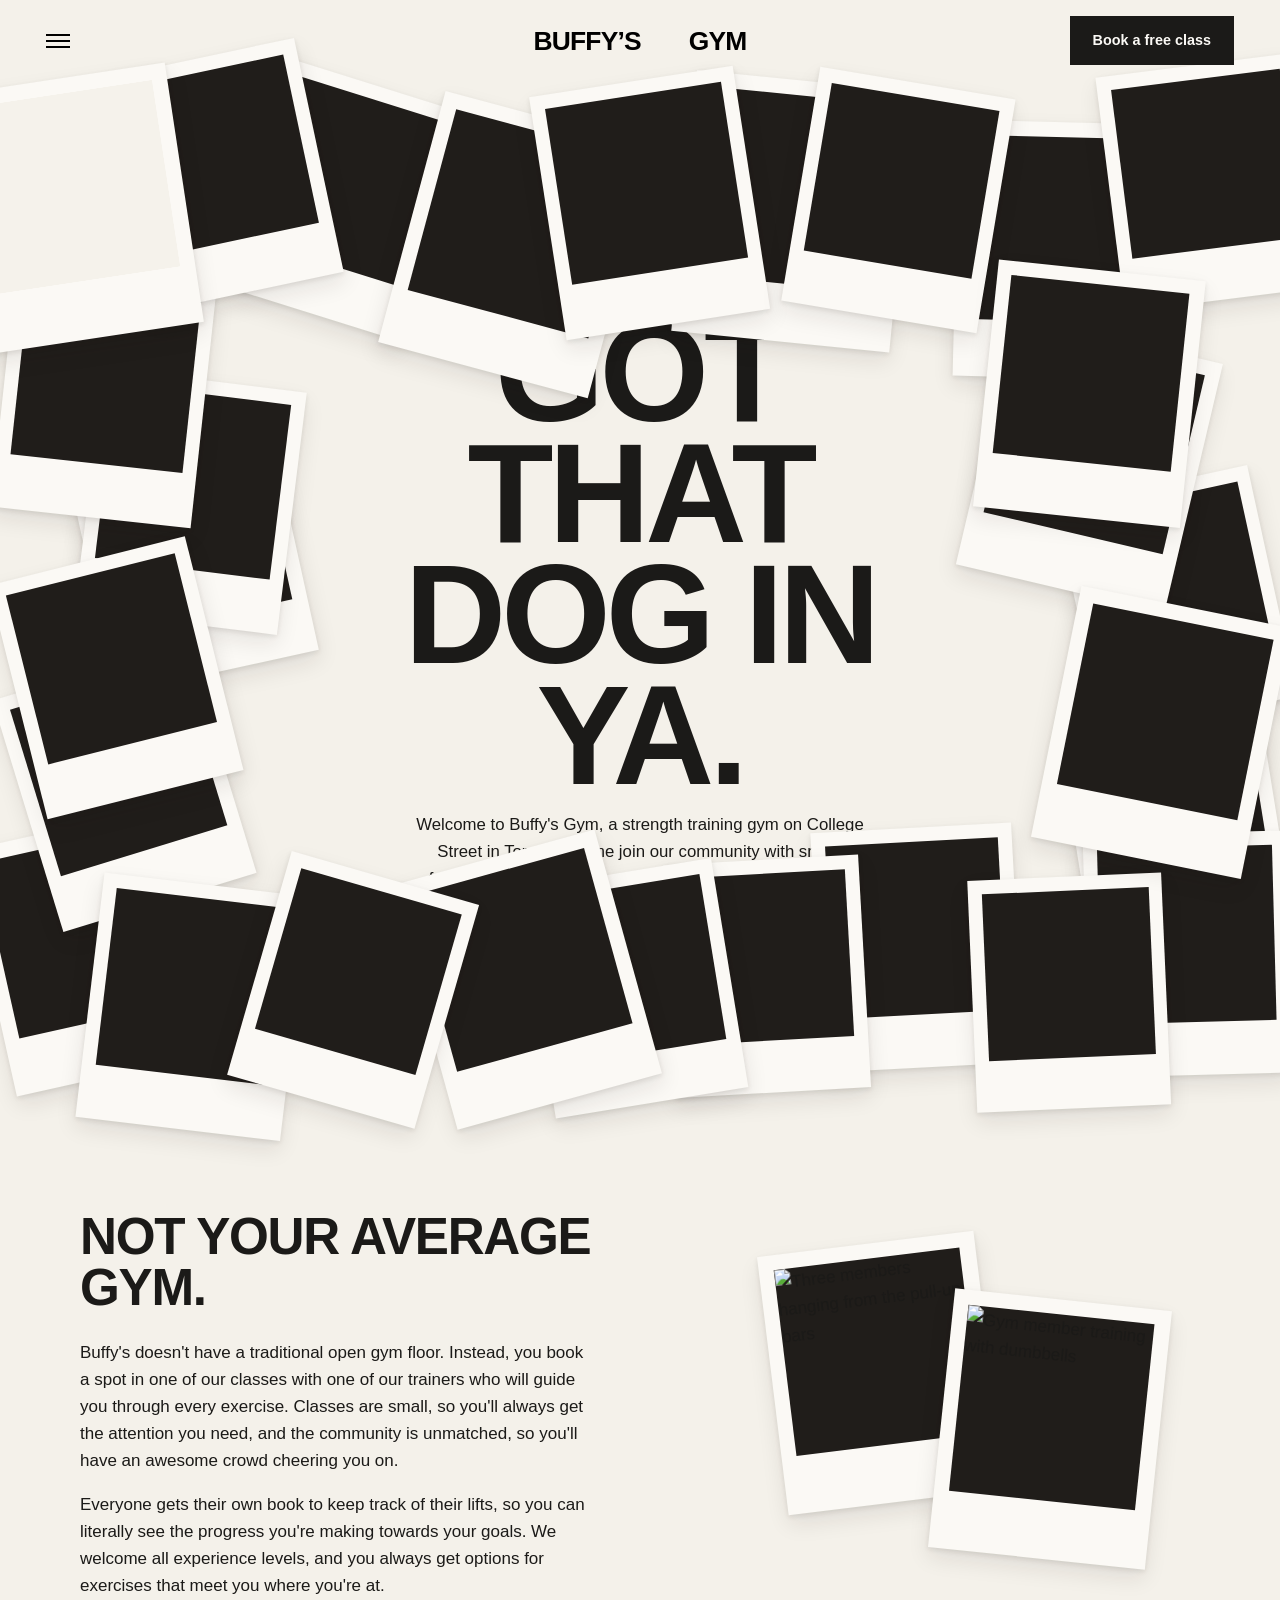
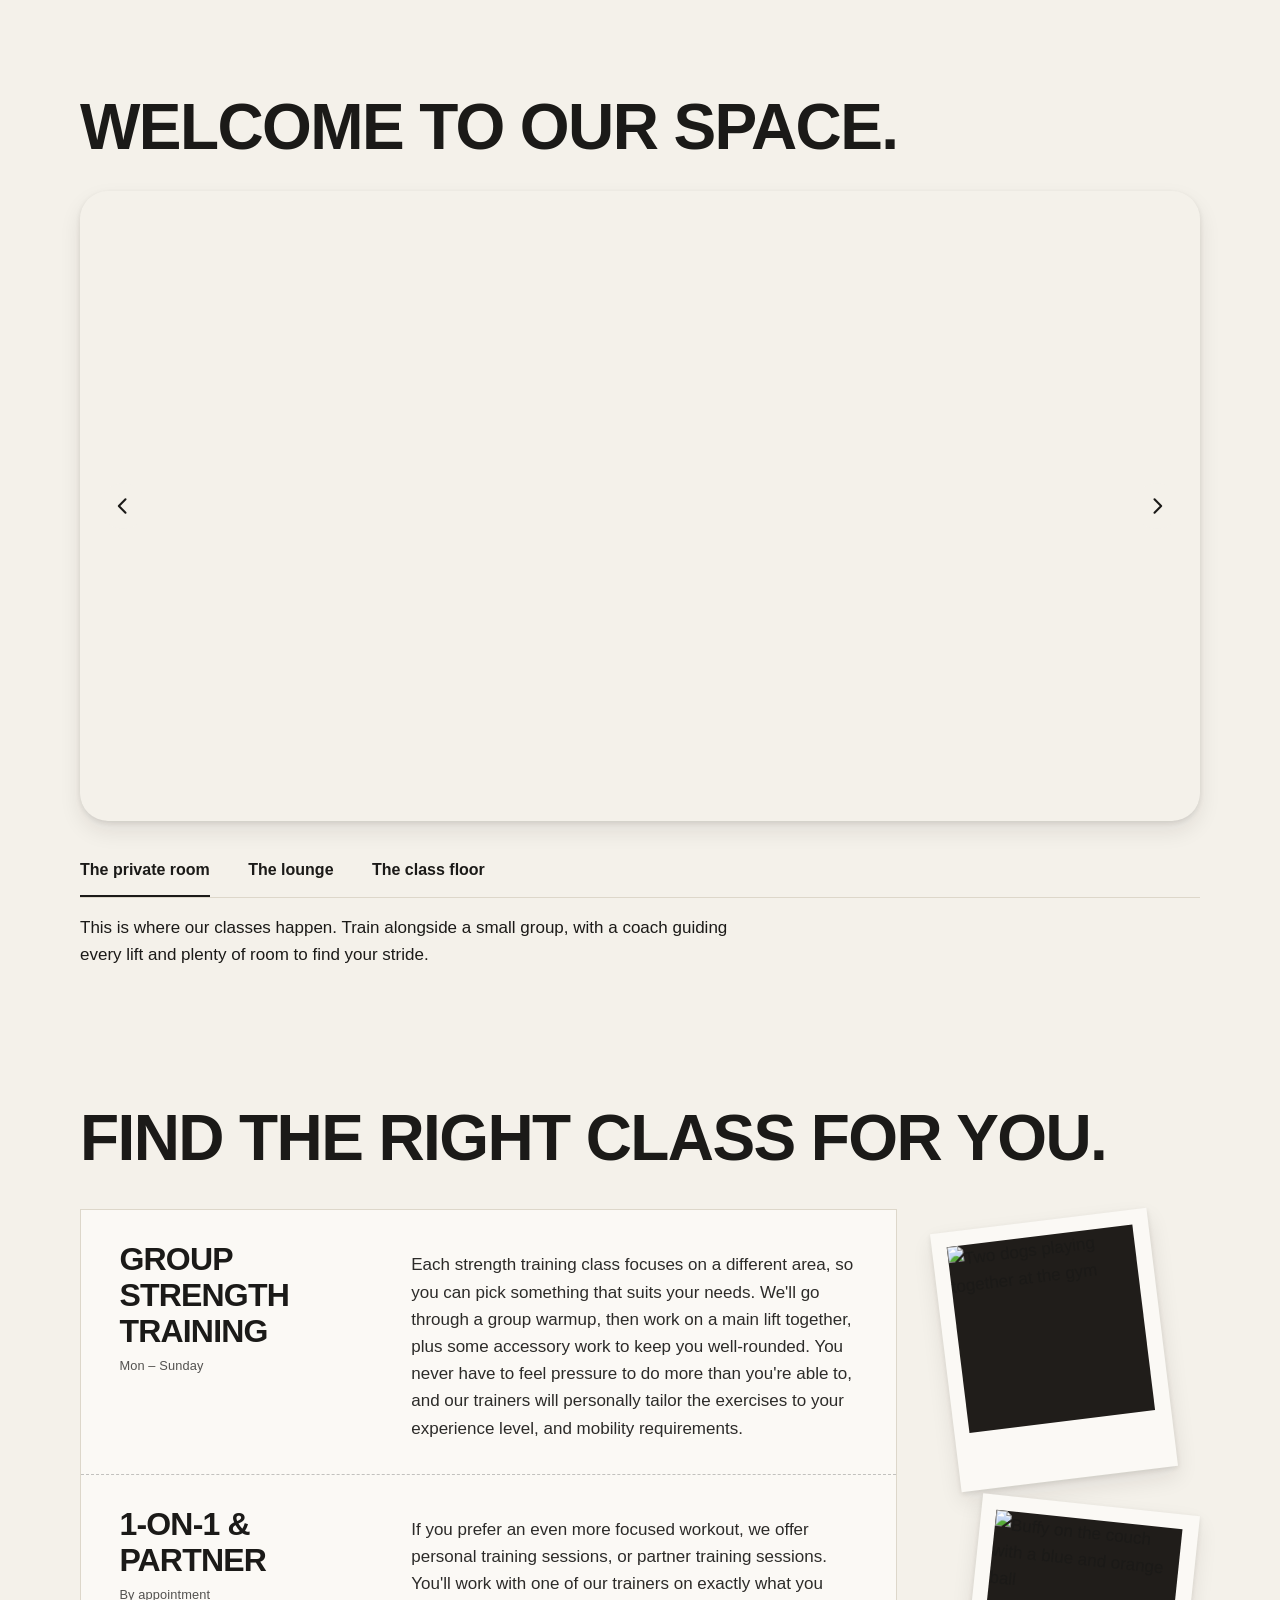
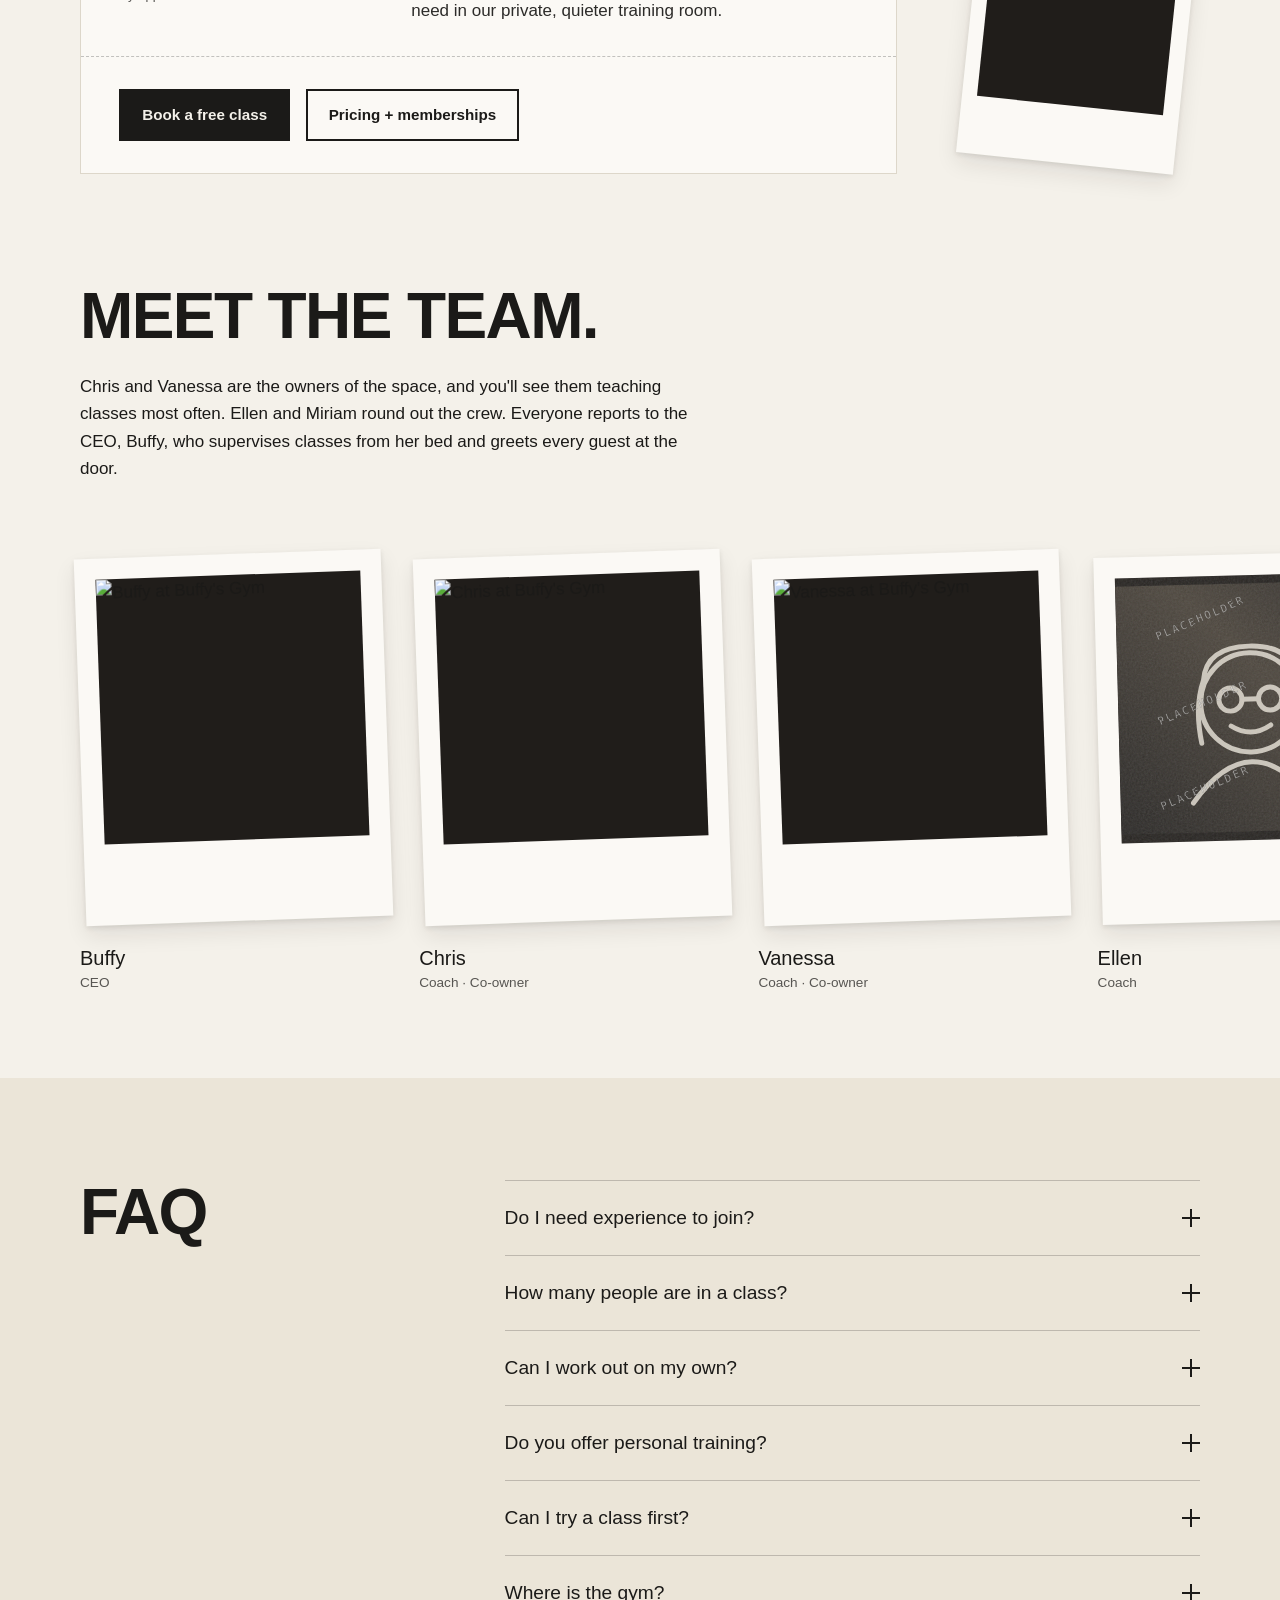
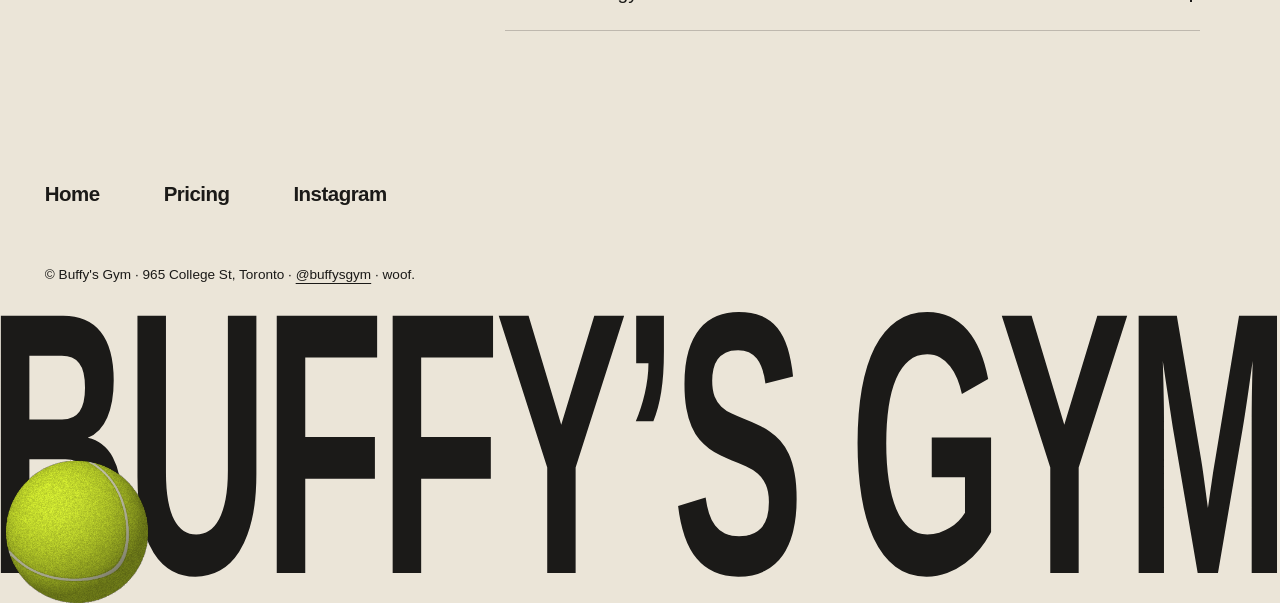
==== index.html @ 073a09a7 "Add mobile plan summary and publish gym refinements" ====
<!DOCTYPE html>
<html lang="en">
<head>
  <meta charset="UTF-8" />
  <meta name="viewport" content="width=device-width, initial-scale=1.0" />
  <title>Buffy's Gym — Small-class strength training on College St, Toronto</title>
  <meta name="description" content="Buffy's Gym is a small-class strength gym in Toronto. Coached classes, zero ego, one very good dog. You got that dog in ya." />
  <meta property="og:type" content="website" />
  <meta property="og:title" content="Buffy's Gym — small-class strength training, Toronto" />
  <meta property="og:description" content="Coached classes, zero ego, one very good dog. 965 College St. You got that dog in ya." />
  <meta property="og:url" content="https://www.buffysgym.com" />

  <meta name="twitter:card" content="summary" />
  <link rel="icon" href="data:image/svg+xml,<svg xmlns='http://www.w3.org/2000/svg' viewBox='0 0 100 100'><text y='.9em' font-size='90'>🐾</text></svg>" />
  <link rel="stylesheet" href="fonts-inline.css" />
  <link rel="stylesheet" href="styles.css?v=433bf83a95" />
  <script>document.documentElement.classList.add("js");</script>

<script>
!function(f,b,e,v,n,t,s)
{if(f.fbq)return;n=f.fbq=function(){n.callMethod?
n.callMethod.apply(n,arguments):n.queue.push(arguments)};
if(!f._fbq)f._fbq=n;n.push=n;n.loaded=!0;n.version='2.0';
n.queue=[];t=b.createElement(e);t.async=!0;
t.src=v;s=b.getElementsByTagName(e)[0];
s.parentNode.insertBefore(t,s)}(window, document,'script',
'https://connect.facebook.net/en_US/fbevents.js');
fbq('init', '29647713458168837');
fbq('track', 'PageView');
</script>

<meta name="robots" content="noindex, nofollow"></head>
<body id="top"><noscript><img height="1" width="1" style="display:none" src="https://www.facebook.com/tr?id=29647713458168837&amp;ev=PageView&amp;noscript=1" alt=""></noscript>

  <svg class="defs" aria-hidden="true" focusable="false">
    <defs>
      <filter id="grain">
        <feTurbulence type="fractalNoise" baseFrequency="0.9" numOctaves="2" stitchTiles="stitch" />
        <feColorMatrix type="matrix" values="0 0 0 0 0.5  0 0 0 0 0.5  0 0 0 0 0.5  0 0 0 0.55 0" />
      </filter>
      <linearGradient id="ph-a" x1="0" y1="0" x2="1" y2="1">
        <stop offset="0" stop-color="#3a3733" />
        <stop offset="0.55" stop-color="#211f1c" />
        <stop offset="1" stop-color="#4a453f" />
      </linearGradient>
      <linearGradient id="ph-b" x1="1" y1="0" x2="0" y2="1">
        <stop offset="0" stop-color="#57514a" />
        <stop offset="0.5" stop-color="#2b2825" />
        <stop offset="1" stop-color="#191715" />
      </linearGradient>
      <linearGradient id="ph-c" x1="0" y1="1" x2="1" y2="0">
        <stop offset="0" stop-color="#242220" />
        <stop offset="0.6" stop-color="#484138" />
        <stop offset="1" stop-color="#2c2926" />
      </linearGradient>

      <g id="portrait-chris" fill="none" stroke-linecap="round" stroke-linejoin="round">
        <circle cx="80" cy="72" r="30" />
        <path d="M52 60 Q56 40 80 40 Q104 40 108 60" />
        <path d="M58 44 L62 36 M70 40 L72 30 M84 40 L84 30 M96 42 L100 34" />
        <circle cx="69" cy="70" r="3" fill="currentColor" stroke="none" />
        <circle cx="91" cy="70" r="3" fill="currentColor" stroke="none" />
        <path d="M68 84 Q80 92 92 84" />
        <path d="M64 92 Q80 102 96 92 M66 96 L64 90 M96 90 L94 96" opacity="0.5" />
        <path d="M42 132 Q60 106 80 106 Q100 106 118 132" />
      </g>
      <g id="portrait-vanessa" fill="none" stroke-linecap="round" stroke-linejoin="round">
        <circle cx="80" cy="72" r="30" />
        <path d="M50 62 Q50 36 80 38 Q110 36 110 62" />
        <path d="M50 60 Q44 88 48 108 M110 60 Q116 88 112 108" />
        <circle cx="69" cy="70" r="3" fill="currentColor" stroke="none" />
        <circle cx="91" cy="70" r="3" fill="currentColor" stroke="none" />
        <path d="M68 84 Q80 93 92 84" />
        <path d="M44 132 Q62 108 80 108 Q98 108 116 132" />
      </g>
      <g id="portrait-ellen" fill="none" stroke-linecap="round" stroke-linejoin="round">
        <circle cx="80" cy="72" r="30" />
        <path d="M52 58 Q54 38 80 38 Q106 38 108 58 Q114 74 110 96 M52 58 Q46 74 50 96" />
        <circle cx="68" cy="70" r="7" />
        <circle cx="92" cy="70" r="7" />
        <path d="M75 70 L85 70" />
        <path d="M68 86 Q80 94 92 86" />
        <path d="M44 132 Q62 108 80 108 Q98 108 116 132" />
      </g>
      <g id="portrait-miriam" fill="none" stroke-linecap="round" stroke-linejoin="round">
        <circle cx="80" cy="74" r="29" />
        <circle cx="80" cy="38" r="11" />
        <path d="M53 62 Q58 46 72 44 M107 62 Q102 46 88 44" />
        <circle cx="69" cy="72" r="3" fill="currentColor" stroke="none" />
        <circle cx="91" cy="72" r="3" fill="currentColor" stroke="none" />
        <path d="M68 86 Q80 95 92 86" />
        <path d="M44 132 Q62 110 80 110 Q98 110 116 132" />
      </g>
    </defs>
  </svg>

  <a class="skip-link" href="#main">Skip to content</a>

    <header class="nav overlay-nav">
    <a class="nav-word" href="index.html" aria-label="Buffy’s Gym"><span data-copy="brand-name-01">Buffy’s</span><span class="nav-mascot" aria-hidden="true"><img src="brand/buffy-original.png" alt="" width="1500" height="1500" /></span><span data-copy="brand-name-02">Gym</span></a>

    <nav class="nav-links" aria-label="Main"><a href="index.html">Home</a><a href="pricing.html">Pricing</a></nav>

    <a class="btn btn-solid nav-book" href="https://momence.com/Buffy's-Gym/membership/Free-Class/404834" target="_blank" rel="noopener" data-copy="nav-07">Book a free class</a>
    <button class="menu-btn" type="button" aria-expanded="false" aria-controls="site-menu" aria-label="Open menu">
      <span class="menu-btn-label">Menu</span>
      <span class="menu-btn-bars" aria-hidden="true"><span></span><span></span><span></span></span>
    </button>
  </header>

  <nav class="menu" id="site-menu" aria-label="Site menu" hidden>
    <ul class="menu-list"><li><a href="index.html">Home</a></li><li><a href="pricing.html">Pricing</a></li></ul>

  </nav>



  <main id="main">

    <section class="hero">
      <div id="polaroid-fan" class="polaroids" role="group" aria-label="Photos from the gym wall"></div>
      <div class="hero-copy">
      <h1 class="hero-title" data-reveal>
        <span class="line" data-copy="hero-01">You got that</span>
        <span class="line" data-copy="hero-02">dog in ya.</span>
      </h1>
      <p class="hero-sub" data-reveal data-copy="hero-03">Welcome to Buffy&#x27;s Gym, a strength training gym on College Street in Toronto. Come join our community with small, focused classes, or pair up with an experienced personal trainer to reach your goals. Your first class is on us.</p>
      <div class="hero-cta" data-reveal>
        <a class="btn btn-solid" href="https://momence.com/Buffy's-Gym/membership/Free-Class/404834" target="_blank" rel="noopener" data-copy="hero-04">Book a free class</a>

        <a class="btn btn-ghost" href="https://www.buffysgym.com" target="_blank" rel="noopener" data-copy="hero-05">Book a tour of the space</a>
      </div>

      </div>

    </section>


    <section class="vibe paper" id="vibe">
      <div class="wrap">
        <div class="vibe-intro">
          <div class="vibe-copy">
        <h2 data-reveal data-copy="vibe-01">Not your average gym.</h2>
        <div class="vibe-cols" data-reveal>
          <p data-copy="vibe-02">Buffy&#x27;s doesn&#x27;t have a traditional open gym floor. Instead, you book a spot in one of our classes with one of our trainers who will guide you through every exercise. Classes are small, so you&#x27;ll always get the attention you need, and the community is unmatched, so you&#x27;ll have an awesome crowd cheering you on.</p>
          <p data-copy="vibe-03">Everyone gets their own book to keep track of their lifts, so you can literally see the progress you&#x27;re making towards your goals. We welcome all experience levels, and you always get options for exercises that meet you where you&#x27;re at.</p>
        </div>
        </div>
          <div class="photo-pair vibe-photos">
            <figure class="polaroid square-print scattered-print" data-wall-photo="34" data-drag style="--rot: -7deg"><div class="photo actual-photo"></div></figure>
            <figure class="polaroid square-print scattered-print" data-wall-photo="44" data-drag style="--rot: 6deg"><div class="photo actual-photo"></div></figure>
          </div>
        </div>

      </div>
    </section>


    <section class="vitrine" id="room">
      <div class="wrap">
        <h2 data-reveal data-copy="room-01">Welcome to our space.</h2>
        <div class="room" data-reveal>


          <div class="room-stage">
            <div class="room-slide is-active" id="room-private" role="tabpanel" aria-labelledby="tab-private" data-room="The private room">
              <video class="room-scene" autoplay muted loop playsinline preload="auto" aria-label="A tour of the private training room" disablepictureinpicture disableremoteplayback>
                <source src="assets/client/private-room.mp4" type="video/mp4" />
              </video>
            </div>
            <div class="room-slide" id="room-lounge" role="tabpanel" aria-labelledby="tab-lounge" data-room="The lounge" hidden>
              <img class="room-scene" src="assets/client/lounge-november.jpg" alt="The lounge with Buffy's Gym mural, leather sofa, plants and glass coffee table" />
            </div>
            <div class="room-slide" id="room-floor" role="tabpanel" aria-labelledby="tab-floor" data-room="The class floor" hidden>
              <video class="room-scene" muted loop playsinline preload="metadata" poster="assets/client/class-floor-poster.jpg?v=63d1c5b78e" aria-label="A tour of the class floor with racks, barbells and dumbbells" disablepictureinpicture disableremoteplayback>
                <source src="assets/client/class-floor.mp4?v=f4dd937473" type="video/mp4" />
              </video>
            </div>
          </div>

          <button class="room-arrow room-prev" type="button" aria-label="Previous room">
            <svg viewBox="0 0 24 24" aria-hidden="true"><path d="M15 4 L7 12 L15 20" /></svg>
          </button>
          <button class="room-arrow room-next" type="button" aria-label="Next room">
            <svg viewBox="0 0 24 24" aria-hidden="true"><path d="M9 4 L17 12 L9 20" /></svg>
          </button>
        </div>

        <div class="room-tabs" role="tablist" aria-label="Rooms" data-reveal>
          <button role="tab" id="tab-private" aria-controls="room-private" aria-selected="true" type="button" data-copy="room-04">The private room</button>
          <button role="tab" id="tab-lounge" aria-controls="room-lounge" aria-selected="false" tabindex="-1" type="button" data-copy="room-02">The lounge</button>
          <button role="tab" id="tab-floor" aria-controls="room-floor" aria-selected="false" tabindex="-1" type="button" data-copy="room-03">The class floor</button>
        </div>
        <div class="room-description" aria-live="polite"><p data-room-description="0" data-copy="room-07">This is where our classes happen. Train alongside a small group, with a coach guiding every lift and plenty of room to find your stride.</p><p data-room-description="1" hidden data-copy="room-05">Our spacious entrance area is a great place to relax before or after your class. Grab a drink from the fridge and cool down, or just chill out while you make your next move.</p><p data-room-description="2" hidden data-copy="room-06">Our coached small-group strength classes happen here, with racks, barbells and dumbbells for your workout.</p></div>
      </div>
    </section>


    <section class="classes" id="classes">
      <div class="wrap">
        <h2 data-reveal data-copy="classes-01">Find the right class for you.</h2>
        <div class="classes-layout">
        <div class="board" data-reveal>
          <div class="board-row">
            <div class="board-name">
              <h3 data-copy="classes-02">Group Strength Training</h3>
              <p class="mono" data-copy="classes-03">Mon – Sunday</p>
            </div>
            <p class="board-desc" data-copy="classes-04">Each strength training class focuses on a different area, so you can pick something that suits your needs. We&#x27;ll go through a group warmup, then work on a main lift together, plus some accessory work to keep you well-rounded. You never have to feel pressure to do more than you&#x27;re able to, and our trainers will personally tailor the exercises to your experience level, and mobility requirements. </p>
          </div>
          <div class="board-row">
            <div class="board-name">
              <h3 data-copy="classes-08">1-on-1 &amp; Partner</h3>
              <p class="mono" data-copy="classes-09">By appointment</p>
            </div>
            <p class="board-desc" data-copy="classes-10">If you prefer an even more focused workout, we offer personal training sessions, or partner training sessions. You&#x27;ll work with one of our trainers on exactly what you need in our private, quieter training room.</p>
          </div>
          <div class="board-cta">
            <a class="btn btn-solid" href="https://momence.com/Buffy's-Gym/membership/Free-Class/404834" target="_blank" rel="noopener" data-copy="classes-11">Book a free class</a>

            <a class="btn btn-ghost" href="pricing.html" data-copy="classes-12">Pricing + memberships</a>
          </div>
        </div>
          <div class="photo-pair class-photos">
            <figure class="polaroid square-print scattered-print" data-wall-photo="21" data-drag style="--rot: -7deg"><div class="photo actual-photo"></div></figure>
            <figure class="polaroid square-print scattered-print" data-wall-photo="17" data-drag style="--rot: 6deg"><div class="photo actual-photo"></div></figure>
          </div>
        </div>
      </div>
    </section>





    <section class="team" id="team">
      <div class="wrap">
        <h2 data-reveal data-copy="team-01">Meet the team.</h2>
        <p class="team-intro" data-reveal data-copy="team-02">Chris and Vanessa are the owners of the space, and you&#x27;ll see them teaching classes most often. Ellen and Miriam round out the crew. Everyone reports to the CEO, Buffy, who supervises classes from her bed and greets every guest at the door.</p>
      </div>
      <div class="team-grid" data-scroll-rail role="region" aria-label="Meet the team — scroll horizontally" tabindex="0">
          <figure class="team-card" data-reveal>
            <div class="polaroid team-print square-print" id="team-buffy" style="--rot: -2deg"><div class="photo actual-photo"><img src="assets/Actual/Selected/scan-8-photo-06.jpg" alt="Buffy at Buffy's Gym" width="800" height="800" loading="lazy" /></div></div>
            <figcaption><span class="team-name" data-copy="team-12">Buffy</span> <span class="mono" data-copy="team-13">CEO</span></figcaption>
          </figure>
          <figure class="team-card" data-reveal>
            <div class="polaroid team-print square-print" id="team-chris" style="--rot: -2deg"><div class="photo actual-photo"><img src="assets/Actual/Selected/scan-5-photo-01.jpg" alt="Chris at Buffy's Gym" width="800" height="800" loading="lazy" /></div></div>
            <figcaption><span class="team-name" data-copy="team-03">Chris</span> <span class="mono" data-copy="team-04">Coach · Co-owner</span></figcaption>
          </figure>
          <figure class="team-card" data-reveal>
            <div class="polaroid team-print square-print" id="team-vanessa" style="--rot: -2deg"><div class="photo actual-photo"><img src="assets/Actual/Selected/scan-17-photo-06.jpg" alt="Vanessa at Buffy's Gym" width="800" height="800" loading="lazy" /></div></div>
            <figcaption><span class="team-name" data-copy="team-05">Vanessa</span> <span class="mono" data-copy="team-06">Coach · Co-owner</span></figcaption>
          </figure>
          <figure class="team-card" data-reveal>
            <div class="polaroid team-print" style="--rot: -1.5deg"><div class="photo">
              <svg viewBox="0 0 160 150" role="img" aria-label="Sketch portrait of Ellen">
                <rect width="160" height="150" fill="url(#ph-c)" />
                <use href="#portrait-ellen" class="chalk" />
                <rect width="160" height="150" filter="url(#grain)" opacity="0.35" />
              </svg>
            </div></div>
            <figcaption><span class="team-name" data-copy="team-07">Ellen</span> <span class="mono" data-copy="team-08">Coach</span></figcaption>
          </figure>
          <figure class="team-card" data-reveal>
            <div class="polaroid team-print square-print" id="team-miriam" style="--rot: -2deg"><div class="photo actual-photo"><img src="assets/Actual/Selected/scan-14-photo-06.jpg" alt="Miriam at Buffy's Gym" width="800" height="800" loading="lazy" /></div></div>
            <figcaption><span class="team-name" data-copy="team-09">Miriam</span> <span class="mono" data-copy="team-10">Coach</span></figcaption>
          </figure>
        </div>
      <div class="wrap">

      </div>
    </section>






    <section class="faq" id="faq" aria-labelledby="faq-heading">
      <div class="wrap faq-layout">
        <h2 id="faq-heading" data-copy="faq-heading">FAQ</h2>
        <div class="faq-list">
          <details class="faq-item">
            <summary><span data-copy="faq-q01">Do I need experience to join?</span><span class="faq-toggle" aria-hidden="true"></span></summary>
            <div class="faq-answer"><p data-copy="faq-a01">No. We welcome all experience levels. Your coach will guide you through the exercises and adapt them to your experience and mobility.</p></div>
          </details>
          <details class="faq-item">
            <summary><span data-copy="faq-q02">How many people are in a class?</span><span class="faq-toggle" aria-hidden="true"></span></summary>
            <div class="faq-answer"><p data-copy="faq-a02">Classes have a maximum of 10 people, so your coach can give you individual attention.</p></div>
          </details>
          <details class="faq-item">
            <summary><span data-copy="faq-q03">Can I work out on my own?</span><span class="faq-toggle" aria-hidden="true"></span></summary>
            <div class="faq-answer"><p data-copy="faq-a03">We don’t have a traditional open gym floor. Training is coached, through group classes, personal training or partner sessions.</p></div>
          </details>
          <details class="faq-item">
            <summary><span data-copy="faq-q04">Do you offer personal training?</span><span class="faq-toggle" aria-hidden="true"></span></summary>
            <div class="faq-answer"><p data-copy="faq-a04">Yes. We offer one-on-one and partner training in our private training room, with sessions tailored to your goals.</p></div>
          </details>
          <details class="faq-item">
            <summary><span data-copy="faq-q05">Can I try a class first?</span><span class="faq-toggle" aria-hidden="true"></span></summary>
            <div class="faq-answer"><p data-copy="faq-a05">Yes — your first class is on us. Use the ‘Book a free class’ link to get started.</p></div>
          </details>
          <details class="faq-item">
            <summary><span data-copy="faq-q06">Where is the gym?</span><span class="faq-toggle" aria-hidden="true"></span></summary>
            <div class="faq-answer"><p data-copy="faq-a06">You’ll find us at 965 College Street in Toronto.</p></div>
          </details>
        </div>
      </div>
    </section>
  </main>

  <nav class="site-map" aria-label="Sitemap"><div class="sitemap-links"><a href="index.html">Home</a><a href="pricing.html">Pricing</a><a href="https://www.instagram.com/buffysgym/">Instagram</a></div></nav><footer class="footer footer-masthead" id="footer">
    <div class="footer-meta">
      <p><span class="footer-copy" data-copy="nav-17">© Buffy's Gym · 965 College St, Toronto · </span><a href="https://www.instagram.com/buffysgym/" target="_blank" rel="noopener" data-copy="nav-18">@buffysgym</a><span class="footer-copy" data-copy="nav-19"> · woof.</span></p>
    </div>
    <div class="footer-playground">
    <p class="footer-wordmark" data-copy="footer-brand">BUFFY’S GYM</p>

  <div class="ball-layer">
    <img class="fetcher" src="assets/stickers/buffy-ball.webp" width="1254" height="1254" loading="lazy" alt="" aria-hidden="true" />
    <button class="ball" type="button" aria-label="Tennis ball. Drag and release to throw, or press an arrow key to roll." title="Drag and throw Buffy's ball"><canvas width="256" height="256" aria-hidden="true"></canvas></button>
    <div class="ball-controls">
      <button class="ball-tilt" type="button" hidden aria-pressed="false">Tilt to roll</button>
    </div>
    <span class="ball-status sr-only" role="status"></span>
  </div>
    </div>
  </footer>


  <script src="review.js?v=ab5bd669b5"></script>
  <script src="app.js?v=39c5132b08"></script>
  <script src="copy-editor.js"></script>
<script src="scan-treatment.js"></script>
<script src="navigation.js"></script></body>
</html>
---- styles.css ----
/* ==========================================================================
   Buffy's Gym — film-scrapbook varsity
   ink & paper, grain everywhere, polaroids taped to the wall
   ========================================================================== */

:root {
  --ink: #1b1a18;        /* warm near-black — type, and the dark panels */
  --ink-soft: #2b2825;
  --ground: #f4f1ea;     /* warm bone — the page itself */
  --band: #ebe5d8;       /* soft grey-sand — the alternating sections */
  /* No accent hue at all. The page is bone, the type is ink, and the only
     colour anywhere comes out of the photographs. Emphasis is weight and
     contrast, never hue. */
  --paper: #f4f1ea;      /* the light colour, for type sitting on dark panels */
  --paper-warm: #fbf9f5; /* the lightest surface: print frames, inputs, cards */
  --paper-shadow: #ddd7ca; /* hairlines */
  --ink-hover: #33302b;    /* solid-button hover */
  --tape: rgba(199, 188, 166, 0.75);
  --chalk: #e8e2d6;   /* the portraits are chalk on a dark photo box */

  --display: "Big Shoulders Display", "Arial Narrow", sans-serif;
  --hand: "Caveat", cursive;
  --mono: "Spline Sans Mono", ui-monospace, monospace;
  --body: "Spline Sans", "Helvetica Neue", sans-serif;

  --grain: url("data:image/svg+xml,%3Csvg xmlns='http://www.w3.org/2000/svg' width='240' height='240'%3E%3Cfilter id='n'%3E%3CfeTurbulence type='fractalNoise' baseFrequency='0.85' numOctaves='2' stitchTiles='stitch'/%3E%3C/filter%3E%3Crect width='240' height='240' filter='url(%23n)' opacity='0.5'/%3E%3C/svg%3E");
}

* { box-sizing: border-box; }

html { scroll-behavior: smooth; }

body {
  margin: 0;
  background: var(--ground);
  color: var(--ink);
  font-family: var(--body);
  font-size: 1.0625rem;
  line-height: 1.6;
  /* the fan and the marquee both bleed past the edges by design; clip is the
     stricter of the two — it also stops a flung print from being scrolled to */
  overflow-x: hidden;
  overflow-x: clip;
  -webkit-font-smoothing: antialiased;
}

/* full-page film grain */
body::after {
  content: "";
  position: fixed;
  inset: -50%;
  background: var(--grain);
  opacity: 0.05;
  pointer-events: none;
  z-index: 2000;
  animation: grain-shift 0.9s steps(4) infinite;
}

@keyframes grain-shift {
  0% { transform: translate(0, 0); }
  25% { transform: translate(-2%, 1.5%); }
  50% { transform: translate(1.5%, -1%); }
  75% { transform: translate(-1%, -2%); }
  100% { transform: translate(2%, 1%); }
}

.defs {
  position: absolute;
  width: 0;
  height: 0;
  overflow: hidden;
}

img, svg { display: block; max-width: 100%; }

a { color: inherit; }

.wrap {
  max-width: 68rem;
  margin: 0 auto;
  padding: 0 clamp(1.25rem, 4vw, 3rem);
}

.mono {
  font-family: var(--mono);
  font-size: 0.8125rem;
  letter-spacing: 0.06em;
  text-transform: uppercase;
}

/* ---------------- type ---------------- */

h1, h2, h3 {
  font-family: var(--display);
  text-transform: uppercase;
  line-height: 0.92;
  margin: 0;
  letter-spacing: 0.01em;
}

h2 {
  font-size: clamp(2.75rem, 6.5vw, 5rem);
  font-weight: 800;
  margin-bottom: 1.5rem;
}

/* Dogpound-style hollow display type */
.outline {
  color: transparent;
  -webkit-text-stroke: 2px var(--ink);
}

.paper .outline {
  -webkit-text-stroke-color: var(--ink);
}

/* this one sits on the photo's dark scrim, so it keeps the light stroke */
.room-title.outline {
  -webkit-text-stroke-color: var(--paper);
}

@supports not (-webkit-text-stroke: 1px black) {
  .outline { color: var(--ink); }
  .paper .outline { color: var(--ink); }
  .room-title.outline { color: var(--paper); }
}

/* ---------------- buttons ---------------- */

.btn {
  display: inline-block;
  font-family: var(--display);
  font-weight: 700;
  font-size: 1.125rem;
  letter-spacing: 0.08em;
  text-transform: uppercase;
  text-decoration: none;
  padding: 0.7rem 1.5rem 0.8rem;
  border: 2px solid var(--ink);
  cursor: pointer;
  /* hovers change colour only — buttons stay put */
  transition: background 0.15s ease, color 0.15s ease, border-color 0.15s ease;
}

.btn-solid {
  background: var(--ink);
  border-color: var(--ink);
  color: var(--ground);
}
.btn-solid:hover {
  background: var(--ink-hover);
  border-color: var(--ink-hover);
}

.btn-ghost {
  background: transparent;
  color: var(--ink);
}
.btn-ghost:hover { background: rgba(27, 26, 24, 0.08); }

.paper .btn-ghost {
  border-color: var(--ink);
  color: var(--ink);
}
.paper .btn-ghost:hover { background: rgba(27, 26, 24, 0.08); }

.skip-link {
  position: absolute;
  top: -100vh;
  left: 1rem;
  z-index: 300;
  background: var(--paper-warm);
  color: var(--ink);
  padding: 0.6rem 1.1rem;
  font-family: var(--mono);
  font-size: 0.8125rem;
  letter-spacing: 0.08em;
  text-transform: uppercase;
  text-decoration: none;
}

.skip-link:focus {
  top: 0.5rem;
}

/* ---------------- nav ---------------- */

.nav {
  position: sticky;
  top: 0;
  z-index: 1000;
  display: flex;
  align-items: center;
  gap: 2rem;
  padding: 0.85rem clamp(1.25rem, 4vw, 3rem);
  background: color-mix(in srgb, var(--ground) 88%, transparent);
  backdrop-filter: blur(8px);
  border-bottom: 1px solid rgba(27, 26, 24, 0.12);
}

.nav-word {
  font-family: var(--display);
  font-weight: 900;
  font-size: 1.4rem;
  letter-spacing: 0.05em;
  text-transform: uppercase;
  text-decoration: none;
}

.nav-links {
  display: flex;
  gap: 1.5rem;
  margin-left: auto;
}

.nav-links a {
  font-family: var(--mono);
  font-size: 0.8125rem;
  letter-spacing: 0.08em;
  text-transform: uppercase;
  text-decoration: none;
  opacity: 0.85;
  transition: opacity 0.15s, color 0.15s;
}

.nav-links a:hover {
  opacity: 1;
  color: var(--ink);
}

.nav-book {
  font-size: 0.95rem;
  padding: 0.45rem 1.1rem 0.55rem;
}

/* ---------------- mobile menu ---------------- */

.menu-btn {
  display: none;
  align-items: center;
  gap: 0.55rem;
  background: none;
  border: 2px solid var(--ink);
  color: var(--ink);
  font-family: var(--mono);
  font-size: 0.7rem;
  letter-spacing: 0.08em;
  text-transform: uppercase;
  padding: 0.5rem 0.7rem;
  cursor: pointer;
}

.menu-btn-bars {
  display: inline-flex;
  flex-direction: column;
  gap: 4px;
  width: 18px;
}

.menu-btn-bars span {
  height: 2px;
  background: var(--ink);
  transition: transform 0.2s ease, opacity 0.2s ease;
}

.menu-btn[aria-expanded="true"] .menu-btn-bars span:nth-child(1) { transform: translateY(6px) rotate(45deg); }
.menu-btn[aria-expanded="true"] .menu-btn-bars span:nth-child(2) { opacity: 0; }
.menu-btn[aria-expanded="true"] .menu-btn-bars span:nth-child(3) { transform: translateY(-6px) rotate(-45deg); }

/* full-screen overlay; sits under the sticky nav so the toggle stays reachable */
.menu {
  position: fixed;
  inset: 0;
  z-index: 900;
  background: color-mix(in srgb, var(--ink) 96%, transparent);
  backdrop-filter: blur(6px);
  display: flex;
  flex-direction: column;
  padding: 6.5rem clamp(1.5rem, 6vw, 3rem) 2.25rem;
  overflow-y: auto;
}

.menu[hidden] { display: none; }

.menu-list {
  list-style: none;
  margin: 0;
  padding: 0;
  display: flex;
  flex-direction: column;
  gap: 0.5rem;
}

.menu-list a {
  display: inline-block;
  font-family: var(--display);
  font-weight: 800;
  font-size: clamp(2.4rem, 10.5vw, 4rem);
  line-height: 1.02;
  text-transform: uppercase;
  text-decoration: none;
  color: var(--paper);
}

.menu-list a:hover,
.menu-list a:active { color: var(--paper-warm); }

.menu-footer {
  margin-top: auto;
  display: flex;
  flex-direction: column;
  align-items: flex-start;
  gap: 1.25rem;
  padding-top: 2.5rem;
}

.menu-footer .mono { margin: 0; opacity: 0.7; }
.menu-footer .mono a { color: var(--paper); }

/* the overlay is the one dark surface left on the page, so everything
   sitting on it inverts: light type, light buttons */
.menu,
.menu .mono {
  color: var(--paper);
}

.menu .btn-solid {
  background: var(--paper-warm);
  border-color: var(--paper-warm);
  color: var(--ink);
}
.menu .btn-solid:hover {
  background: var(--paper);
  border-color: var(--paper);
}

html.menu-open,
html.menu-open body { overflow: hidden; }

@media (prefers-reduced-motion: no-preference) {
  .menu:not([hidden]) { animation: menu-fade 0.25s ease; }
  .menu:not([hidden]) .menu-list li { animation: menu-item 0.4s ease backwards; }
  .menu:not([hidden]) .menu-list li:nth-child(2) { animation-delay: 0.05s; }
  .menu:not([hidden]) .menu-list li:nth-child(3) { animation-delay: 0.1s; }
  .menu:not([hidden]) .menu-list li:nth-child(4) { animation-delay: 0.15s; }
  .menu:not([hidden]) .menu-list li:nth-child(5) { animation-delay: 0.2s; }
  .menu:not([hidden]) .menu-list li:nth-child(6) { animation-delay: 0.25s; }
  .menu:not([hidden]) .menu-list li:nth-child(7) { animation-delay: 0.3s; }
}

@keyframes menu-fade { from { opacity: 0; } }
@keyframes menu-item { from { opacity: 0; transform: translateY(14px); } }

/* ---------------- hero ---------------- */

.hero {
  position: relative;
  min-height: calc(100vh - 4rem);
  min-height: calc(100svh - 4rem);
  display: flex;
  flex-direction: column;
  align-items: center;
  justify-content: center;
  text-align: center;
  padding: 2.6rem clamp(1.25rem, 4vw, 3rem) 2.6rem;
}

/* hero copy floats above the resting heap; the outlined title's hollow
   letters still let the prints show through — collage without burial */
.hero-title,
.hero-sub,
.hero-cta {
  position: relative;
  z-index: 25;
}

.hero-title {
  font-size: clamp(2.85rem, 6.9vw, 5.75rem);
  font-weight: 900;
  max-width: 12ch;
}

.hero-title .line { display: block; }

.hero-title .dog {
  font-style: normal;
  color: var(--ink);
  -webkit-text-stroke: 0;
  position: relative;
}

.hero-sub {
  max-width: 34rem;
  margin: 1.75rem auto 1.6rem;
  font-size: clamp(1rem, 1.6vw, 1.15rem);
  opacity: 0.9;
}

.hero-cta {
  display: flex;
  gap: 1rem;
  flex-wrap: wrap;
  justify-content: center;
}

.drag-hint {
  margin-top: 1.75rem;
  opacity: 0.55;
  font-size: 0.75rem;
  position: relative;
  z-index: 25; /* above the resting heap; freshly dragged prints still cover it */
}

/* rotating stamp */
.stamp {
  position: absolute;
  right: clamp(1rem, 5vw, 4rem);
  bottom: 2.5rem;
  width: clamp(90px, 10vw, 130px);
  opacity: 0.9;
  pointer-events: none;
}

.stamp svg {
  animation: spin 24s linear infinite;
  overflow: visible;
}

.stamp text {
  font-family: var(--mono);
  font-size: 10.5px;
  letter-spacing: 0.18em;
  fill: var(--ink);
}

.stamp-paw { fill: var(--ink); }

@keyframes spin { to { transform: rotate(360deg); } }

/* ---------------- polaroids ---------------- */

/* fanned row of prints, after raindrop.ai/careers: a single overlapping arc
   sitting between the headline and the copy */
.polaroids {
  --card-w: clamp(180px, 18vw, 260px);
  --arc: 15px; /* how far the outer prints dip below the middle one */
  position: relative;
  width: 100%;
  max-width: 72rem;
  height: calc(var(--card-w) * 1.1944 + var(--arc)); /* square-image print: 86 / 72 */
  margin: 1.9rem auto 0.5rem;
  pointer-events: none;
}

.polaroid {
  --tx: 0px;
  --ty: 0px;
  margin: 0;
  width: clamp(140px, 15vw, 195px);
  background: var(--paper-warm);
  /* Instax mini geometry: 54 × 86 mm card, 46 × 62 mm image, thick bottom
     strip. Percentage padding is all relative to width, so it stays exact. */
  padding: 9.26% 7.41% 0;
  box-shadow: 0 2px 5px rgba(22, 19, 15, 0.10), 0 7px 15px rgba(22, 19, 15, 0.07);
  transform: translate(var(--tx), var(--ty)) rotate(var(--rot, 0deg));
  color: var(--ink);
}

.polaroids .polaroid {
  position: absolute;
  left: 50%;
  top: 0;
  width: var(--card-w);
  margin-left: calc(var(--card-w) / -2);
  /* fan offsets (--ox/--oy) and drag offsets (--tx/--ty) stack in one transform */
  transform:
    translate(calc(var(--ox, 0px) + var(--tx, 0px)), calc(var(--oy, 0px) + var(--ty, 0px)))
    rotate(var(--rot, 0deg))
    scale(var(--sc, 1));
  pointer-events: auto;
  cursor: grab;
  /* none, not pan-y: pan-y let the browser claim every up/down gesture, so on
     a phone a print could only be flung sideways — dragging it up or down
     scrolled the page and cancelled the drag. We own the gesture on the print
     itself; the fan is a ~20% band, so the rest of the hero still scrolls. */
  touch-action: none;
  user-select: none;
  -webkit-user-select: none;
  -webkit-touch-callout: none;
  transition: box-shadow 0.2s ease;
  /* Short, light contact shadows stay quiet when twenty prints overlap. */
  box-shadow:
    0 1px 2px rgba(22, 19, 15, 0.13),
    0 4px 8px rgba(22, 19, 15, 0.07);
}

/* the whole print is a drag handle — the photo must never start a native
   image drag or swallow the pointer */
.polaroids .photo img {
  pointer-events: none;
  -webkit-user-drag: none;
}

/* bare print: no tape, no caption — just the classic thick bottom border */
/* the hero fan sizes off --card-w, so its frame must too: percentage padding
   would resolve against the wide container instead of the print itself */
.polaroids .polaroid {
  padding: calc(var(--card-w) * 0.0926) calc(var(--card-w) * 0.0741) 0;
}

.polaroid.bare {
  padding-bottom: calc(var(--card-w) * 0.3519); /* the wide Instax chin */
}

/* the page-load deal: prints start in one stack and spread into the fan.
   Removed once it finishes so dragging stays instant. */
.polaroids.dealing .polaroid {
  transition: transform 0.9s cubic-bezier(0.22, 1, 0.36, 1);
}

.polaroids .polaroid.dragging {
  cursor: grabbing;
  box-shadow:
    0 2px 4px rgba(22, 19, 15, 0.12),
    0 10px 20px rgba(22, 19, 15, 0.13);
}

/* Tape stays on the merchandise prints. */
.merch-row .polaroid::before {
  content: "";
  position: absolute;
  top: -10px;
  left: 50%;
  width: 58px;
  height: 22px;
  transform: translateX(-50%) rotate(calc(var(--rot, 0deg) * -1.2));
  background: var(--tape);
  box-shadow: 0 1px 3px rgba(0, 0, 0, 0.18);
  opacity: 0.9;
}

.photo {
  position: relative;
  aspect-ratio: 46 / 62; /* Instax mini image area — portrait */
  overflow: hidden;
  background: #201d1a;
}

.photo svg { width: 100%; height: 100%; }

/* real prints stay in colour — the film feel comes from grain, not B&W */
.photo img {
  width: 100%;
  height: 100%;
  object-fit: cover;
  filter: contrast(1.05) saturate(1.03);
}

.photo::after {
  content: "";
  position: absolute;
  inset: 0;
  background: var(--grain);
  opacity: 0.14;
  pointer-events: none;
}

.chalk {
  stroke: var(--chalk);
  color: var(--chalk);
  stroke-width: 3;
  opacity: 0.85;
}

.polaroid figcaption {
  font-family: var(--hand);
  font-size: clamp(1rem, 1.4vw, 1.25rem);
  font-weight: 600;
  text-align: center;
  padding: 0.35rem 0.2rem 0.25rem;
  line-height: 1.15;
}

/* ---------------- marquee ---------------- */

.marquee {
  overflow: hidden;
  border-top: 2px solid var(--ink);
  border-bottom: 2px solid var(--ink);
  background: var(--ink); /* an ink strip across the bone */
  color: var(--ground);
  padding: 0.55rem 0;
}

.marquee-track {
  display: flex;
  white-space: nowrap;
  width: max-content;
  animation: marquee 28s linear infinite;
  font-family: var(--display);
  font-weight: 700;
  font-size: 1.15rem;
  letter-spacing: 0.12em;
  text-transform: uppercase;
}

@keyframes marquee {
  to { transform: translateX(-50%); }
}

/* ---------------- paper sections ---------------- */

.paper {
  background: var(--band);
  color: var(--ink);
}



/* ---------------- vibe ---------------- */

.vibe { padding: 6.5rem 0 7rem; }

.vibe-cols {
  display: grid;
  grid-template-columns: 1fr 1fr;
  gap: 2.5rem;
  max-width: 58rem;
}

.vibe-cols p { margin: 0; }

.vibe-cards {
  list-style: none;
  display: grid;
  grid-template-columns: repeat(3, 1fr);
  gap: 1.75rem;
  padding: 0;
  margin: 3.5rem 0 0;
}

.index-card {
  background: var(--paper-warm);
  border: 1px solid var(--paper-shadow);
  box-shadow: 0 6px 16px rgba(22, 19, 15, 0.12);
  padding: 1.5rem 1.5rem 1.6rem;
  transform: rotate(var(--rot, 0deg));
  position: relative;
}

.index-card::before {
  content: "";
  position: absolute;
  top: -9px;
  left: 50%;
  width: 52px;
  height: 18px;
  transform: translateX(-50%) rotate(calc(var(--rot, 0deg) * -1.5));
  background: var(--tape);
  box-shadow: 0 1px 3px rgba(0, 0, 0, 0.15);
}

.index-card h3 {
  font-size: 1.6rem;
  font-weight: 800;
  margin-bottom: 0.5rem;
  color: var(--ink);
}

.index-card p { margin: 0; font-size: 0.98rem; }

/* ---------------- vitrine ---------------- */

.vitrine { padding: 6.5rem 0 3.5rem; }

.room {
  position: relative;
  background: #1c1916;
  border: 2px solid rgba(242, 236, 223, 0.22);
  box-shadow: 10px 10px 0 rgba(27, 26, 24, 0.16);
}

.room-stage {
  position: relative;
  display: grid;                 /* slides share one cell so height is stable */
}

/* scrim so the overlay title stays readable over any room */
.room-stage::before {
  content: "";
  position: absolute;
  inset: 0 0 auto;
  height: 42%;
  z-index: 2;
  pointer-events: none;
  background: linear-gradient(to bottom, rgba(27, 26, 24, 0.72), rgba(27, 26, 24, 0));
}

.room-slide {
  grid-area: 1 / 1;
  position: relative;
  opacity: 0;
  transition: opacity 0.45s ease;
}

.room-slide.is-active { opacity: 1; }
.room-slide[hidden] { display: none; }

/* every room fills the same frame whether it's a landscape still,
   a portrait phone shot, or a walkthrough clip */
.room-scene {
  display: block;
  width: 100%;
  aspect-ratio: 16 / 10;
  object-fit: cover;
  filter: contrast(1.04); /* colour room, light film touch */
}

.room-arrow {
  position: absolute;
  top: 50%;
  transform: translateY(-50%);
  z-index: 5;
  width: 46px;
  height: 46px;
  display: grid;
  place-items: center;
  padding: 0;
  border: 2px solid var(--paper-warm);
  border-radius: 50%;
  background: color-mix(in srgb, var(--ink) 72%, transparent);
  backdrop-filter: blur(4px);
  color: var(--paper-warm);
  cursor: pointer;
  transition: background 0.15s ease, color 0.15s ease;
}

.room-arrow:hover { background: var(--paper-warm); color: var(--ink); }
.room-prev { left: clamp(0.5rem, 2vw, 1.25rem); }
.room-next { right: clamp(0.5rem, 2vw, 1.25rem); }

.room-arrow svg {
  width: 20px;
  height: 20px;
  fill: none;
  stroke: currentColor;
  stroke-width: 2.5;
  stroke-linecap: round;
  stroke-linejoin: round;
}

.room-slide::after {
  content: attr(data-room);
  position: absolute;
  left: 0;
  bottom: 0;
  z-index: 3;
  font-family: var(--mono);
  font-size: 0.7rem;
  letter-spacing: 0.1em;
  text-transform: uppercase;
  padding: 0.5rem 0.9rem;
  background: var(--ink);
  color: var(--paper);
}

.room-tabs {
  display: flex;
  flex-wrap: wrap;
  gap: 0.6rem;
  margin-top: 1.25rem;
}

.room-tabs button {
  font-family: var(--mono);
  font-size: 0.75rem;
  letter-spacing: 0.08em;
  text-transform: uppercase;
  padding: 0.55rem 1rem;
  border: 2px solid rgba(27, 26, 24, 0.28);
  background: none;
  color: var(--ink);
  cursor: pointer;
  transition: background 0.15s ease, color 0.15s ease, border-color 0.15s ease;
}

.room-tabs button:hover { border-color: var(--ink); color: var(--ink); }

.room-tabs button[aria-selected="true"] {
  background: var(--ink);
  border-color: var(--ink);
  color: var(--ground);
}

/* grain over the photo so it sits in the same world as the prints */
.room::after {
  content: "";
  position: absolute;
  inset: 0;
  background: var(--grain);
  opacity: 0.16;
  pointer-events: none;
  z-index: 1;
}

.room-title {
  position: absolute;
  inset: 0;
  display: flex;
  align-items: flex-start;
  justify-content: center;
  padding-top: 4%;
  margin: 0;
  font-size: clamp(2.2rem, 6vw, 4.6rem);
  letter-spacing: 0.03em;
  pointer-events: none;
  z-index: 3;
}

.hotspot {
  position: absolute;
  left: var(--hx);
  top: var(--hy);
  transform: translate(-50%, -50%);
  width: 24px;
  height: 24px;
  border-radius: 50%;
  background: var(--paper-warm);
  border: 2px solid var(--ink);
  cursor: pointer;
  z-index: 3;
  padding: 0;
}

.hotspot::after {
  content: "";
  position: absolute;
  inset: -9px;
  border-radius: 50%;
  border: 2px solid var(--paper-warm);
  animation: hotspot-pulse 2.2s ease-out infinite;
}

@keyframes hotspot-pulse {
  0% { transform: scale(0.55); opacity: 0.8; }
  70% { transform: scale(1.2); opacity: 0; }
  100% { opacity: 0; }
}

.hotspot:hover,
.hotspot[aria-expanded="true"] {
  background: var(--ink);
  border-color: var(--paper-warm);
}

.room-pop {
  z-index: 6;
  /* the base .polaroid frame is percentage padding, which on an abspos child
     resolves against .room — give the pops a self-sized frame instead */
  padding: 23px 18px 0;
  position: absolute;
  left: 50%;
  top: 50%;
  transform: translate(-50%, -50%) rotate(var(--rot, -2deg));
  width: min(250px, 62%);
  z-index: 4;
  box-shadow: 0 12px 28px rgba(22, 19, 15, 0.22), 0 3px 8px rgba(22, 19, 15, 0.12);
  cursor: pointer;
}

.room-note {
  margin-top: 2rem;
  max-width: 40rem;
}

.room-note .mono {
  display: block;
  margin-top: 0.35rem;
  opacity: 0.55;
  font-size: 0.75rem;
}

/* ---------------- the books ---------------- */

.books { padding: 7rem 0 7.5rem; }

.books-intro {
  max-width: 38rem;
  margin-bottom: 3rem;
}

/* the real scanned spreads, flippable */
.book {
  position: relative;
  max-width: 58rem;
}

.book-stage {
  position: relative;
  display: grid;                 /* every spread shares one cell */
  cursor: pointer;               /* click the left/right half to turn */
  box-shadow:
    0 2px 4px rgba(27, 26, 24, 0.18),
    0 26px 54px rgba(27, 26, 24, 0.32);
}

.book-page {
  grid-area: 1 / 1;
  width: 100%;
  height: auto;
  opacity: 0;
  transform: translateX(10px);
  transition: opacity 0.4s ease, transform 0.4s ease;
  /* the scans are pencil on cream — warm them to match the paper stock */
  filter: sepia(0.12) contrast(1.02);
}

.book-page.is-active {
  opacity: 1;
  transform: none;
}

/* turning back moves the other way */
.book-stage.is-back .book-page { transform: translateX(-10px); }
.book-stage.is-back .book-page.is-active { transform: none; }

/* the gutter, so the flat scan reads as an open book */
.book-stage::after {
  content: "";
  position: absolute;
  inset: 0;
  pointer-events: none;
  background: linear-gradient(to right,
    rgba(27, 26, 24, 0.14) 0%,
    rgba(27, 26, 24, 0) 6%,
    rgba(27, 26, 24, 0) 46%,
    rgba(27, 26, 24, 0.12) 50%,
    rgba(27, 26, 24, 0) 54%,
    rgba(27, 26, 24, 0) 94%,
    rgba(27, 26, 24, 0.14) 100%);
}

.book-arrow {
  position: absolute;
  top: 50%;
  transform: translateY(-50%);
  z-index: 3;
  width: 46px;
  height: 46px;
  display: grid;
  place-items: center;
  padding: 0;
  border: 2px solid var(--ink);
  border-radius: 50%;
  background: var(--paper-warm);
  color: var(--ink);
  cursor: pointer;
  transition: background 0.15s ease, color 0.15s ease;
}

.book-arrow:hover { background: var(--ink); color: var(--paper-warm); }
.book-prev { left: -23px; }
.book-next { right: -23px; }

.book-arrow svg {
  width: 20px;
  height: 20px;
  fill: none;
  stroke: currentColor;
  stroke-width: 2.5;
  stroke-linecap: round;
  stroke-linejoin: round;
}

.book-meta {
  display: flex;
  flex-wrap: wrap;
  gap: 0.5rem 1.25rem;
  align-items: baseline;
  max-width: 58rem;
  margin: 1.1rem 0 0;
}

.book-cap {
  font-family: var(--hand);
  font-size: 1.35rem;
  font-weight: 600;
}

.book-count {
  margin-left: auto;
  font-size: 0.7rem;
  opacity: 0.6;
  font-variant-numeric: tabular-nums;
}

.books-note { margin-top: 2.5rem; }

/* ---------------- classes ---------------- */

.classes { padding: 3.5rem 0 7.5rem; }

.board {
  border: 2px solid var(--ink);
  background: var(--paper-warm);
  box-shadow: 10px 10px 0 rgba(27, 26, 24, 0.16);
}

.board-row {
  display: grid;
  grid-template-columns: minmax(14rem, 18rem) 1fr;
  gap: 2rem;
  padding: 2rem clamp(1.5rem, 3vw, 2.75rem);
  border-bottom: 1px dashed rgba(27, 26, 24, 0.25);
  align-items: baseline;
}

.board-name h3 {
  font-size: clamp(1.9rem, 3.2vw, 2.6rem);
  font-weight: 800;
  color: var(--ink);
}

.board-name .mono {
  margin: 0.4rem 0 0;
  opacity: 0.75;
}

.board-desc {
  margin: 0;
  opacity: 0.92;
  max-width: 34rem;
}

.board-cta {
  display: flex;
  gap: 1rem;
  flex-wrap: wrap;
  padding: 2rem clamp(1.5rem, 3vw, 2.75rem);
}

/* ---------------- buffy ---------------- */

.buffy { padding: 7rem 0; }

.buffy-grid {
  display: grid;
  grid-template-columns: minmax(240px, 340px) 1fr;
  gap: clamp(2.5rem, 6vw, 5rem);
  align-items: center;
}

.polaroid-big {
  position: relative;
  width: 100%;
  padding-bottom: 0.6rem;
  box-shadow: 0 6px 16px rgba(22, 19, 15, 0.13);
}

.buffy-copy p { max-width: 32rem; }

.scribble {
  --rot: -1.5deg;
  font-family: var(--hand);
  font-size: 1.7rem;
  font-weight: 600;
  color: var(--ink);
  transform: rotate(var(--rot));
  margin-top: 2rem;
}

/* ---------------- team ---------------- */

.team { padding: 7rem 0 3.5rem; }

.team-intro {
  max-width: 38rem;
  opacity: 0.9;
  margin-bottom: 3rem;
}

.team-grid {
  display: grid;
  grid-auto-flow: column;
  grid-auto-columns: min(clamp(280px, 24vw, 340px), calc(100vw - 88px));
  grid-template-columns: none;
  gap: 2rem;
  overflow-x: auto;
  overscroll-behavior-x: contain;
  scroll-snap-type: x proximity;
  --team-inset: max(clamp(1.25rem, 4vw, 3rem), calc((100% - 76rem) / 2 + 3rem));
  scroll-padding-inline: var(--team-inset);
  padding: 24px var(--team-inset) 28px;
  width: 100%;
  margin: 0;
  scrollbar-width: none;
}

.team-grid::-webkit-scrollbar { display:none; width:0; height:0; }

.team-card {
  position: relative;
  width: 100%;
  box-shadow: 0 3px 10px rgba(22, 19, 15, 0.12);
}

.team-card::before {
  content: "";
  position: absolute;
  top: -10px;
  left: 50%;
  width: 58px;
  height: 22px;
  transform: translateX(-50%) rotate(calc(var(--rot, 0deg) * -1.2));
  background: var(--tape);
  box-shadow: 0 1px 3px rgba(0, 0, 0, 0.18);
  opacity: 0.9;
}

.team-card figcaption {
  display: flex;
  flex-direction: column;
  gap: 0.15rem;
  padding-bottom: 0.5rem;
}

.team-card figcaption .mono {
  font-size: 0.62rem;
  font-family: var(--mono);
  letter-spacing: 0.06em;
  opacity: 0.65;
}

.team-note {
  margin-top: 2.5rem;
  opacity: 0.55;
  font-size: 0.75rem;
}

/* ---------------- events ---------------- */

.events { padding: 3.5rem 0 3.5rem; }

.events-grid {
  display: grid;
  grid-template-columns: 1.05fr 1fr;
  gap: clamp(2.5rem, 6vw, 4.5rem);
  align-items: center;
}

.events-intro {
  max-width: 36rem;
  opacity: 0.9;
  margin-bottom: 2rem;
}

.events-cta { margin-top: 0.5rem; }

.board-photo {
  position: relative;
  margin: 0;
  transform: rotate(1.5deg);
}

.board-photo img {
  display: block;
  width: 100%;
  border: 10px solid var(--paper-warm);
  border-bottom-width: 12px;
  box-shadow: 0 16px 36px rgba(0, 0, 0, 0.45);
}

.board-photo figcaption {
  font-family: var(--hand);
  font-size: 1.35rem;
  font-weight: 600;
  margin-top: 0.8rem;
  text-align: center;
}


/* ---------------- playlist ---------------- */

.playlist { padding: 3.5rem 0 3.5rem; }

.playlist-grid {
  display: grid;
  grid-template-columns: 1fr minmax(280px, 420px);
  gap: clamp(2.5rem, 6vw, 5rem);
  align-items: center;
}

.playlist-copy p { max-width: 32rem; }

.playlist-cta {
  display: flex;
  gap: 1rem;
  flex-wrap: wrap;
  margin-top: 2rem;
}

.cassette {
  margin: 0;
  transform: rotate(-2deg);
}

.cassette svg {
  width: 100%;
  height: auto;
  filter: none;
}

.cass-brand {
  font-family: var(--mono);
  font-size: 12px;
  letter-spacing: 0.16em;
  fill: var(--paper-warm);
}

.cass-title {
  font-family: var(--hand);
  font-size: 34px;
  font-weight: 700;
  fill: var(--ink);
}

.cass-sub {
  font-family: var(--mono);
  font-size: 11px;
  letter-spacing: 0.18em;
  fill: var(--ink);
  opacity: 0.6;
}

.reel { animation: reel-spin 4s linear infinite; }
.reel-b { animation-duration: 6s; }

@keyframes reel-spin { to { transform: rotate(360deg); } }

.cassette figcaption {
  font-family: var(--hand);
  font-size: 1.4rem;
  font-weight: 600;
  text-align: center;
  margin-top: 0.9rem;
  transform: rotate(1.5deg);
}

/* the Spotify embed reveals itself only once it actually loads, so the
   section still reads complete anywhere the iframe is blocked */
.embed {
  margin-top: 3.5rem;
  border: 2px solid rgba(27, 26, 24, 0.18);
  display: none;
}

.embed.ready { display: block; }

.embed iframe {
  display: block;
  width: 100%;
  border: 0;
}


/* ---------------- merch ---------------- */

.merch { padding: 3.5rem 0 3.5rem; }

.merch-intro {
  max-width: 36rem;
  opacity: 0.9;
  margin-bottom: 3rem;
}

.merch-intro a {
  color: var(--ink);
  text-decoration-color: var(--paper-shadow);
  text-underline-offset: 3px;
}

.merch-intro a:hover { color: var(--ink); }

/* grid, not flex, so each print's width equals its containing block —
   which keeps the percentage Instax frame accurate */
.merch-row {
  display: grid;
  grid-template-columns: repeat(2, minmax(0, 250px));
  gap: 2.5rem;
}

.merch-row .polaroid {
  position: relative;
  width: 100%;
  box-shadow: 0 3px 10px rgba(22, 19, 15, 0.12);
  transition: transform 0.25s ease, box-shadow 0.25s ease;
}

.merch-row .polaroid:hover {
  transform: translateY(-6px) rotate(0deg);
  box-shadow: 0 8px 18px rgba(22, 19, 15, 0.16);
}

/* ---------------- visit ---------------- */

.visit { padding: 4rem 0 8rem; }

.visit-grid {
  display: grid;
  grid-template-columns: 1fr 1.2fr;
  gap: clamp(2.5rem, 6vw, 5rem);
  align-items: start;
  margin-top: 1rem;
}

.visit-addr {
  font-family: var(--display);
  font-weight: 800;
  font-size: clamp(1.8rem, 3vw, 2.4rem);
  text-transform: uppercase;
  line-height: 1.05;
  margin: 0 0 1.25rem;
  color: var(--ink);
}

.visit-info p { max-width: 26rem; }

.visit-links a {
  color: var(--ink);
  text-decoration-color: var(--paper-shadow);
  text-underline-offset: 3px;
}

.visit-links a:hover { color: var(--ink); }

.signup label {
  display: block;
  margin-bottom: 0.9rem;
  color: var(--ink);
  font-weight: 700;
}

.signup-row {
  display: flex;
  gap: 0.75rem;
  flex-wrap: wrap;
}

.signup input {
  flex: 1 1 16rem;
  font-family: var(--body);
  font-size: 1rem;
  padding: 0.75rem 1rem;
  background: var(--paper-warm);
  color: var(--ink);
  border: 2px solid var(--paper-shadow);
  outline: none;
}

.signup input:focus {
  border-color: var(--ink);
}

.signup .btn { font-size: 1rem; }

.signup-note {
  margin-top: 1rem;
  color: var(--ink);
}

/* ---------------- footer ---------------- */

.footer {
  border-top: 1px solid rgba(27, 26, 24, 0.12);
  padding: 2rem clamp(1.25rem, 4vw, 3rem);
  text-align: center;
  opacity: 0.7;
}

.footer a { color: var(--ink); }

/* draft-only pointer to the side experiment — remove with the markup */
.footer-lab {
  margin: 0.6rem 0 0;
  font-size: 0.68rem;
  opacity: 0.45;
  transition: opacity 0.15s ease;
}

.footer-lab:hover { opacity: 0.8; }

.footer-lab a {
  color: var(--ink);
  text-decoration-color: rgba(27, 26, 24, 0.3);
  text-underline-offset: 3px;
}

/* ---------------- journal ---------------- */

.journal { padding: 3.5rem 0 7rem; }

.journal-intro { max-width: 46ch; margin: 0 0 2.5rem; opacity: 0.8; }

.posts {
  display: grid;
  grid-template-columns: repeat(auto-fit, minmax(min(100%, 17rem), 1fr));
  gap: clamp(1.5rem, 3vw, 2.5rem);
}

.post a { display: block; text-decoration: none; color: inherit; }

/* deliberately snapshot-shaped — a phone photo, not a staged hero image */
.post-shot {
  position: relative;
  overflow: hidden;
  aspect-ratio: 4 / 3;
  background: #201d1a;
  border: 2px solid var(--ink);
  margin-bottom: 0.9rem;
}

.post-shot img { width: 100%; height: 100%; object-fit: cover; transition: transform 0.4s ease; }
.post a:hover .post-shot img { transform: scale(1.03); }

.post-meta { margin: 0 0 0.35rem; opacity: 0.65; }

.post h3 {
  font-size: clamp(1.35rem, 2.2vw, 1.7rem);
  font-weight: 800;
  margin: 0 0 0.5rem;
  line-height: 1.02;
}
.post a:hover h3 { text-decoration: underline; text-underline-offset: 3px; }
.post p { margin: 0; font-size: 0.9375rem; opacity: 0.78; }

/* ---------------- Buffy's ball ---------------- */

.ball-layer {
  position: fixed;
  inset: 0;
  z-index: 1500;
  pointer-events: none;
  overflow: hidden;
}

.ball {
  position: absolute;
  top: 0;
  left: 0;
  width: 34px;
  height: 34px;
  padding: 0;
  border: 0;
  border-radius: 50%;
  pointer-events: auto;
  cursor: grab;
  touch-action: none;
  /* her actual ball is red — the only colour on the page, and you only find
     it by playing with it */
  background: radial-gradient(circle at 34% 30%, #ff8d7a 0%, #e14b32 42%, #a32b18 100%);
  box-shadow:
    inset -3px -4px 7px rgba(0, 0, 0, 0.35),
    0 6px 14px rgba(0, 0, 0, 0.34);
  transition: opacity 0.18s ease;
}

.ball:active, .ball.is-held { cursor: grabbing; }
.ball.is-gone { opacity: 0; pointer-events: none; }

.fetcher {
  position: absolute;
  bottom: 0;
  width: clamp(92px, 13vw, 132px);
  margin-left: -3.2rem;
  transform: translateY(105%);
  transition: transform 0.42s cubic-bezier(0.34, 1.4, 0.5, 1);
  pointer-events: none;
  filter: none;
}

.fetcher.is-fetching { transform: translateY(6%); }


/* ==========================================================================
   PLACEHOLDER WATERMARK
   Every image on the page is a stand-in (Instagram grabs, phone snaps, my own
   book). This block marks them so nobody mistakes them for final assets.
   DELETE THIS WHOLE BLOCK when the real photography lands.
   ========================================================================== */

:root {
  --watermark: url("data:image/svg+xml,%3Csvg xmlns='http://www.w3.org/2000/svg' width='300' height='150'%3E%3Ctext x='150' y='80' text-anchor='middle' transform='rotate(-22 150 75)' font-family='ui-monospace,SFMono-Regular,monospace' font-size='19' letter-spacing='4' fill='rgba(255,255,255,0.52)' stroke='rgba(0,0,0,0.3)' stroke-width='0.7'%3EPLACEHOLDER%3C/text%3E%3C/svg%3E");
  --watermark-sm: url("data:image/svg+xml,%3Csvg xmlns='http://www.w3.org/2000/svg' width='200' height='104'%3E%3Ctext x='100' y='58' text-anchor='middle' transform='rotate(-22 100 52)' font-family='ui-monospace,SFMono-Regular,monospace' font-size='24' letter-spacing='3' fill='rgba(255,255,255,0.5)' stroke='rgba(0,0,0,0.3)' stroke-width='0.8'%3EDRAFT%3C/text%3E%3C/svg%3E");
}

.photo::before,
.room-slide::before,
.book-stage::before,
.post-shot::before,
.board-photo::before {
  content: "";
  position: absolute;
  inset: 0;
  z-index: 4;
  pointer-events: none;
  background-image: var(--watermark);
  background-repeat: repeat;
}

/* tile density per context, so the mark stays legible at every size */
.photo::before { background-size: 170px 85px; }

/* the fan prints overlap to ~80px of visible width, which chops a long word
   into fragments — a short mark fits inside the sliver */
.polaroids .photo::before {
  background-image: var(--watermark-sm);
  background-size: 104px 54px;
}
.room-slide::before { background-size: 300px 150px; z-index: 2; }
.post-shot::before { background-size: 200px 100px; z-index: 2; }
.book-stage::before { background-size: 280px 140px; z-index: 2; }
.board-photo::before { background-size: 230px 115px; }

/* Real square film scans: square image area, narrow top/sides, deep chin.
   Unscanned portraits and merchandise retain their existing frames. */
.square-print .photo { aspect-ratio: 1; }
.polaroids .square-print {
  padding: calc(var(--card-w) * 0.06944) calc(var(--card-w) * 0.06944) calc(var(--card-w) * 0.26389);
}
.polaroid-big.square-print { padding: 6.944% 6.944% 26.389%; }
.room-pop.square-print { padding: 17px 17px 0; }
.actual-photo img { display: block; filter: none; }
.actual-photo::before,
.actual-photo::after { content: none; }

/* ---------------- reveals ---------------- */

/* reveal styles only apply when JS is running (html.js set in <head>);
   rotate(var(--rot)) is carried through so tilted cards keep their tilt */
.js [data-reveal] {
  opacity: 0;
  transform: translateY(22px) rotate(var(--rot, 0deg));
  transition: opacity 0.7s ease, transform 0.7s ease;
}

.js [data-reveal].in {
  opacity: 1;
  transform: translateY(0) rotate(var(--rot, 0deg));
}

.js .polaroid[data-reveal] {
  transform: translateY(22px) rotate(var(--rot, 0deg));
}

.js .polaroid[data-reveal].in {
  transform: translate(var(--tx, 0), var(--ty, 0)) rotate(var(--rot, 0deg));
}


/* focus */
a:focus-visible, button:focus-visible, input:focus-visible {
  outline: 3px solid var(--ink);
  outline-offset: 3px;
}

/* coral is dim on powder — focusables inside light sections go navy */
.paper a:focus-visible, .paper button:focus-visible, .paper input:focus-visible {
  outline-color: var(--ink);
}

/* ---------------- responsive ---------------- */



@media (max-width: 860px) {
  /* nav: just the wordmark and the menu button — booking lives in the menu */
  .nav { gap: 1rem; }
  .nav-word { font-size: 1.25rem; }
  .nav-links { display: none; }
  .nav-book { display: none; }
  .menu-btn { display: inline-flex; margin-left: auto; }

  .hero {
    min-height: 0;
    padding-top: 4.5rem;
    padding-bottom: 3.5rem;
  }

  /* Fewer, larger prints keep the individual photos readable on mobile. */
  .polaroids {
    --card-w: clamp(140px, 43vw, 220px);
    --arc: 26px;
    margin-top: 2rem;
  }

  .stamp { display: none; }

  .vibe-cols { grid-template-columns: 1fr; gap: 1.25rem; }
  .vibe-cards { grid-template-columns: 1fr; gap: 2rem; max-width: 26rem; }

  .board-row { grid-template-columns: 1fr; gap: 0.75rem; }

  .buffy-grid { grid-template-columns: 1fr; }
  .polaroid-big { max-width: 300px; }


  .merch-row { gap: 1.25rem; grid-template-columns: repeat(2, minmax(0, 1fr)); }

  .playlist-grid { grid-template-columns: 1fr; }
  .cassette { max-width: 24rem; }

  /* arrows tuck inside the frame so they don't hang off a phone screen */
  .book-prev { left: 0.4rem; }
  .book-next { right: 0.4rem; }
  .book-arrow { width: 38px; height: 38px; }
  .book-count { margin-left: 0; }

  .hotspot { width: 28px; height: 28px; }
  .room-pop { width: min(230px, 78%); }


  .team-grid { gap: 1.5rem; }

  .visit-grid { grid-template-columns: 1fr; }
}

@media (max-width: 480px) {
  .hero-title { font-size: clamp(3rem, 16vw, 4.5rem); }
}

/* ---------------- print ---------------- */

@media print {
  .js [data-reveal] {
    opacity: 1 !important;
    transform: none !important;
  }
  body { background: #fff; color: var(--ink); }
  body::after, .marquee, .stamp { display: none; }
}

/* ---------------- reduced motion ---------------- */

@media (prefers-reduced-motion: reduce) {
  html { scroll-behavior: auto; }
  body::after { animation: none; }
  .marquee-track { animation: none; }
  .stamp svg { animation: none; }
  .hotspot::after { animation: none; opacity: 0.4; }
  .reel { animation: none; }
  .js [data-reveal] {
    opacity: 1;
    transform: rotate(var(--rot, 0deg));
    transition: none;
  }
  .js .polaroid[data-reveal],
  .js .polaroid[data-reveal].in {
    transform: translate(var(--tx, 0), var(--ty, 0)) rotate(var(--rot, 0deg));
  }
}

/* Browse every scan while keeping a small, readable fan. */
.photo-controls { position: relative; z-index: 25; margin-top: .5rem; }
.photo-controls .drag-hint { margin: 0; }
.more-photos { margin-top: .25rem; padding: .65rem .8rem; min-height: 44px; border: 0; background: transparent; color: var(--ink); font: inherit; font-family: var(--mono); font-size: .75rem; text-transform: uppercase; cursor: pointer; text-decoration: underline; text-underline-offset: 4px; }
.more-photos:hover { opacity: .65; }
.more-photos:focus-visible { outline: 2px solid var(--ink); outline-offset: 2px; }
.actual-photo img.portrait-scan { object-fit: contain; background: #f5f2eb; }

.sr-only { position: absolute; width: 1px; height: 1px; padding: 0; margin: -1px; overflow: hidden; clip-path: inset(50%); white-space: nowrap; border: 0; }

/* Loose prints beside the page content, using the same quiet film frames. */
.scattered-print {
  --card-w: clamp(185px, 17vw, 230px);
  flex: 0 0 auto;
  width: var(--card-w);
  position: relative;
  z-index: 15;
  padding: calc(var(--card-w) * .06944) calc(var(--card-w) * .06944) calc(var(--card-w) * .26389);
  box-shadow: 0 1px 2px rgb(22 19 15 / .13), 0 4px 8px rgb(22 19 15 / .07);
  cursor: grab;
  touch-action: none;
  user-select: none;
  -webkit-user-select: none;
  -webkit-touch-callout: none;
}
.scattered-print img { pointer-events: none; -webkit-user-drag: none; }
.scattered-print.dragging { cursor: grabbing; box-shadow: 0 2px 4px rgb(22 19 15 / .12), 0 10px 20px rgb(22 19 15 / .13); }
.photo-pair { display: flex; align-items: flex-start; justify-content: center; padding: 1.5rem 1rem 2rem; }
.photo-pair .scattered-print + .scattered-print { margin-left: -3rem; margin-top: 3.5rem; }
.vibe-intro { display: grid; grid-template-columns: minmax(0, 1.2fr) minmax(340px, 1fr); align-items: center; gap: 3rem; }
.vibe-intro .vibe-cols { display: block; max-width: 32rem; }
.vibe-intro .vibe-cols p + p { margin-top: 1rem; }
.classes-layout { display: grid; grid-template-columns: minmax(0, 1fr) 255px; gap: 3rem; align-items: center; }
.classes-layout .board-row { grid-template-columns: minmax(150px, .65fr) 1fr; gap: 1.5rem; }
.class-photos { flex-direction: column; padding: 1.5rem 0; }
.class-photos .scattered-print + .scattered-print { margin: 1.5rem 0 0 1.5rem; }
.visit-heading { display: grid; grid-template-columns: 1fr auto; align-items: center; gap: 2rem; margin-bottom: 2rem; }
.visit-heading h2 { max-width: 8em; margin: 0; }
.visit-photos .scattered-print { --card-w: clamp(180px, 16vw, 220px); }
@media (max-width: 1100px) {
  .classes-layout { display: block; }
  .class-photos { flex-direction: row; justify-content: flex-end; padding: 2.5rem 1.5rem 1rem; }
  .class-photos .scattered-print + .scattered-print { margin: 2rem 0 0 -1.5rem; }
}
@media (max-width: 860px) {
  .vibe-intro, .visit-heading { display: block; }
  .vibe-intro .vibe-cols { max-width: none; }
  .photo-pair { justify-content: center; padding: 2rem .25rem 1.25rem; }
  .scattered-print, .visit-photos .scattered-print { --card-w: clamp(155px, 44vw, 220px); }
  .photo-pair .scattered-print + .scattered-print { margin: 2rem 0 0 -2.5rem; }
  .classes-layout .board-row { grid-template-columns: 1fr; }
  .visit-heading { margin-bottom: 2rem; }
  .visit-heading h2 { max-width: none; }
}

/* September 2026: broad gym-magazine lettering, quieter supporting type. */
:root {
  --display: "Russo One", "Arial Black", sans-serif;
  --body: "Archivo", "Helvetica Neue", sans-serif;
  --mono: "Archivo", "Helvetica Neue", sans-serif;
}
body { font-size: 1.0625rem; line-height: 1.6; }
body::after { animation: none; opacity: .025; }
h1, h2, h3 { font-weight: 400; letter-spacing: -.025em; line-height: 1.08; }
h2 { font-size: clamp(2rem, 3.8vw, 3.35rem); margin-bottom: 1.6rem; }
.mono { text-transform: none; letter-spacing: .01em; font-weight: 500; }
.btn { font-family: var(--body); font-size: .95rem; font-weight: 700; text-transform: none; letter-spacing: 0; line-height: 1.35; padding: .85rem 1.3rem; }
.nav-word { font-family: var(--display); font-weight: 400; font-size: 1.3rem; letter-spacing: -.025em; }
.nav-links { font-family: var(--body); font-weight: 600; letter-spacing: 0; text-transform: none; font-size: .9rem; }
.menu-btn { font-family: var(--body); font-weight: 600; text-transform: none; letter-spacing: 0; }
.menu-list a { font-weight: 400; font-size: clamp(1.8rem, 7vw, 3rem); line-height: 1.1; }
.hero { padding-top: clamp(3rem, 6vw, 5rem); }
.hero-title { font-size: clamp(2.6rem, 7.25vw, 6.6rem); font-weight: 400; max-width: 14ch; line-height: .98; letter-spacing: -.035em; color: var(--ground); -webkit-text-stroke: 1.5px var(--ink); paint-order: stroke fill; text-shadow: 1px 1px 0 var(--ink), 2px 2px 0 var(--ink), 3px 3px 0 var(--ink), 4px 4px 0 var(--ink), 5px 5px 0 var(--ink), 6px 6px 0 var(--ink), 7px 7px 0 var(--ink); margin-bottom: .9rem; }
.hero-title .line + .line { margin-top: .07em; }
.hero-sub { max-width: 36rem; font-size: clamp(1.05rem, 1.4vw, 1.2rem); line-height: 1.55; opacity: 1; }
.drag-hint { opacity: .7; }
.marquee-track { font-family: var(--body); font-size: .9rem; font-weight: 700; letter-spacing: .015em; }
.index-card h3 { font-size: 1.25rem; font-weight: 400; letter-spacing: -.025em; line-height: 1.2; }
.vibe-intro { grid-template-columns: minmax(0, 1.3fr) minmax(340px, 1fr); gap: 2.5rem; }
.vibe-copy h2 { font-size: clamp(1.9rem, 3vw, 2.75rem); }
.board-name h3 { font-size: clamp(1.3rem, 2vw, 1.8rem); font-weight: 400; line-height: 1.12; overflow-wrap: anywhere; }
.classes-layout .board-row { grid-template-columns: minmax(140px, .6fr) 1fr; }
.board-name .mono { font-size: .8rem; }
.room-title { font-size: clamp(2rem, 5vw, 3.8rem); }
.room-title.outline { color: var(--paper); -webkit-text-stroke: 0; }
.post h3 { font-family: var(--body); font-size: 1.4rem; font-weight: 800; line-height: 1.15; text-transform: none; }
.visit-addr { font-family: var(--body); font-weight: 800; font-size: clamp(1.5rem, 2.8vw, 2rem); line-height: 1.14; text-transform: none; letter-spacing: -.035em; }
.signup label { font-family: var(--body); font-weight: 700; text-transform: none; letter-spacing: 0; }
.signup .btn { font-size: .9rem; }
@media (max-width: 860px) {
 .vibe-intro { display: block; }
 .classes-layout .board-row { grid-template-columns: 1fr; }
 .hero-title { font-size: clamp(2.05rem, 11vw, 4.6rem); max-width: 100%; text-shadow: 1px 1px 0 var(--ink), 2px 2px 0 var(--ink), 3px 3px 0 var(--ink), 4px 4px 0 var(--ink); -webkit-text-stroke-width: 1px; }
 .hero-sub { font-size: 1.05rem; }
 .visit-heading h2 { max-width: 12ch; }
 .nav-word { font-size: 1.1rem; }
}
/* The ball is a 58px sphere with a 64px touch target and a contact shadow. */
.ball { width:58px; height:58px; background:radial-gradient(circle at 30% 25%,#dfe971,#adbd30 60%,#63751a); box-shadow:none; isolation:isolate; }
.ball::before { content:""; position:absolute; inset:-5px; border-radius:50%; }
.ball::after { content:""; position:absolute; z-index:-1; width:78%; height:16%; left:16%; bottom:-1px; border-radius:50%; background:rgb(30 30 15 / .24); filter:blur(4px); }
.ball.has-3d { background:transparent; }
.ball canvas { width:100%; height:100%; pointer-events:none; }
.ball.is-paused { cursor:default; }
.ball:focus-visible { outline:2px solid var(--ink); outline-offset:5px; }
.ball-controls { position:absolute; right:12px; bottom:max(12px,env(safe-area-inset-bottom)); display:flex; gap:6px; pointer-events:auto; }
.ball-controls button { border:1px solid #d2cfc7; border-radius:20px; background:rgb(251 249 245 / .94); color:var(--ink); font:500 11px var(--body); padding:9px 12px; min-height:36px; cursor:pointer; }
.ball-controls button[hidden] { display:none; }
.ball-controls button:focus-visible { outline:2px solid var(--ink); outline-offset:2px; }
@media (prefers-reduced-motion:reduce) { .ball { transition:none; } }

/* October review: the photographs and typography carry the identity. */
:root { --display:'Barlow Condensed','Arial Narrow',sans-serif; --heading-weight:700; }
html[data-type='archivo'] { --display:'Archivo',sans-serif; --heading-weight:900; }
html[data-type='fraunces'] { --display:'Fraunces',Georgia,serif; --heading-weight:700; }
*,*::before,*::after { box-shadow:none !important; text-shadow:none !important; }
body::after { display:none; }
h1,h2,h3,.nav-word,.menu-list a { font-family:var(--display); font-weight:var(--heading-weight); }
h1,h2,h3 { letter-spacing:-.025em; }
h2 { font-size:clamp(2.7rem,5vw,4.5rem); line-height:1; }
.hero { padding-top:clamp(2.5rem,5vw,5rem); }
.hero-title { color:var(--ink); -webkit-text-stroke:0; font-size:clamp(5rem,11vw,10rem); line-height:.86; letter-spacing:-.035em; max-width:15ch; margin-bottom:1.5rem; }
.hero-title .line + .line { margin-top:0; }
html[data-type='archivo'] .hero-title { font-size:clamp(3.5rem,8vw,7rem); line-height:.96; }
html[data-type='fraunces'] .hero-title { font-size:clamp(3.5rem,8vw,7rem); text-transform:none; line-height:1; }
html[data-type='fraunces'] h2 { text-transform:none; }
.nav { backdrop-filter:none; background:var(--ground); }
.nav-word { font-size:1.65rem; letter-spacing:-.03em; }
.nav-links a { text-transform:none; }
.wrap { max-width:76rem; }
.vibe-copy h2 { font-size:clamp(2.6rem,4vw,3.8rem); }
.index-card { transform:none !important; background:transparent; border:0; border-top:1px solid var(--paper-shadow); padding:1.5rem 0 0; }
.index-card::before,.index-card::after { display:none; }
.index-card h3 { font-family:var(--body); font-weight:700; font-size:1.05rem; text-transform:none; }
.room { border:0; background:transparent; }
.room-stage::before,.room::after,.room-slide::after { display:none; }
.room-scene { filter:none; aspect-ratio:16/9; }
.room-arrow { border:0; background:var(--ground); color:var(--ink); backdrop-filter:none; }
.room-tabs { margin:1.5rem 0 0; gap:clamp(.5rem,3vw,2.5rem); border-bottom:1px solid var(--paper-shadow); flex-wrap:nowrap; }
.room-tabs button { padding:1rem 0; border:0; border-bottom:2px solid transparent; font:600 1rem var(--body); text-transform:none; letter-spacing:0; color:var(--ink); min-height:48px; }
.room-tabs button[aria-selected='true'] { background:transparent; color:var(--ink); border-bottom-color:var(--ink); }
.room-description { max-width:42rem; min-height:5rem; margin-top:1rem; }
.room-description p { margin:0; }
.board { border:1px solid var(--paper-shadow); }
.board-name h3 { font-size:2rem; font-weight:var(--heading-weight); }
.post h3 { font-family:var(--body); font-weight:700; }
.section-heading { display:flex; align-items:baseline; justify-content:space-between; gap:2rem; }
.text-link { font-size:.95rem; text-underline-offset:5px; }
.fetcher { margin-left:0; width:clamp(150px,17vw,225px); height:auto; filter:drop-shadow(0 3px 5px rgba(30,25,18,.12)); z-index:2; transform:translate(-50%,105%); transition:transform .65s cubic-bezier(.2,.8,.2,1); }
.fetcher.is-fetching { transform:translate(-50%,6%); }
.ball::after { display:none; }
.ball-layer .ball { z-index:3; }
.type-review { display:flex; flex-wrap:wrap; gap:.5rem; align-items:center; justify-content:center; padding:.75rem 1rem; background:var(--paper-warm); border-bottom:1px solid var(--paper-shadow); font:500 .8rem var(--body); }
.type-review[hidden] { display:none; }
.type-review button { min-height:36px; padding:.4rem .8rem; border:1px solid var(--paper-shadow); color:var(--ink); background:transparent; cursor:pointer; font:inherit; }
.type-review button[aria-pressed='true'] { background:var(--ink); color:var(--ground); border-color:var(--ink); }
.type-review .review-close { border:0; text-decoration:underline; }
:focus-visible { outline:2px solid currentColor; outline-offset:5px; }
[hidden] { display:none !important; }
@media(max-width:860px) {
 .hero-title { font-size:clamp(4rem,18vw,7rem); }
 html[data-type='archivo'] .hero-title,html[data-type='fraunces'] .hero-title { font-size:clamp(2.4rem,10.8vw,4.6rem); }
 .nav-word { font-size:1.4rem; }
 .room-tabs { gap:1rem; justify-content:space-between; }
 .room-tabs button { font-size:.85rem; }
 .board-name h3 { font-size:1.8rem; }
 .section-heading { align-items:center; }
}
@media(prefers-reduced-motion:reduce) { .fetcher { transition:none; } }

/* Keep the review choices visible beneath the navigation. */
.type-review { position:sticky; top:78px; z-index:100; }
#main { scroll-margin-top:80px; }
@media(max-width:860px){.type-review{top:61px;}#main{scroll-margin-top:61px;}}
/* Review the room and article photography without repeated placeholder stamps. */
.room-slide::before,.post-shot::before { display:none; }
.hero-title { font-weight:var(--heading-weight); }
/* Confine the deliberate photo bleed to the page without sideways scrolling. */
main { overflow:clip; }

/* A clear invitation, surrounded by the people who make the gym. */
.hero { position:relative; isolation:isolate; min-height:calc(100svh - var(--site-nav-height,78px)); padding:110px 1.5rem; overflow:hidden; }
.hero-copy { position:relative; z-index:45; width:min(100%,580px); margin:auto; text-align:center; pointer-events:none; }
.hero-copy a,.hero-copy button { pointer-events:auto; }
.hero-copy .hero-title { margin:0 auto; }
.hero-copy .hero-sub { max-width:29rem; margin:1rem auto 1.6rem; font-size:1.05rem; line-height:1.6; }
.hero-copy .hero-cta { gap:.65rem; }
.hero-copy .hero-cta .btn { padding:.9rem 1.1rem; font-size:.85rem; }
.hero-copy .drag-hint { margin:1.4rem 0 0; }
.hero-copy .photo-controls { margin:0; }
.hero .polaroids { --card-w:clamp(165px,16vw,235px); position:absolute; inset:0; width:100%; max-width:none; height:100%; margin:0; z-index:50; }

/* Restore quiet paper lift on photographs, without bringing back panel shadows. */
.polaroid,.polaroids .polaroid,.scattered-print,.polaroid-big,.room-stage,.post-shot,.article-cover,.blog-lead img,.blog-list img {
 box-shadow:0 2px 5px rgba(30,25,18,.10),0 10px 22px rgba(30,25,18,.09) !important;
}
.polaroids .polaroid.dragging,.scattered-print.dragging { box-shadow:0 4px 8px rgba(30,25,18,.11),0 18px 32px rgba(30,25,18,.14) !important; }
@media(min-width:1201px) and (max-height:850px) { .hero { padding-block:90px; } .hero .polaroids { --card-w:clamp(140px,12.5vw,190px); } }
@media(min-width:601px) and (max-width:1200px) {
 .hero { padding:150px 1.5rem; }
 .hero-copy { max-width:460px; }
 .hero .polaroids { --card-w:clamp(140px,20vw,190px); }
}
@media(max-width:600px) {
 .hero { padding:160px 1.25rem; }
 .hero-copy { width:100%; }
 .hero-copy .hero-sub { margin:1rem auto; font-size:1rem; line-height:1.55; }
 .hero-copy .hero-cta { flex-direction:column; align-items:center; }
 .hero-copy .hero-cta .btn { width:min(100%,280px); }
 .hero .polaroids { --card-w:clamp(145px,43vw,195px); }
 .hero .stamp { display:none; }
}

/* Let each portrait remain a print; names belong beneath it. */
.team-card[data-reveal] { transform:none; }
.team-card { margin:0; padding:0; background:transparent; transform:none; box-shadow:none !important; }
.team-card::before { display:none; }
.team-print { width:100%; padding:6.944% 6.944% 26.389%; transform:rotate(var(--rot,0deg)); }
.team-card figcaption { margin-top:1.5rem; padding:0; text-align:left; font:500 1.25rem/1.3 var(--body); }
.team-card figcaption .mono { font-family:var(--body); font-size:.85rem; letter-spacing:0; line-height:1.5; opacity:.72; }
#room > .wrap > h2 { margin:0 0 2rem; }
@media(max-width:600px) {
 .hero { padding-block:260px; }

}
@media(min-width:1201px) and (max-height:850px) { .hero .polaroids { --card-w:90px; } }
@media(min-width:601px) and (max-width:1200px) { .hero .polaroids { --card-w:clamp(115px,17vw,180px); } }



/* No entrance fades or upward movement as sections enter the viewport. */
.js [data-reveal], .js [data-reveal].in { opacity:1; transform:rotate(var(--rot,0deg)); transition:none; }
.js .polaroid[data-reveal], .js .polaroid[data-reveal].in { opacity:1; transform:translate(var(--tx,0px),var(--ty,0px)) rotate(var(--rot,0deg)); transition:none; }
.copy-editing [data-copy] { pointer-events:auto; outline:1px dashed #938c7c; outline-offset:5px; cursor:text; min-width:.5em; }
.copy-editing [data-copy]:focus { outline:2px solid #4a6042; background:#e5eadb; color:#1c1b18; }
.copy-editing .ball-layer { display:none; }
.copy-tools { position:fixed; z-index:500; bottom:16px; left:50%; transform:translateX(-50%); display:flex; align-items:center; gap:12px; padding:12px 16px; border:1px solid #c5c0b3; background:#fbfaf5; color:#1c1b18; font:400 13px/1.4 var(--body); width:max-content; max-width:calc(100% - 24px); }
.copy-tools strong { font-weight:700; }
.copy-tools button { font:600 13px var(--body); border:1px solid #c5c0b3; background:transparent; color:inherit; padding:8px 12px; cursor:pointer; white-space:nowrap; }
.copy-tools button:first-of-type { background:#1c1b18; color:#fff; border-color:#1c1b18; }
.copy-tools .copy-state { max-width:330px; }
.copy-tools [role='status'] { display:block; color:#526348; font-size:12px; }
.copy-tools [data-error='true'] { color:#a32920; }
.copy-editing { scroll-padding-bottom:110px; }
@media(max-width:600px) { .copy-tools { flex-wrap:wrap; gap:8px; width:calc(100% - 24px); } .copy-tools .copy-state { flex:1 1 100%; } }

/* Keep all five team portraits aligned with Buffy’s square film scan. */
.team-print .photo { aspect-ratio:1; }


.team-grid > .team-card { scroll-snap-align:start; }
.team-grid:focus-visible { outline:2px solid var(--ink); outline-offset:4px; }

/* Original Buffy illustration, framed from the existing brand artwork. */
.nav-word { display:inline-flex; align-items:center; gap:12px; flex-shrink:0; }
.nav-mascot { position:relative; display:block; width:64px; height:46px; flex:none; mix-blend-mode:multiply; }
.nav-mascot img { position:absolute; width:100px; height:100px; max-width:none; left:-17px; top:-31px; clip-path:polygon(18% 46%,25% 38%,29% 35%,34% 33%,38% 34%,43% 32%,48% 32%,53% 32%,58% 32%,63% 32%,68% 34%,73% 38%,81.5% 45%,81.5% 46%,75% 47%,70% 46%,69% 58%,67% 65%,63% 70%,58% 73%,53% 75%,50% 76%,46% 74%,41% 71%,36% 67%,33% 62%,31% 55%,30% 48%,28% 47%,23% 48%,18% 47%); }
@media(max-width:600px) { .nav-word { gap:8px; } .nav-mascot { width:51px; height:37px; } .nav-mascot img { width:80px; height:80px; left:-13.6px; top:-24.8px; } }


/* Transparent masthead and full-screen section index. */
.overlay-nav {
 position:fixed; inset:0 0 auto; z-index:5100;
 display:grid; grid-template-columns:1fr auto 1fr; gap:20px;
 min-height:80px; padding:16px clamp(20px,3.6vw,48px);
 background:transparent; border:0; backdrop-filter:none;
 color:#000; mix-blend-mode:normal;
}
.overlay-nav .nav-links { display:none; }
.overlay-nav .menu-btn {
 display:inline-flex; grid-column:1; grid-row:1; justify-self:start;
 align-items:center; justify-content:center; width:44px; height:44px;
 margin:0 0 0 -10px; padding:10px; border:0; color:inherit;
}
.overlay-nav .menu-btn-label { display:none; }
.overlay-nav .menu-btn-bars { width:24px; }
.overlay-nav .menu-btn-bars span { background:currentColor; }
.overlay-nav .nav-word { grid-column:2; grid-row:1; justify-self:center; color:inherit; }
.overlay-nav .nav-mascot { filter:none; mix-blend-mode:multiply; }
.overlay-nav .nav-book {
 grid-column:3; grid-row:1; justify-self:end; margin:0; padding:10px 0;
 color:inherit; background:none; border:0; font-size:.9rem;
}
.overlay-nav .nav-book:hover { text-decoration:underline; text-underline-offset:5px; }
.overlay-nav :focus-visible { outline:2px solid currentColor; outline-offset:5px; }
.menu {
 z-index:5000; background:var(--ink); backdrop-filter:none;
 padding:calc(var(--site-nav-height,80px) + 28px) 24px 28px;
 min-height:100svh; text-align:center;
}
.menu-list { margin:auto 0; gap:0; align-items:center; }
html .menu .menu-list a,html[data-type='mixed'] .menu .menu-list a {
 font-family:var(--display); font-weight:var(--heading-weight); text-transform:uppercase;
 font-size:clamp(40px,min(6vw,7.4dvh),88px); line-height:1.04; letter-spacing:-.025em;
}
.menu-list a:hover { opacity:.65; }
.menu-list a:focus-visible { outline:2px solid currentColor; outline-offset:5px; }
.menu-footer { margin:0; align-items:center; gap:18px; padding-top:28px; }
.menu-footer .mono { font-size:.8rem; }
.menu:not([hidden]), .menu:not([hidden]) .menu-list li { animation:none; }
html.menu-open .overlay-nav { mix-blend-mode:normal; }
.overlay-nav ~ main { padding-top:var(--site-nav-height,80px); }
.overlay-nav ~ main .hero { min-height:calc(100svh - var(--site-nav-height,80px)); }
@media(max-width:600px) {
 .overlay-nav { min-height:72px; padding:12px 20px; grid-template-columns:44px 1fr 44px; gap:0; }
 .overlay-nav .nav-book { display:none; }
 .menu { padding-top:calc(var(--site-nav-height,72px) + 16px); padding-bottom:24px; }
 .menu-footer { gap:16px; padding-top:24px; }
}

@media(max-width:600px) {
 html .menu .menu-list a,html[data-type='mixed'] .menu .menu-list a { font-size:clamp(36px,7.2dvh,64px); }
}

main section[id] { scroll-margin-top:calc(var(--site-nav-height,80px) + 16px); }

/* Miriam: keep her face and raised hands in a closer, reversible crop. */
#team-miriam .photo { overflow:hidden; }
#team-miriam .photo img { transform:scale(1.4); transform-origin:50% 74%; }

/* A light navigator keeps the masthead consistently black. */
.menu { background:var(--ground); }
.menu,.menu .mono,.menu-list a,.menu-footer .mono a { color:var(--ink); }
.menu-list a:hover,.menu-list a:active { color:var(--ink); }
.menu .btn-solid { background:var(--ink); border-color:var(--ink); color:var(--paper); }
.menu .btn-solid:hover { background:var(--ink-hover); border-color:var(--ink-hover); }

/* The closing section: practical answers, without another signup or sales pitch. */
.faq { padding:clamp(64px,8vw,112px) 0; background:var(--band); }
.faq-layout { display:grid; grid-template-columns:1fr 2fr; gap:clamp(32px,6vw,80px); align-items:start; }
html[data-type='mixed'] .faq h2 { font-family:'Buffy Suisse Preview',Arial,sans-serif; font-size:clamp(2.5rem,3.8vw,3.4rem); font-weight:500; text-transform:none; letter-spacing:-.035em; line-height:1.08; }
.faq h2 { margin:0; }
.faq-item { border-bottom:1px solid color-mix(in srgb,var(--ink) 22%,transparent); }
.faq-item:first-child { border-top:1px solid color-mix(in srgb,var(--ink) 22%,transparent); }
.faq-item summary { list-style:none; display:flex; align-items:center; justify-content:space-between; gap:24px; padding:24px 0; font:500 1.2rem/1.35 var(--body); cursor:pointer; }
html[data-type='mixed'] .faq-item summary { font-family:'Buffy Suisse Preview',Arial,sans-serif; }
.faq-item summary::-webkit-details-marker { display:none; }
.faq-item summary:focus-visible { outline:2px solid var(--ink); outline-offset:6px; }
.faq-toggle { position:relative; width:18px; height:18px; flex:none; }
.faq-toggle::before,.faq-toggle::after { content:''; position:absolute; background:currentColor; }
.faq-toggle::before { width:18px; height:2px; left:0; top:8px; }
.faq-toggle::after { width:2px; height:18px; left:8px; top:0; }
.faq-item[open] .faq-toggle::after { display:none; }
.faq-answer { padding:0 42px 24px 0; }
.faq-answer p { margin:0; max-width:60ch; }
@media(max-width:700px) {
 .faq-layout { grid-template-columns:1fr; gap:32px; }
 .faq-item summary { padding:22px 0; font-size:1.1rem; }
 .faq-answer { padding-right:24px; }
}

/* A full-width closing wordmark, using the same display face as the masthead. */
.footer-masthead {
  opacity:1; border:0; background:var(--band); color:var(--ink); overflow:clip;
  padding:clamp(32px,4vw,64px) 2.5vw 0; text-align:left;
}
.footer-meta {
  display:flex; align-items:baseline; justify-content:space-between;
  gap:20px 32px; padding:0 1vw; font:400 .85rem/1.6 var(--body);
}
.footer-meta p { margin:0; }
.footer-meta a { text-underline-offset:4px; }
.footer-wordmark {
  margin:clamp(40px,6vw,96px) 0 0; text-align:center; white-space:nowrap;
  font-family:var(--display); font-size:27.1vw; font-weight:var(--heading-weight);
  font-synthesis:none; line-height:.85; letter-spacing:-.025em;
  text-box-trim:trim-end; text-box-edge:cap alphabetic;
}
@media(max-width:600px) {
  .footer-masthead { padding-top:32px; }
  .footer-meta { flex-direction:column; gap:16px; padding:0 17px; font-size:.8rem; }
  .footer-wordmark { margin-top:40px; }
}

/* The ball belongs to the closing wordmark, not the viewport. */
.footer-playground { position:relative; margin-top:clamp(40px,6vw,96px); }
.footer-playground .footer-wordmark { margin:0; }
.footer-playground .ball-layer { position:absolute; inset:0; z-index:1; }
.footer-playground .ball { width:clamp(88px,12vw,176px); height:clamp(88px,12vw,176px); }
.footer-playground .fetcher { bottom:0; transform:translate(-50%,105%); }
.footer-playground .fetcher.is-fetching { transform:translate(-50%,6%); }
.footer-playground .ball-controls { bottom:0; right:1vw; }
@media(max-width:600px) {
 .footer-playground { margin-top:40px; }
 .footer-playground .ball { width:80px; height:80px; }
 .footer-playground .ball-layer { top:-24px; }
}

/* Quiet normal preview; the editor remains available through ?edit=copy. */
.copy-tools[hidden] { display:none; }
/* One continuous opening canvas, with complete prints across the seam. */
.hero,#vibe.paper { background:var(--ground); }
.hero { overflow:visible; z-index:1; }

/* Full-bleed editorial cards, with the same inset as the team photographs. */
.journal-rail {
  --rail-inset:max(clamp(1.25rem,4vw,3rem),calc((100% - 76rem)/2 + 3rem));
  display:grid; grid-auto-flow:column; grid-template-columns:none;
  grid-auto-columns:min(clamp(320px,36vw,520px),calc(100vw - 64px));
  gap:clamp(20px,2.5vw,36px); width:100%; margin:0;
  padding:8px var(--rail-inset) 24px; scroll-padding-inline:var(--rail-inset);
  overflow-x:auto; overscroll-behavior-x:contain; scrollbar-width:none;
  scroll-snap-type:x proximity;
}
.journal-rail::-webkit-scrollbar { display:none; }
.journal-rail .post { min-width:0; scroll-snap-align:start; }
.journal-rail .post > a { height:100%; display:flex; flex-direction:column; background:var(--paper-warm); border:1px solid var(--paper-shadow); border-radius:28px; overflow:hidden; }
.journal-rail .post-shot { border:0; margin:0; aspect-ratio:4/3; box-shadow:none !important; flex:none; }
.journal-rail .post-content { padding:clamp(22px,2.4vw,34px); display:flex; flex-direction:column; flex:1; }
.journal-rail .post-meta { margin:0 0 16px; }
.journal-rail .post h3 { font-size:clamp(1.5rem,2.2vw,2rem); line-height:1.12; margin:12px 0 16px; }
.journal-rail .post-read { display:flex; justify-content:space-between; gap:24px; padding-top:32px; margin-top:auto; font:600 .9rem/1.4 var(--body); }
.journal-rail .post-read span { font-size:1.25rem; }
.rail-controls { display:flex; justify-content:flex-end; gap:10px; margin-top:8px; }
.rail-controls button { width:48px; height:48px; border:1px solid var(--paper-shadow); border-radius:50%; background:transparent; color:var(--ink); font:400 24px/1 var(--body); cursor:pointer; }
.rail-controls button:hover:not(:disabled) { background:var(--paper-warm); }
.rail-controls button:disabled { opacity:.3; cursor:default; }
[data-scroll-rail] { scroll-behavior:smooth; cursor:grab; }
[data-scroll-rail].is-dragging { cursor:grabbing; user-select:none; }
[data-scroll-rail].is-gliding { scroll-snap-type:none; scroll-behavior:auto; }
[data-scroll-rail] img { -webkit-user-drag:none; user-select:none; }
[data-scroll-rail]:focus-visible,.rail-controls button:focus-visible { outline:2px solid var(--ink); outline-offset:-3px; }
@media(prefers-reduced-motion:reduce) { [data-scroll-rail] { scroll-behavior:auto; } }

/* November refinements. */
.nav-word { gap:0; }
.nav-word .nav-mascot { margin-inline:-5px; z-index:1; }
#vibe { padding-bottom:3rem; }
#room { padding-top:3rem; }
.classes { padding-bottom:3rem; }
.team { padding-top:3rem; }
.footer-playground { margin-top:20px; }
.ball-layer.is-roaming { position:fixed; inset:0; z-index:1500; }
.ball-layer.is-roaming .ball { width:clamp(88px,12vw,176px); height:clamp(88px,12vw,176px); }
@media(max-width:600px) { .nav-word .nav-mascot { margin-inline:-4px; } .footer-playground { margin-top:16px; } .ball-layer.is-roaming .ball { width:80px; height:80px; } }


/* The space gallery shares the soft corners of the blog cards. */
.room-stage { border-radius:28px; overflow:hidden; }

/* Keep Buffy opaque and in front of the tightly spaced wordmark. */
.nav-word { isolation:isolate; }
.nav-word > span:not(.nav-mascot) { position:relative; z-index:0; }
.nav-word .nav-mascot,.overlay-nav .nav-mascot { mix-blend-mode:normal; z-index:2; margin-inline:-8px; }
.footer-playground { margin-top:0; }
@media(max-width:600px) { .footer-playground { margin-top:0; } }
@media(max-width:600px) { .nav-word .nav-mascot { margin-inline:-6px; } }

/* Let the closing wordmark reach both viewport edges. */
.footer-playground { margin-left:-2.5vw; margin-right:-2.5vw; }
.footer-wordmark { font-size:29.2vw; white-space:nowrap !important; }
.footer-wordmark { width:max-content; text-align:left; transform-origin:left center; }

.site-map{padding:48px max(24px,3.5vw);background:var(--band);color:var(--ink)}.site-map p{font-weight:600;margin:0 0 20px}.site-map div{display:flex;flex-wrap:wrap;gap:16px 32px}.site-map a{color:inherit;text-decoration:none}.site-map a:hover{text-decoration:underline}.site-map a:focus-visible{outline:2px solid currentColor;outline-offset:5px}

/* A quiet editorial directory above the closing wordmark. */
.site-map{display:grid;grid-template-columns:1fr 1fr;gap:clamp(40px,8vw,140px);padding:64px max(24px,7.7vw) 72px;border-top:1px solid var(--paper-shadow)}
.site-map .sitemap-intro{display:block}.sitemap-eyebrow{font:500 .7rem/1.4 var(--body);letter-spacing:.12em}.site-map .sitemap-intro p{font:500 clamp(28px,3.5vw,52px)/1.08 var(--body);letter-spacing:-.045em;margin:24px 0 32px}.site-map .sitemap-social{font-size:.85rem;border-bottom:1px solid currentColor;padding-bottom:4px}.site-map .sitemap-links{display:flex;flex-direction:column;gap:0}.sitemap-links a{display:flex;align-items:center;justify-content:space-between;padding:17px 0;border-bottom:1px solid var(--paper-shadow);font:500 clamp(24px,2.5vw,36px)/1.1 var(--body);letter-spacing:-.035em}.sitemap-links a:first-child{border-top:1px solid var(--paper-shadow)}.sitemap-links a span:last-child{font-size:24px;transition:transform .2s}.sitemap-links a:hover{text-decoration:none}.sitemap-links a:hover span:last-child{transform:translate(3px,-3px)}
@media(max-width:600px){.site-map{grid-template-columns:1fr;padding:40px 24px;gap:32px}.site-map .sitemap-intro p{margin:16px 0 24px}.sitemap-links a{padding:16px 0}}

/* Simple horizontal footer directory, inspired by the supplied reference. */
.site-map{display:block;border:0;padding:48px 3.5vw 32px;background:var(--band)}
.site-map .sitemap-links{display:flex;flex-direction:row;flex-wrap:wrap;justify-content:flex-start;gap:28px clamp(28px,5vw,80px)}
.site-map .sitemap-links a,.site-map .sitemap-links a:first-child{border:0;padding:0;font:600 clamp(18px,1.6vw,26px)/1.3 var(--body);letter-spacing:-.025em}
.site-map .sitemap-links a:hover{text-decoration:underline;text-underline-offset:6px}
.footer-masthead{padding-top:24px}
.overlay-nav .nav-book{display:inline-flex;background:var(--ink);color:var(--paper-warm);padding:15px 22px;border:1px solid var(--ink);border-radius:4px;font-size:.9rem;line-height:1.2}
.overlay-nav .nav-book:hover{background:#333;color:var(--paper-warm);text-decoration:none}
@media(max-width:600px){.overlay-nav{grid-template-columns:32px 1fr auto;gap:8px;padding-inline:16px}.overlay-nav .nav-word{font-size:22px}.overlay-nav .nav-mascot{width:39px;transform:scale(.8);margin-inline:-9px}.overlay-nav .nav-book{font-size:11px;padding:11px 10px;max-width:100px;text-align:center}.site-map{padding:36px 24px 20px}.site-map .sitemap-links{gap:22px 28px}.footer-masthead{padding-top:20px}}

.overlay-nav .nav-book{border-radius:0}.footer-playground{width:100vw;max-width:none;flex:none}.menu{justify-content:center}
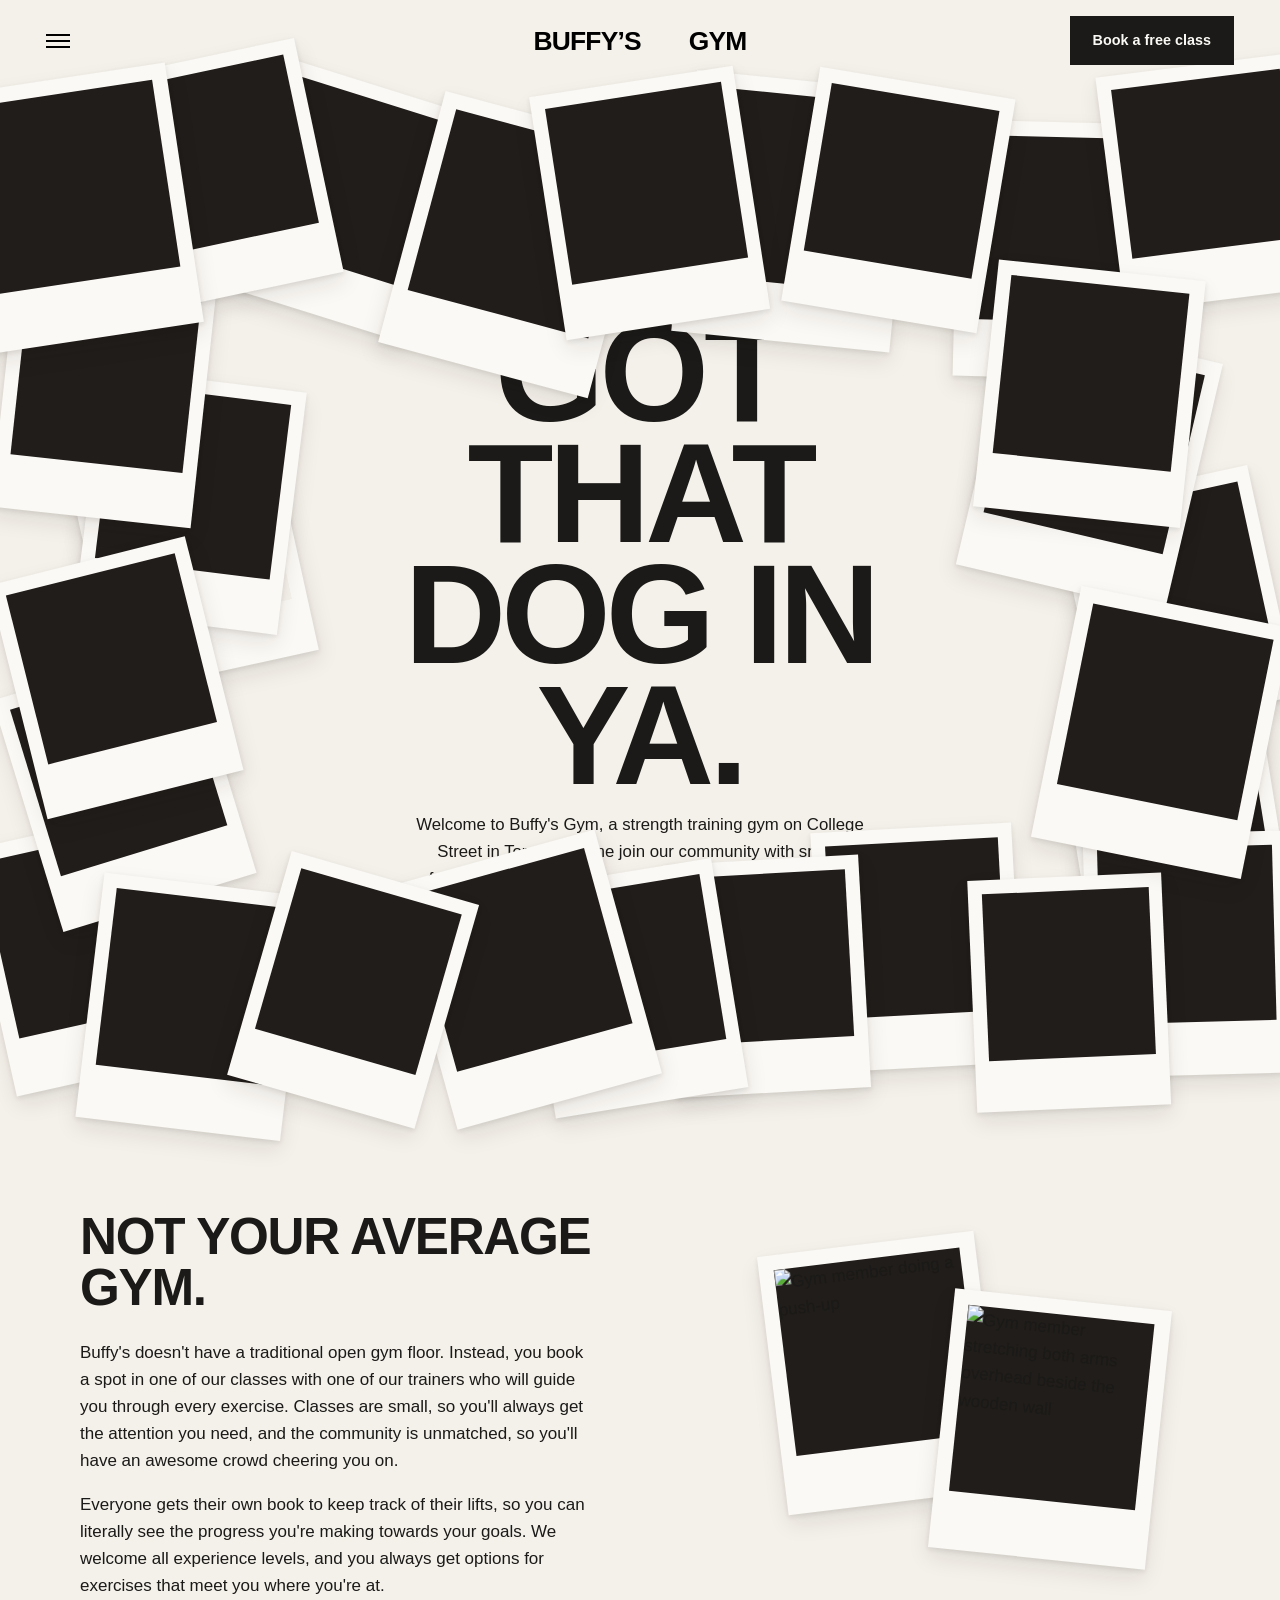
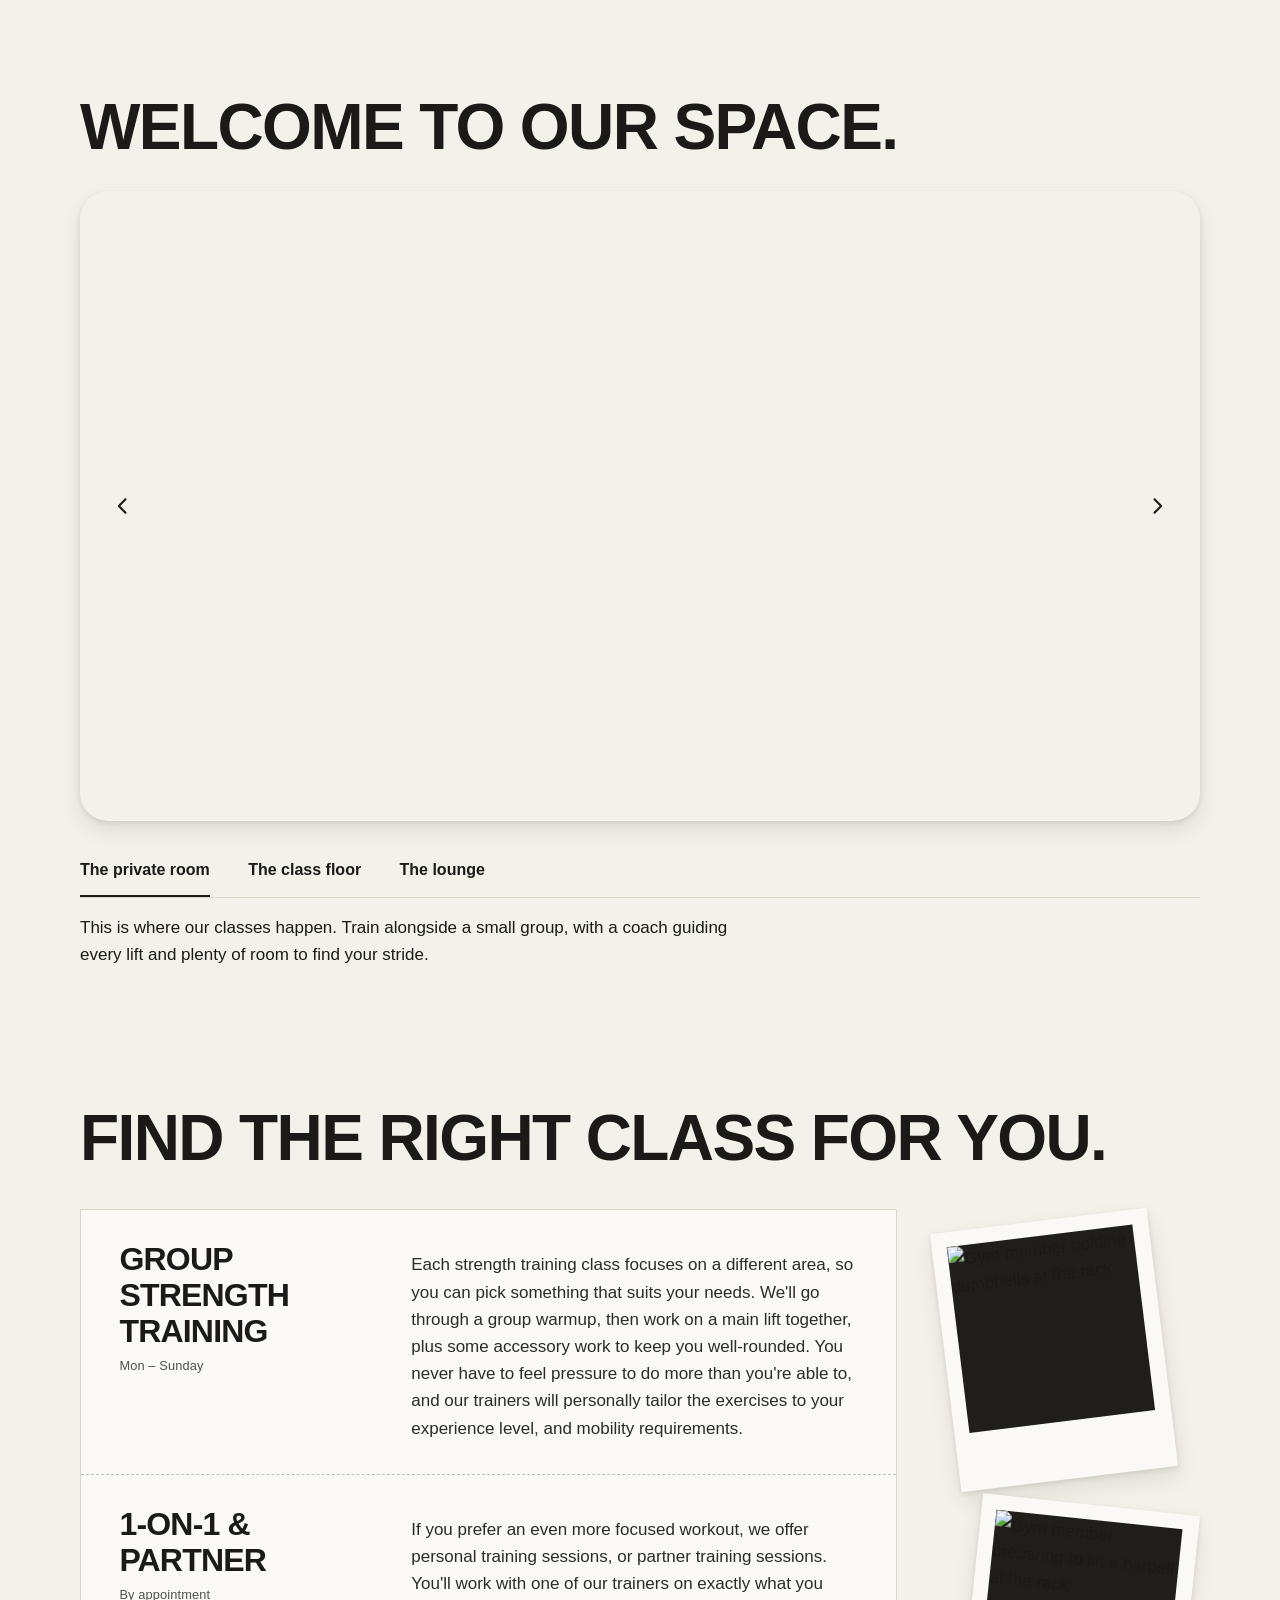
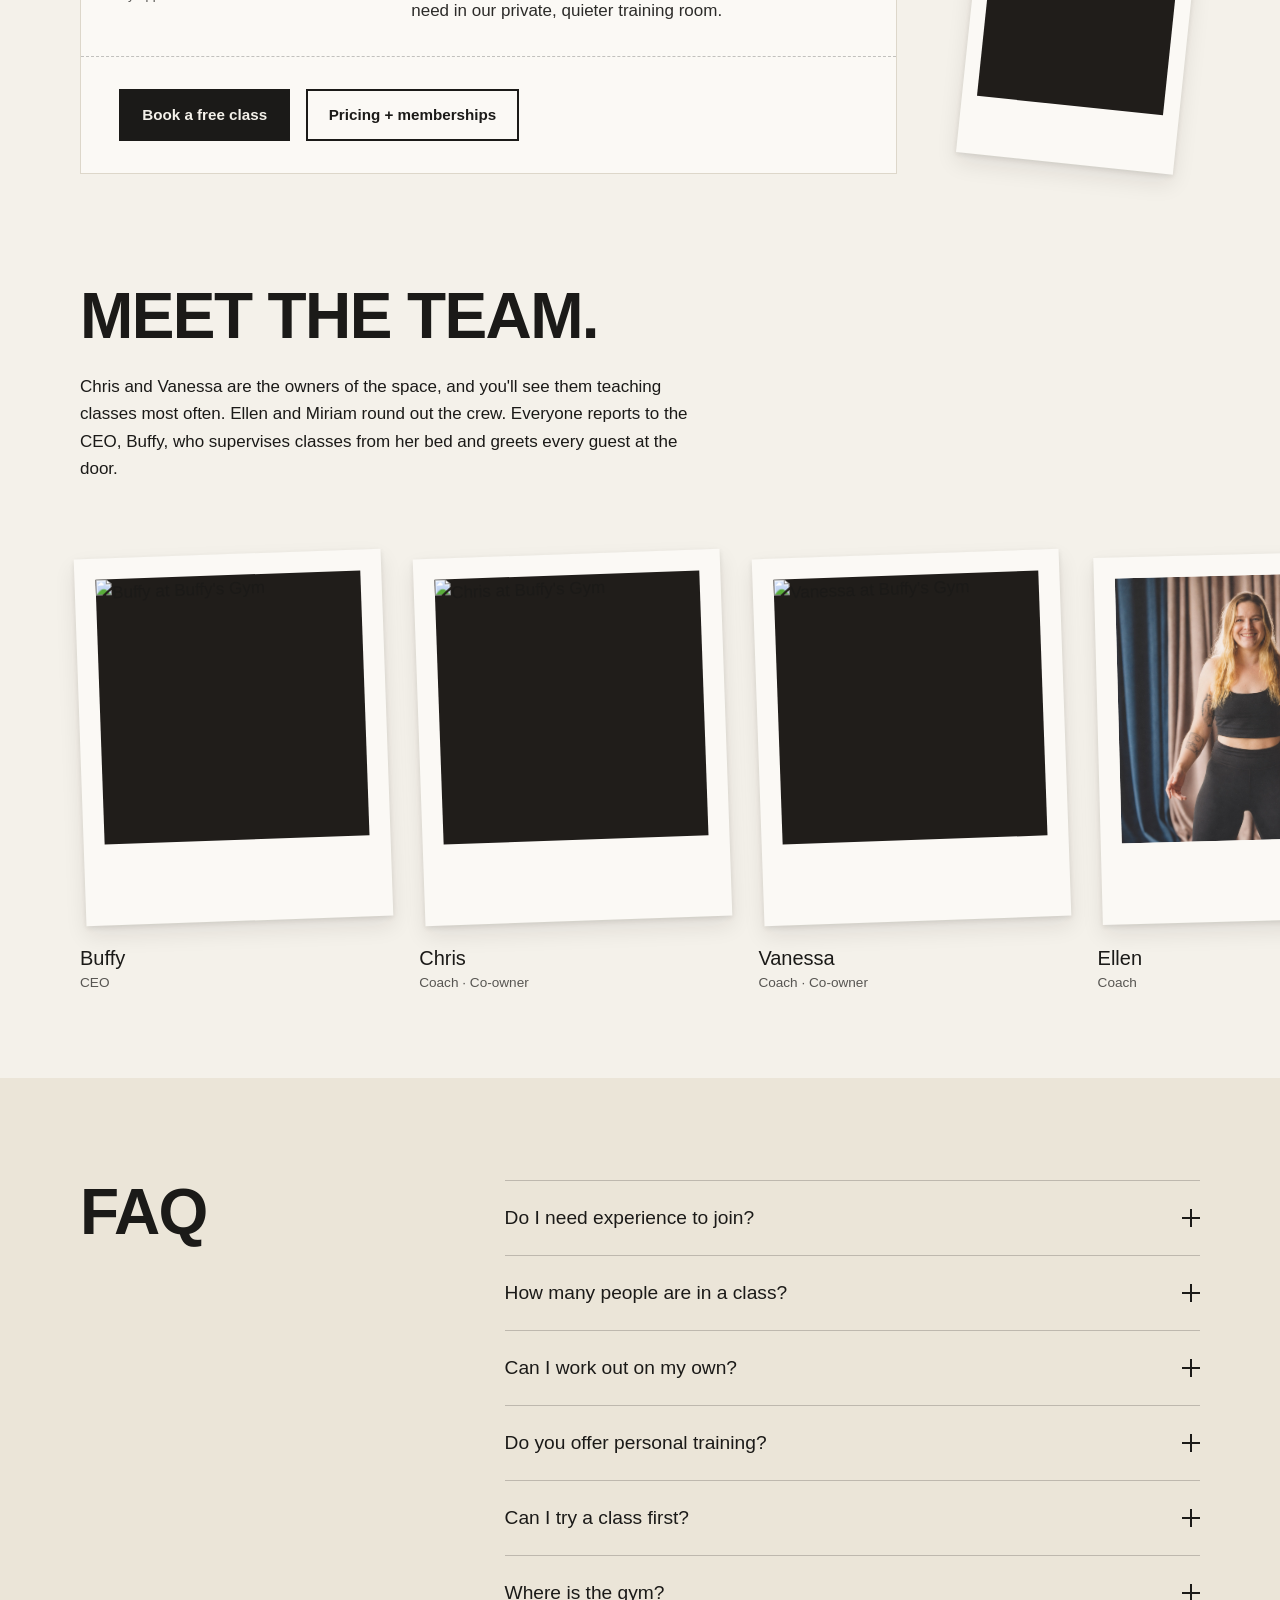
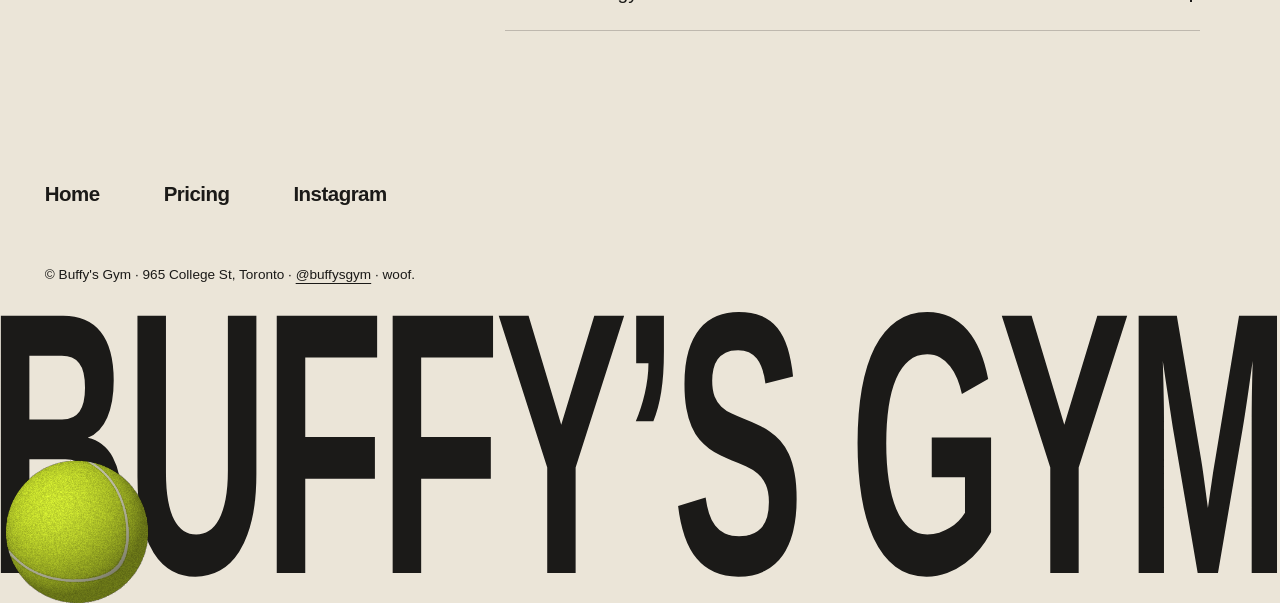
==== commit e50059b5: "Publish photo, navigation, favicon and tennis ball refinements" ====
--- a/index.html
+++ b/index.html
@@ -11,9 +11,9 @@
   <meta property="og:url" content="https://www.buffysgym.com" />
 
   <meta name="twitter:card" content="summary" />
-  <link rel="icon" href="data:image/svg+xml,<svg xmlns='http://www.w3.org/2000/svg' viewBox='0 0 100 100'><text y='.9em' font-size='90'>🐾</text></svg>" />
+
   <link rel="stylesheet" href="fonts-inline.css" />
-  <link rel="stylesheet" href="styles.css?v=433bf83a95" />
+  <link rel="stylesheet" href="styles.css?v=ac25299d23" />
   <script>document.documentElement.classList.add("js");</script>
 
 <script>
@@ -29,7 +29,7 @@
 fbq('track', 'PageView');
 </script>
 
-<meta name="robots" content="noindex, nofollow"></head>
+<meta name="robots" content="noindex, nofollow"><link rel="icon" type="image/svg+xml" href="brand/buffy-head.svg" /></head>
 <body id="top"><noscript><img height="1" width="1" style="display:none" src="https://www.facebook.com/tr?id=29647713458168837&amp;ev=PageView&amp;noscript=1" alt=""></noscript>
 
   <svg class="defs" aria-hidden="true" focusable="false">
@@ -110,6 +110,11 @@
 
   <nav class="menu" id="site-menu" aria-label="Site menu" hidden>
     <ul class="menu-list"><li><a href="index.html">Home</a></li><li><a href="pricing.html">Pricing</a></li></ul>
+    <div class="menu-footer menu-footer-links">
+      <a href="https://www.instagram.com/buffysgym/" target="_blank" rel="noopener" data-copy="nav-instagram">Instagram</a>
+      <a href="https://momence.com/u/buffy%27s-gym-cSF0dy" target="_blank" rel="noopener" data-copy="nav-class-schedule">Class schedule</a>
+      <a href="mailto:buffysgym@gmail.com" data-copy="nav-email">Email us</a>
+    </div>
 
   </nav>
 
@@ -127,8 +132,6 @@
       <p class="hero-sub" data-reveal data-copy="hero-03">Welcome to Buffy&#x27;s Gym, a strength training gym on College Street in Toronto. Come join our community with small, focused classes, or pair up with an experienced personal trainer to reach your goals. Your first class is on us.</p>
       <div class="hero-cta" data-reveal>
         <a class="btn btn-solid" href="https://momence.com/Buffy's-Gym/membership/Free-Class/404834" target="_blank" rel="noopener" data-copy="hero-04">Book a free class</a>
-
-        <a class="btn btn-ghost" href="https://www.buffysgym.com" target="_blank" rel="noopener" data-copy="hero-05">Book a tour of the space</a>
       </div>
 
       </div>
@@ -168,13 +171,13 @@
                 <source src="assets/client/private-room.mp4" type="video/mp4" />
               </video>
             </div>
-            <div class="room-slide" id="room-lounge" role="tabpanel" aria-labelledby="tab-lounge" data-room="The lounge" hidden>
-              <img class="room-scene" src="assets/client/lounge-november.jpg" alt="The lounge with Buffy's Gym mural, leather sofa, plants and glass coffee table" />
-            </div>
             <div class="room-slide" id="room-floor" role="tabpanel" aria-labelledby="tab-floor" data-room="The class floor" hidden>
               <video class="room-scene" muted loop playsinline preload="metadata" poster="assets/client/class-floor-poster.jpg?v=63d1c5b78e" aria-label="A tour of the class floor with racks, barbells and dumbbells" disablepictureinpicture disableremoteplayback>
                 <source src="assets/client/class-floor.mp4?v=f4dd937473" type="video/mp4" />
               </video>
+            </div>
+            <div class="room-slide" id="room-lounge" role="tabpanel" aria-labelledby="tab-lounge" data-room="The lounge" hidden>
+              <img class="room-scene" src="assets/client/lounge-full.jpg" alt="The lounge with Buffy's Gym mural, leather sofa, plants and glass coffee table" />
             </div>
           </div>
 
@@ -188,10 +191,10 @@
 
         <div class="room-tabs" role="tablist" aria-label="Rooms" data-reveal>
           <button role="tab" id="tab-private" aria-controls="room-private" aria-selected="true" type="button" data-copy="room-04">The private room</button>
+          <button role="tab" id="tab-floor" aria-controls="room-floor" aria-selected="false" tabindex="-1" type="button" data-copy="room-03">The class floor</button>
           <button role="tab" id="tab-lounge" aria-controls="room-lounge" aria-selected="false" tabindex="-1" type="button" data-copy="room-02">The lounge</button>
-          <button role="tab" id="tab-floor" aria-controls="room-floor" aria-selected="false" tabindex="-1" type="button" data-copy="room-03">The class floor</button>
-        </div>
-        <div class="room-description" aria-live="polite"><p data-room-description="0" data-copy="room-07">This is where our classes happen. Train alongside a small group, with a coach guiding every lift and plenty of room to find your stride.</p><p data-room-description="1" hidden data-copy="room-05">Our spacious entrance area is a great place to relax before or after your class. Grab a drink from the fridge and cool down, or just chill out while you make your next move.</p><p data-room-description="2" hidden data-copy="room-06">Our coached small-group strength classes happen here, with racks, barbells and dumbbells for your workout.</p></div>
+        </div>
+        <div class="room-description" aria-live="polite"><p data-room-description="0" data-copy="room-07">This is where our classes happen. Train alongside a small group, with a coach guiding every lift and plenty of room to find your stride.</p><p data-room-description="1" hidden data-copy="room-06">Our coached small-group strength classes happen here, with racks, barbells and dumbbells for your workout.</p><p data-room-description="2" hidden data-copy="room-05">Our spacious entrance area is a great place to relax before or after your class. Grab a drink from the fridge and cool down, or just chill out while you make your next move.</p></div>
       </div>
     </section>
 
@@ -252,13 +255,7 @@
             <figcaption><span class="team-name" data-copy="team-05">Vanessa</span> <span class="mono" data-copy="team-06">Coach · Co-owner</span></figcaption>
           </figure>
           <figure class="team-card" data-reveal>
-            <div class="polaroid team-print" style="--rot: -1.5deg"><div class="photo">
-              <svg viewBox="0 0 160 150" role="img" aria-label="Sketch portrait of Ellen">
-                <rect width="160" height="150" fill="url(#ph-c)" />
-                <use href="#portrait-ellen" class="chalk" />
-                <rect width="160" height="150" filter="url(#grain)" opacity="0.35" />
-              </svg>
-            </div></div>
+            <div class="polaroid team-print square-print" id="team-ellen" style="--rot: -1.5deg"><div class="photo actual-photo"><img src="assets/client/ellen-instax.jpg" alt="Ellen Fielding" width="1254" height="1254" loading="lazy" /></div></div>
             <figcaption><span class="team-name" data-copy="team-07">Ellen</span> <span class="mono" data-copy="team-08">Coach</span></figcaption>
           </figure>
           <figure class="team-card" data-reveal>
@@ -319,9 +316,6 @@
   <div class="ball-layer">
     <img class="fetcher" src="assets/stickers/buffy-ball.webp" width="1254" height="1254" loading="lazy" alt="" aria-hidden="true" />
     <button class="ball" type="button" aria-label="Tennis ball. Drag and release to throw, or press an arrow key to roll." title="Drag and throw Buffy's ball"><canvas width="256" height="256" aria-hidden="true"></canvas></button>
-    <div class="ball-controls">
-      <button class="ball-tilt" type="button" hidden aria-pressed="false">Tilt to roll</button>
-    </div>
     <span class="ball-status sr-only" role="status"></span>
   </div>
     </div>
@@ -329,7 +323,7 @@
 
 
   <script src="review.js?v=ab5bd669b5"></script>
-  <script src="app.js?v=39c5132b08"></script>
+  <script src="app.js?v=4129bd100f"></script>
   <script src="copy-editor.js"></script>
 <script src="scan-treatment.js"></script>
 <script src="navigation.js"></script></body>
--- a/styles.css
+++ b/styles.css
@@ -2130,3 +2130,10 @@
 @media(max-width:600px){.overlay-nav{grid-template-columns:32px 1fr auto;gap:8px;padding-inline:16px}.overlay-nav .nav-word{font-size:22px}.overlay-nav .nav-mascot{width:39px;transform:scale(.8);margin-inline:-9px}.overlay-nav .nav-book{font-size:11px;padding:11px 10px;max-width:100px;text-align:center}.site-map{padding:36px 24px 20px}.site-map .sitemap-links{gap:22px 28px}.footer-masthead{padding-top:20px}}
 
 .overlay-nav .nav-book{border-radius:0}.footer-playground{width:100vw;max-width:none;flex:none}.menu{justify-content:center}
+
+/* Secondary menu links use the existing footer entrance animation. */
+.menu-footer-links { flex-direction:row; flex-wrap:wrap; justify-content:center; gap:12px 28px; font:500 .9rem/1.4 var(--body); }
+.menu-footer-links a { display:inline-flex; align-items:center; min-height:44px; color:inherit; text-decoration:none; }
+.menu-footer-links a:hover { text-decoration:underline; text-underline-offset:5px; }
+.menu-footer-links a:focus-visible { outline:2px solid currentColor; outline-offset:5px; }
+@media(max-width:600px) { .menu-footer-links { flex-direction:column; gap:4px; } }
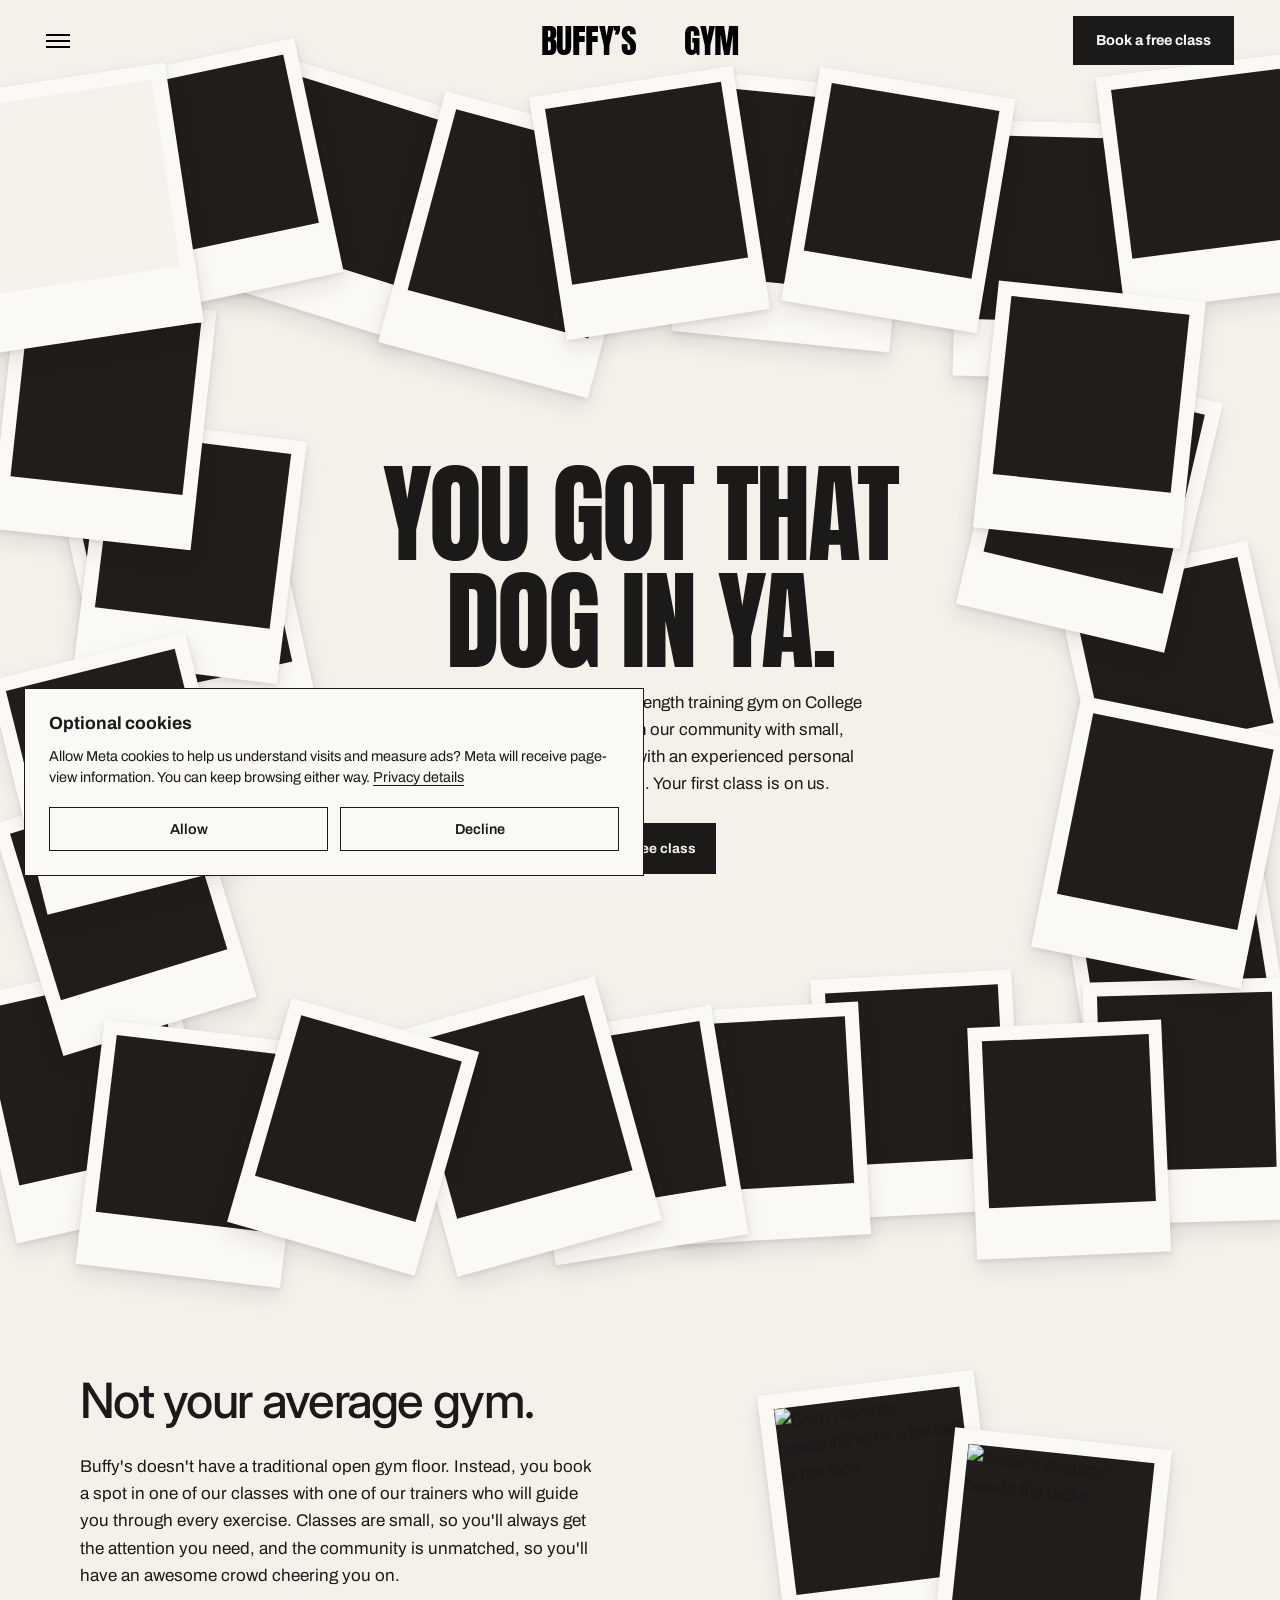
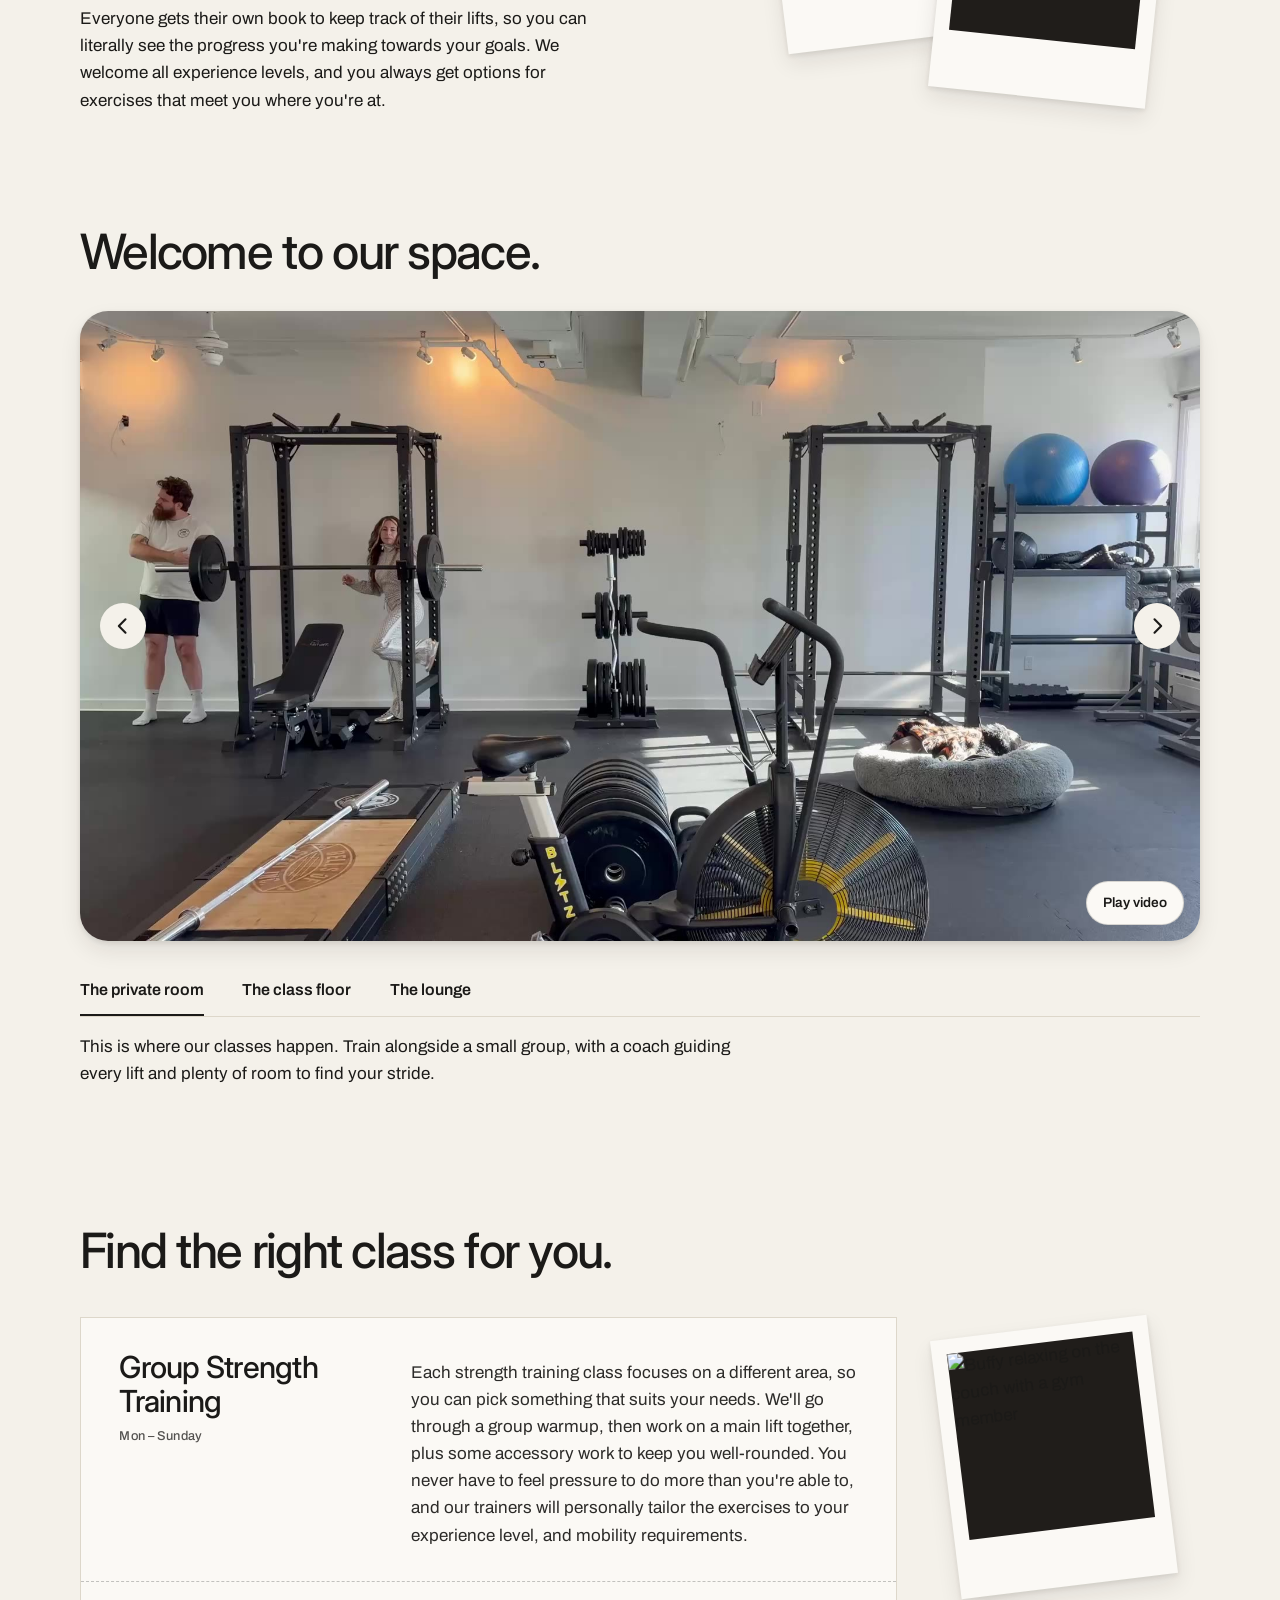
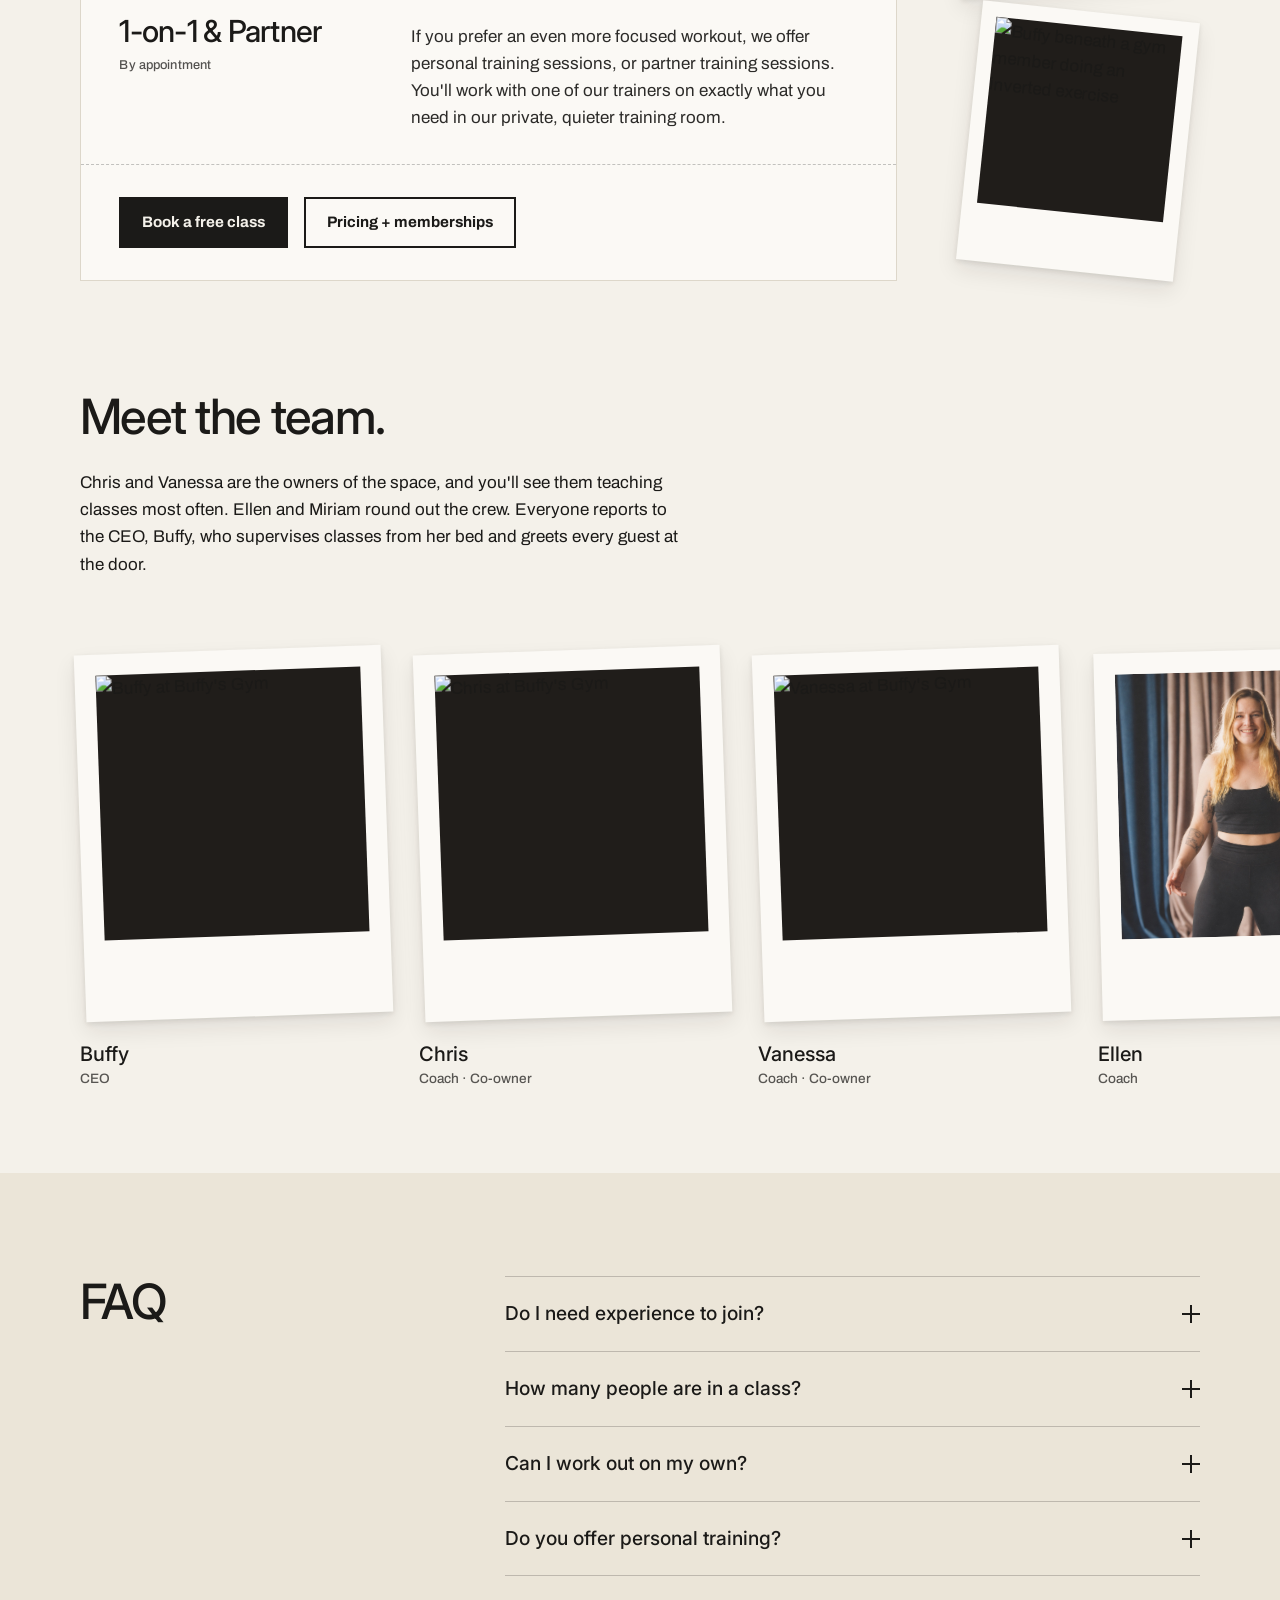
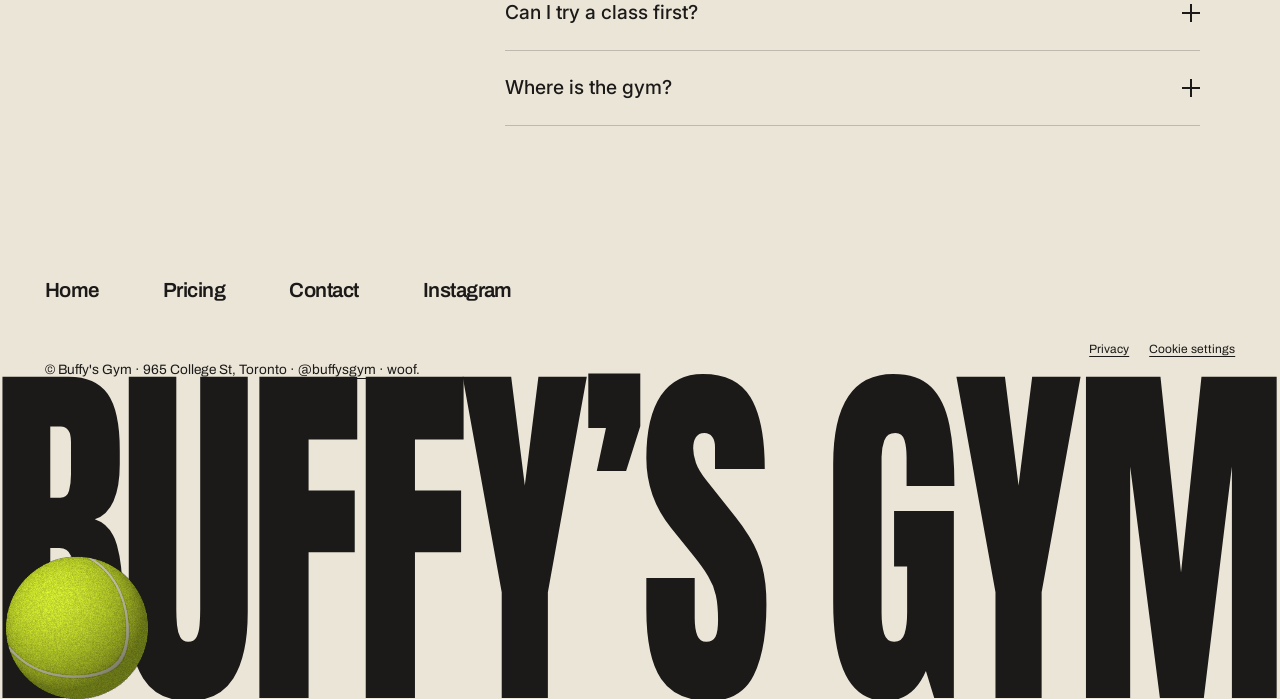
==== commit 6e986715: "Publish launch updates with free fonts and training enquiries" ====
--- a/index.html
+++ b/index.html
@@ -1,36 +1,39 @@
 <!DOCTYPE html>
-<html lang="en">
+<html data-type="mixed" lang="en">
 <head>
   <meta charset="UTF-8" />
   <meta name="viewport" content="width=device-width, initial-scale=1.0" />
-  <title>Buffy's Gym — Small-class strength training on College St, Toronto</title>
-  <meta name="description" content="Buffy's Gym is a small-class strength gym in Toronto. Coached classes, zero ego, one very good dog. You got that dog in ya." />
-  <meta property="og:type" content="website" />
-  <meta property="og:title" content="Buffy's Gym — small-class strength training, Toronto" />
-  <meta property="og:description" content="Coached classes, zero ego, one very good dog. 965 College St. You got that dog in ya." />
-  <meta property="og:url" content="https://www.buffysgym.com" />
-
-  <meta name="twitter:card" content="summary" />
-
-  <link rel="stylesheet" href="fonts-inline.css" />
-  <link rel="stylesheet" href="styles.css?v=ac25299d23" />
+  <title>Buffy’s Gym · Strength training in Toronto</title>
+
+
+
+
+
+
+
+
+  <link rel="stylesheet" href="fonts.css?v=cf89dbdeb0" />
+  <link rel="stylesheet" href="styles.css?v=779c58be20" />
+  <link rel="stylesheet" href="room-media.css?v=f9a0f60b71" />
   <script>document.documentElement.classList.add("js");</script>
 
-<script>
-!function(f,b,e,v,n,t,s)
-{if(f.fbq)return;n=f.fbq=function(){n.callMethod?
-n.callMethod.apply(n,arguments):n.queue.push(arguments)};
-if(!f._fbq)f._fbq=n;n.push=n;n.loaded=!0;n.version='2.0';
-n.queue=[];t=b.createElement(e);t.async=!0;
-t.src=v;s=b.getElementsByTagName(e)[0];
-s.parentNode.insertBefore(t,s)}(window, document,'script',
-'https://connect.facebook.net/en_US/fbevents.js');
-fbq('init', '29647713458168837');
-fbq('track', 'PageView');
-</script>
-
-<meta name="robots" content="noindex, nofollow"><link rel="icon" type="image/svg+xml" href="brand/buffy-head.svg" /></head>
-<body id="top"><noscript><img height="1" width="1" style="display:none" src="https://www.facebook.com/tr?id=29647713458168837&amp;ev=PageView&amp;noscript=1" alt=""></noscript>
+<link rel="stylesheet" href="privacy.css?v=bede6a8a8a" />
+<script src="privacy.js?v=72422aad32" defer></script>
+<link rel="stylesheet" href="launch.css?v=d0c59caf85"><link rel="stylesheet" href="reference-type.css?v=71f0f1f7ad"><meta name="description" content="Small group strength classes and personal training at 965 College Street, Toronto. Your first class is free.">
+<link rel="canonical" href="https://michaelmofina.github.io/buffys-gym-site/">
+<meta property="og:type" content="website">
+<meta property="og:site_name" content="Buffy’s Gym">
+<meta property="og:title" content="Buffy’s Gym · Strength training in Toronto">
+<meta property="og:description" content="Small group strength classes and personal training at 965 College Street, Toronto. Your first class is free.">
+<meta property="og:url" content="https://michaelmofina.github.io/buffys-gym-site/">
+<meta property="og:image" content="https://michaelmofina.github.io/buffys-gym-site/brand/share-preview.jpg">
+<meta property="og:image:width" content="1200">
+<meta property="og:image:height" content="630">
+<meta property="og:image:alt" content="Buffy’s Gym, small group strength training in Toronto, with photos from the gym.">
+<meta name="twitter:card" content="summary_large_image">
+<meta name="robots" content="noindex, follow">
+<script type="application/ld+json">{"@context": "https://schema.org", "@type": "ExerciseGym", "name": "Buffy’s Gym", "url": "https://michaelmofina.github.io/buffys-gym-site/", "image": "https://michaelmofina.github.io/buffys-gym-site/brand/share-preview.jpg", "email": "buffysgym@gmail.com", "address": {"@type": "PostalAddress", "streetAddress": "965 College Street", "addressLocality": "Toronto", "addressRegion": "ON", "addressCountry": "CA"}, "sameAs": ["https://www.instagram.com/buffysgym/"]}</script><link rel="icon" type="image/svg+xml" href="brand/buffy-head.svg" /></head>
+<body id="top">
 
   <svg class="defs" aria-hidden="true" focusable="false">
     <defs>
@@ -99,7 +102,7 @@
     <header class="nav overlay-nav">
     <a class="nav-word" href="index.html" aria-label="Buffy’s Gym"><span data-copy="brand-name-01">Buffy’s</span><span class="nav-mascot" aria-hidden="true"><img src="brand/buffy-original.png" alt="" width="1500" height="1500" /></span><span data-copy="brand-name-02">Gym</span></a>
 
-    <nav class="nav-links" aria-label="Main"><a href="index.html">Home</a><a href="pricing.html">Pricing</a></nav>
+    <nav class="nav-links" aria-label="Main"><a href="index.html">Home</a><a href="pricing.html">Pricing</a><a href="contact.html">Contact</a></nav>
 
     <a class="btn btn-solid nav-book" href="https://momence.com/Buffy's-Gym/membership/Free-Class/404834" target="_blank" rel="noopener" data-copy="nav-07">Book a free class</a>
     <button class="menu-btn" type="button" aria-expanded="false" aria-controls="site-menu" aria-label="Open menu">
@@ -109,7 +112,7 @@
   </header>
 
   <nav class="menu" id="site-menu" aria-label="Site menu" hidden>
-    <ul class="menu-list"><li><a href="index.html">Home</a></li><li><a href="pricing.html">Pricing</a></li></ul>
+    <ul class="menu-list"><li><a href="index.html">Home</a></li><li><a href="pricing.html">Pricing</a></li><li><a href="contact.html">Contact</a></li></ul>
     <div class="menu-footer menu-footer-links">
       <a href="https://www.instagram.com/buffysgym/" target="_blank" rel="noopener" data-copy="nav-instagram">Instagram</a>
       <a href="https://momence.com/u/buffy%27s-gym-cSF0dy" target="_blank" rel="noopener" data-copy="nav-class-schedule">Class schedule</a>
@@ -167,18 +170,19 @@
 
           <div class="room-stage">
             <div class="room-slide is-active" id="room-private" role="tabpanel" aria-labelledby="tab-private" data-room="The private room">
-              <video class="room-scene" autoplay muted loop playsinline preload="auto" aria-label="A tour of the private training room" disablepictureinpicture disableremoteplayback>
-                <source src="assets/client/private-room.mp4" type="video/mp4" />
+              <video class="room-scene" id="room-private-video" muted loop playsinline preload="none" poster="assets/client/private-room-poster.jpg" aria-label="A tour of the private training room" disablepictureinpicture disableremoteplayback>
+                <source data-src="assets/client/private-room-optimized.mp4" type="video/mp4" />
               </video>
             </div>
             <div class="room-slide" id="room-floor" role="tabpanel" aria-labelledby="tab-floor" data-room="The class floor" hidden>
-              <video class="room-scene" muted loop playsinline preload="metadata" poster="assets/client/class-floor-poster.jpg?v=63d1c5b78e" aria-label="A tour of the class floor with racks, barbells and dumbbells" disablepictureinpicture disableremoteplayback>
-                <source src="assets/client/class-floor.mp4?v=f4dd937473" type="video/mp4" />
+              <video class="room-scene" id="room-floor-video" muted loop playsinline preload="none" poster="assets/client/class-floor-poster.jpg?v=63d1c5b78e" aria-label="A tour of the class floor with racks, barbells and dumbbells" disablepictureinpicture disableremoteplayback>
+                <source data-src="assets/client/class-floor.mp4?v=f4dd937473" type="video/mp4" />
               </video>
             </div>
             <div class="room-slide" id="room-lounge" role="tabpanel" aria-labelledby="tab-lounge" data-room="The lounge" hidden>
               <img class="room-scene" src="assets/client/lounge-full.jpg" alt="The lounge with Buffy's Gym mural, leather sofa, plants and glass coffee table" />
             </div>
+            <button class="room-media-toggle" type="button" aria-controls="room-private-video" aria-label="Play the private room video" hidden>Play video</button>
           </div>
 
           <button class="room-arrow room-prev" type="button" aria-label="Previous room">
@@ -306,7 +310,7 @@
     </section>
   </main>
 
-  <nav class="site-map" aria-label="Sitemap"><div class="sitemap-links"><a href="index.html">Home</a><a href="pricing.html">Pricing</a><a href="https://www.instagram.com/buffysgym/">Instagram</a></div></nav><footer class="footer footer-masthead" id="footer">
+  <nav class="site-map" aria-label="Sitemap"><div class="sitemap-links"><a href="index.html">Home</a><a href="pricing.html">Pricing</a><a href="contact.html">Contact</a><a href="https://www.instagram.com/buffysgym/">Instagram</a></div></nav><footer class="footer footer-masthead" id="footer">
     <div class="footer-meta">
       <p><span class="footer-copy" data-copy="nav-17">© Buffy's Gym · 965 College St, Toronto · </span><a href="https://www.instagram.com/buffysgym/" target="_blank" rel="noopener" data-copy="nav-18">@buffysgym</a><span class="footer-copy" data-copy="nav-19"> · woof.</span></p>
     </div>
@@ -319,11 +323,11 @@
     <span class="ball-status sr-only" role="status"></span>
   </div>
     </div>
-  </footer>
-
-
-  <script src="review.js?v=ab5bd669b5"></script>
-  <script src="app.js?v=4129bd100f"></script>
+  <div class="footer-policy"><a href="privacy.html">Privacy</a><button type="button" data-cookie-settings>Cookie settings</button></div></footer>
+
+
+  <script src="review.js?v=f609a852a5"></script>
+  <script src="app.js?v=ca0273f2ea"></script>
   <script src="copy-editor.js"></script>
 <script src="scan-treatment.js"></script>
 <script src="navigation.js"></script></body>
--- a/fonts.css
+++ b/fonts.css
@@ -0,0 +1,61 @@
+/* Optimized Latin webfonts. Original typography specimens remain in fonts-inline.css. */
+@font-face {
+  font-family: 'Big Shoulders Display';
+  font-style: normal;
+  font-weight: 600 900;
+  font-display: swap;
+  src:url("brand/fonts/big-shoulders-display.woff2") format("woff2");
+  unicode-range: U+0000-00FF, U+0131, U+0152-0153, U+02BB-02BC, U+02C6, U+02DA, U+02DC, U+0304, U+0308, U+0329, U+2000-206F, U+20AC, U+2122, U+2191, U+2193, U+2212, U+2215, U+FEFF, U+FFFD;
+}
+@font-face {
+  font-family: 'Caveat';
+  font-style: normal;
+  font-weight: 500 700;
+  font-display: swap;
+  src:url("brand/fonts/caveat.woff2") format("woff2");
+  unicode-range: U+0000-00FF, U+0131, U+0152-0153, U+02BB-02BC, U+02C6, U+02DA, U+02DC, U+0304, U+0308, U+0329, U+2000-206F, U+20AC, U+2122, U+2191, U+2193, U+2212, U+2215, U+FEFF, U+FFFD;
+}
+@font-face {
+  font-family: 'Spline Sans';
+  font-style: normal;
+  font-weight: 400 600;
+  font-display: swap;
+  src:url("brand/fonts/spline-sans.woff2") format("woff2");
+  unicode-range: U+0000-00FF, U+0131, U+0152-0153, U+02BB-02BC, U+02C6, U+02DA, U+02DC, U+0304, U+0308, U+0329, U+2000-206F, U+20AC, U+2122, U+2191, U+2193, U+2212, U+2215, U+FEFF, U+FFFD;
+}
+@font-face {
+  font-family: 'Spline Sans Mono';
+  font-style: normal;
+  font-weight: 400 700;
+  font-display: swap;
+  src:url("brand/fonts/spline-sans-mono.woff2") format("woff2");
+  unicode-range: U+0000-00FF, U+0131, U+0152-0153, U+02BB-02BC, U+02C6, U+02DA, U+02DC, U+0304, U+0308, U+0329, U+2000-206F, U+20AC, U+2122, U+2191, U+2193, U+2212, U+2215, U+FEFF, U+FFFD;
+}
+@font-face {font-family: "Russo One"; font-style: normal; font-weight: 400; font-display: swap; src:url("brand/fonts/russo-one.woff2") format("woff2");}
+@font-face {font-family: "Archivo"; font-style: normal; font-weight: 100 900; font-display: swap; src:url("brand/fonts/archivo.woff2") format("woff2");}
+@font-face {
+  font-family: 'Barlow Condensed';
+  font-style: normal;
+  font-weight: 700;
+  font-display: swap;
+  src:url("brand/fonts/barlow-condensed.woff2") format("woff2");
+}
+@font-face {
+  font-family: 'Fraunces';
+  font-style: normal;
+  font-weight: 700;
+  font-display: swap;
+  src:url("brand/fonts/fraunces.woff2") format("woff2");
+}
+
+/* Anton and Inter from Google Fonts. SIL Open Font License notices in brand/fonts. */
+@font-face {
+ font-family:'Buffy Display'; font-style:normal; font-weight:400; font-display:swap;
+ src:url("brand/fonts/anton.woff2") format("woff2");
+ unicode-range:U+0000-024F,U+2000-206F,U+20A0-20CF,U+2190-21FF,U+FB00-FB06;
+}
+@font-face {
+ font-family:'Buffy Sans'; font-style:normal; font-weight:500; font-display:swap;
+ src:url("brand/fonts/inter.woff2") format("woff2");
+ unicode-range:U+0000-024F,U+2000-206F,U+20A0-20CF,U+2190-21FF,U+FB00-FB06;
+}
--- a/styles.css
+++ b/styles.css
@@ -1771,7 +1771,7 @@
 @media (prefers-reduced-motion:reduce) { .ball { transition:none; } }
 
 /* October review: the photographs and typography carry the identity. */
-:root { --display:'Barlow Condensed','Arial Narrow',sans-serif; --heading-weight:700; }
+:root { --display:'Buffy Display','Arial Narrow',sans-serif; --heading-weight:400; }
 html[data-type='archivo'] { --display:'Archivo',sans-serif; --heading-weight:900; }
 html[data-type='fraunces'] { --display:'Fraunces',Georgia,serif; --heading-weight:700; }
 *,*::before,*::after { box-shadow:none !important; text-shadow:none !important; }
@@ -1989,12 +1989,12 @@
 /* The closing section: practical answers, without another signup or sales pitch. */
 .faq { padding:clamp(64px,8vw,112px) 0; background:var(--band); }
 .faq-layout { display:grid; grid-template-columns:1fr 2fr; gap:clamp(32px,6vw,80px); align-items:start; }
-html[data-type='mixed'] .faq h2 { font-family:'Buffy Suisse Preview',Arial,sans-serif; font-size:clamp(2.5rem,3.8vw,3.4rem); font-weight:500; text-transform:none; letter-spacing:-.035em; line-height:1.08; }
+html[data-type='mixed'] .faq h2 { font-family:'Buffy Sans',Arial,sans-serif; font-size:clamp(2.5rem,3.8vw,3.4rem); font-weight:500; text-transform:none; letter-spacing:-.035em; line-height:1.08; }
 .faq h2 { margin:0; }
 .faq-item { border-bottom:1px solid color-mix(in srgb,var(--ink) 22%,transparent); }
 .faq-item:first-child { border-top:1px solid color-mix(in srgb,var(--ink) 22%,transparent); }
 .faq-item summary { list-style:none; display:flex; align-items:center; justify-content:space-between; gap:24px; padding:24px 0; font:500 1.2rem/1.35 var(--body); cursor:pointer; }
-html[data-type='mixed'] .faq-item summary { font-family:'Buffy Suisse Preview',Arial,sans-serif; }
+html[data-type='mixed'] .faq-item summary { font-family:'Buffy Sans',Arial,sans-serif; }
 .faq-item summary::-webkit-details-marker { display:none; }
 .faq-item summary:focus-visible { outline:2px solid var(--ink); outline-offset:6px; }
 .faq-toggle { position:relative; width:18px; height:18px; flex:none; }
--- a/room-media.css
+++ b/room-media.css
@@ -0,0 +1,11 @@
+/* A quiet playback control for the room tours. */
+.room-media-toggle {
+  position:absolute; right:16px; bottom:16px; z-index:4;
+  min-height:44px; padding:10px 16px; border:1px solid rgb(27 26 24 / .16);
+  border-radius:24px; background:var(--paper-warm,#fbf9f5); color:var(--ink,#1b1a18);
+  font:600 .85rem/1.3 var(--body,Arial,sans-serif); cursor:pointer;
+}
+.room-media-toggle[hidden] { display:none; }
+.room-media-toggle:hover { background:#fff; }
+.room-media-toggle:focus-visible { outline:3px solid var(--ink,#1b1a18); outline-offset:3px; }
+@media(max-width:600px) { .room-media-toggle { right:12px; bottom:12px; } }
--- a/privacy.css
+++ b/privacy.css
@@ -0,0 +1,34 @@
+/* Optional tracking remains a choice, without blocking the page. */
+.privacy-banner {
+  position:fixed; z-index:1600; left:24px; bottom:24px;
+  width:min(620px,calc(100vw - 48px)); max-height:calc(100dvh - 48px); overflow:auto;
+  display:grid; gap:18px; padding:24px; border:1px solid var(--ink,#1b1a18);
+  background:var(--paper-warm,#fbf9f5); color:var(--ink,#1b1a18);
+  box-shadow:0 8px 30px rgb(27 26 24 / .12);
+}
+.privacy-banner[hidden],.privacy-banner [hidden] { display:none; }
+.privacy-banner .privacy-banner-title { margin:0 30px 10px 0; font:700 1.1rem/1.3 var(--body,Arial,sans-serif); text-transform:none; letter-spacing:0; }
+.privacy-banner p { margin:0; font:400 .9rem/1.5 var(--body,Arial,sans-serif); }
+.privacy-banner a { color:inherit; text-underline-offset:3px; }
+.privacy-banner .privacy-current-choice { margin-top:10px; font-size:.8rem; }
+.privacy-banner-actions { display:flex; gap:12px; }
+.privacy-banner-actions button {
+  flex:1; min-height:44px; padding:10px 18px; border:1px solid currentColor;
+  background:transparent; color:inherit; font:600 .9rem/1.4 var(--body,Arial,sans-serif); cursor:pointer;
+}
+.privacy-banner-actions button:hover { background:var(--ink,#1b1a18); color:var(--paper-warm,#fbf9f5); }
+.privacy-banner-close { position:absolute; top:10px; right:10px; width:40px; height:40px; padding:0; border:0; background:transparent; color:inherit; font:400 24px/1 var(--body,Arial,sans-serif); cursor:pointer; }
+.privacy-banner :focus-visible { outline:2px solid var(--ink,#1b1a18); outline-offset:4px; }
+.privacy-page .privacy-content { max-width:46rem; }
+.privacy-page .page-intro { margin-bottom:3rem; }
+.privacy-page .privacy-section { margin:0 0 2.5rem; }
+.privacy-page .privacy-section h2 { margin:0 0 .8rem; font:700 1.35rem/1.3 var(--body,Arial,sans-serif); text-transform:none; letter-spacing:0; }
+.privacy-page .privacy-section p { margin:.8rem 0; line-height:1.7; }
+.privacy-page a { color:inherit; text-underline-offset:4px; }
+.privacy-page .privacy-settings { min-height:44px; padding:10px 16px; border:1px solid currentColor; color:inherit; background:transparent; font:600 .95rem/1.4 var(--body,Arial,sans-serif); cursor:pointer; }
+.privacy-page .privacy-settings:hover { background:var(--paper-warm,#fbf9f5); }
+.privacy-page .privacy-settings:focus-visible { outline:2px solid currentColor; outline-offset:4px; }
+@media(max-width:760px) {
+  .privacy-banner { left:12px; bottom:max(12px,env(safe-area-inset-bottom)); width:calc(100vw - 24px); padding:20px; max-height:calc(100dvh - 24px); gap:16px; }
+  .mobile-plan-active .privacy-banner { bottom:calc(var(--mobile-plan-height,112px) + 12px); max-height:calc(100dvh - var(--mobile-plan-height,112px) - 24px); }
+}
--- a/launch.css
+++ b/launch.css
@@ -0,0 +1,9 @@
+.footer-policy{display:flex;gap:20px;position:absolute;right:3.5vw;top:0;padding-top:5px;font:400 12px/1.5 var(--body)}
+.footer-policy a,.footer-policy button{font:inherit;color:inherit;background:none;border:0;padding:0;text-decoration:underline;text-underline-offset:3px;cursor:pointer}
+.footer-policy button:focus-visible{outline:2px solid currentColor;outline-offset:5px}
+.footer-masthead{position:relative}
+@media(max-width:760px){.footer-policy{position:static;padding:0 3.5vw 16px;order:-1}.footer-masthead{display:flex;flex-direction:column}.footer-meta{order:-2}}
+/* Reserve enough clear space for the larger display capitals between photo rows. */
+@media(min-width:1201px) and (min-height:851px){.hero{padding-block:380px}}
+@media(min-width:1201px) and (max-height:850px){.hero{padding-block:180px}}
+@media(min-width:601px) and (max-width:1200px){.hero{padding-block:300px}}
--- a/reference-type.css
+++ b/reference-type.css
@@ -0,0 +1,36 @@
+/* Selected production pairing: Anton display, Inter 500 headings, Archivo body. */
+html[data-type='mixed'] { --display:'Buffy Display','Arial Narrow',sans-serif; --heading-weight:400; }
+html[data-type='mixed'] h1,html[data-type='mixed'] h2 { font-family:var(--display); font-weight:400; text-transform:uppercase; font-synthesis:none; letter-spacing:-.01em; line-height:.98; }
+html[data-type='mixed'] h2 { font-size:clamp(3rem,5.2vw,4.8rem); }
+html[data-type='mixed'] .vibe-copy h2 { font-family:'Buffy Sans',Arial,sans-serif; font-weight:500; text-transform:none; font-size:clamp(2.5rem,3.8vw,3.4rem); letter-spacing:-.035em; line-height:1.08; }
+html[data-type='mixed'] h3,html[data-type='mixed'] .menu-list a { font-family:'Buffy Sans',Arial,sans-serif; font-weight:500; font-synthesis:none; text-transform:none; letter-spacing:-.025em; line-height:1.15; }
+html[data-type='mixed'] .board-name h3 { font-size:1.9rem; }
+html[data-type='mixed'] .hero-title { font-size:clamp(4rem,8.5vw,7rem); line-height:.98; letter-spacing:-.025em; max-width:100%; }
+html[data-type='mixed'] .hero-title .line { white-space:nowrap; }
+@media(min-width:601px) and (max-width:1200px) { html[data-type='mixed'] .hero-title { font-size:clamp(4rem,8.5vw,5.75rem); } }
+@media(max-width:600px) {
+ html[data-type='mixed'] .hero-title { font-size:clamp(3rem,16.5vw,6.2rem); }
+ html[data-type='mixed'] h2 { font-size:3rem; }
+}
+
+/* Smaller titles keep the quieter Inter treatment. */
+html[data-type='mixed'] .blog-list h2,html[data-type='mixed'] .goal-card h2,html[data-type='mixed'] .goals-empty h2,html[data-type='mixed'] dialog h2 { font-family:'Buffy Sans',Arial,sans-serif; font-weight:500; text-transform:none; letter-spacing:-.025em; line-height:1.15; }
+html[data-type='mixed'] .blog-list h2 { font-size:2.2rem; }
+html[data-type='mixed'] .goal-card h2 { font-size:1.5rem; }
+html[data-type='mixed'] .goals-empty h2 { font-size:clamp(2rem,4vw,3rem); }
+html[data-type='mixed'] dialog h2 { font-size:2rem; }
+html[data-type='mixed'] .contact-details h2,html[data-type='mixed'] .contact-form h2 { font:500 1.25rem/1.35 'Buffy Sans',Arial,sans-serif; text-transform:none; letter-spacing:normal; }
+
+/* The display masthead is sized to preserve the centre column on small screens. */
+html[data-type='mixed'] .nav-word { font-family:'Buffy Display','Arial Narrow',sans-serif; font-size:2.1rem; font-weight:400; font-synthesis:none; text-transform:uppercase; line-height:1; letter-spacing:-.015em; }
+html[data-type='mixed'] .nav-links a { font-family:'Buffy Sans',Arial,sans-serif; font-size:.95rem; font-weight:500; letter-spacing:-.015em; opacity:1; }
+html[data-type='mixed'] #room h2,
+html[data-type='mixed'] #classes > .wrap > h2,
+html[data-type='mixed'] #team > .wrap > h2,
+html[data-type='mixed'] #buffy h2,
+html[data-type='mixed'] #journal .section-heading h2 {
+ font-family:'Buffy Sans',Arial,sans-serif; font-size:clamp(2.5rem,3.8vw,3.4rem); font-weight:500; text-transform:none; letter-spacing:-.035em; line-height:1.08;
+}
+html[data-type='mixed'] .team-card figcaption { font-family:'Buffy Sans',Arial,sans-serif; font-weight:500; }
+@media(max-width:600px) { html[data-type='mixed'] .nav-word { font-size:1.65rem; } }
+@media(min-width:1201px) and (max-height:850px) { html[data-type='mixed'] .hero-title { font-size:6rem; } }
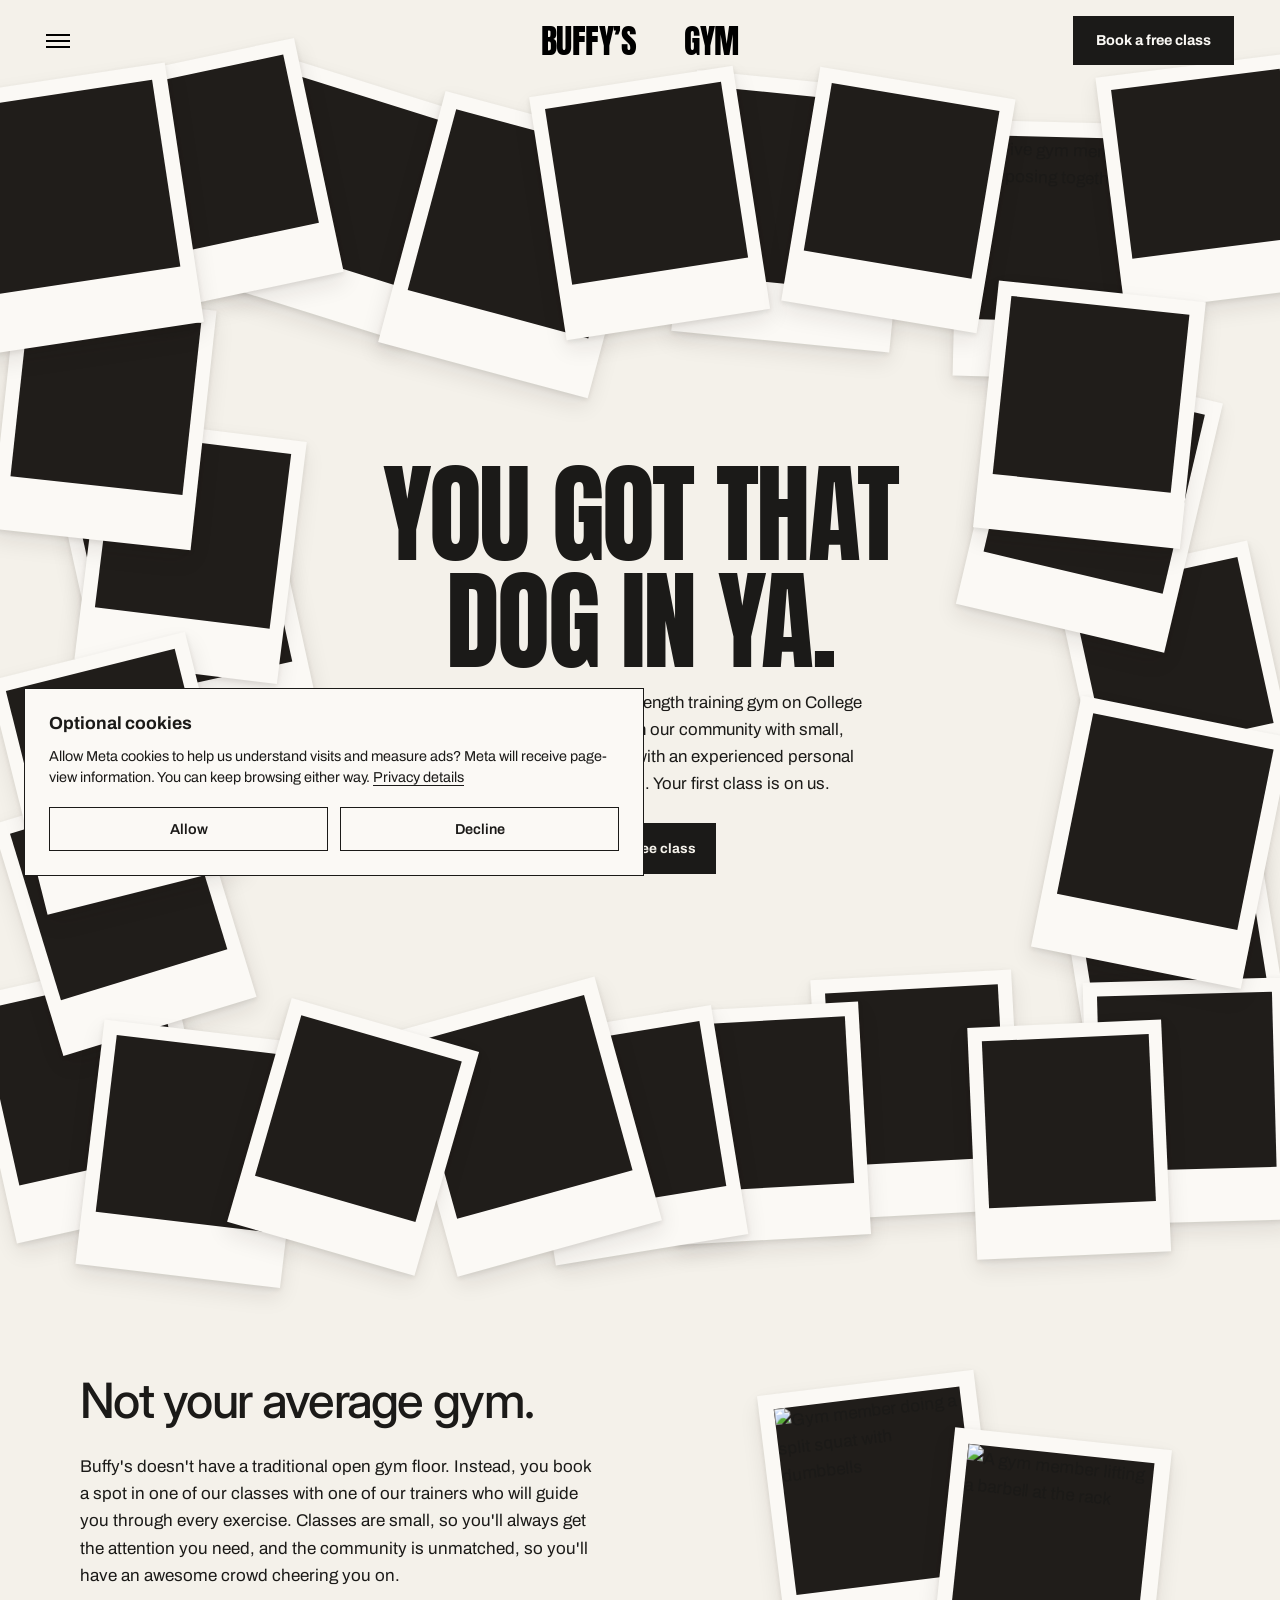
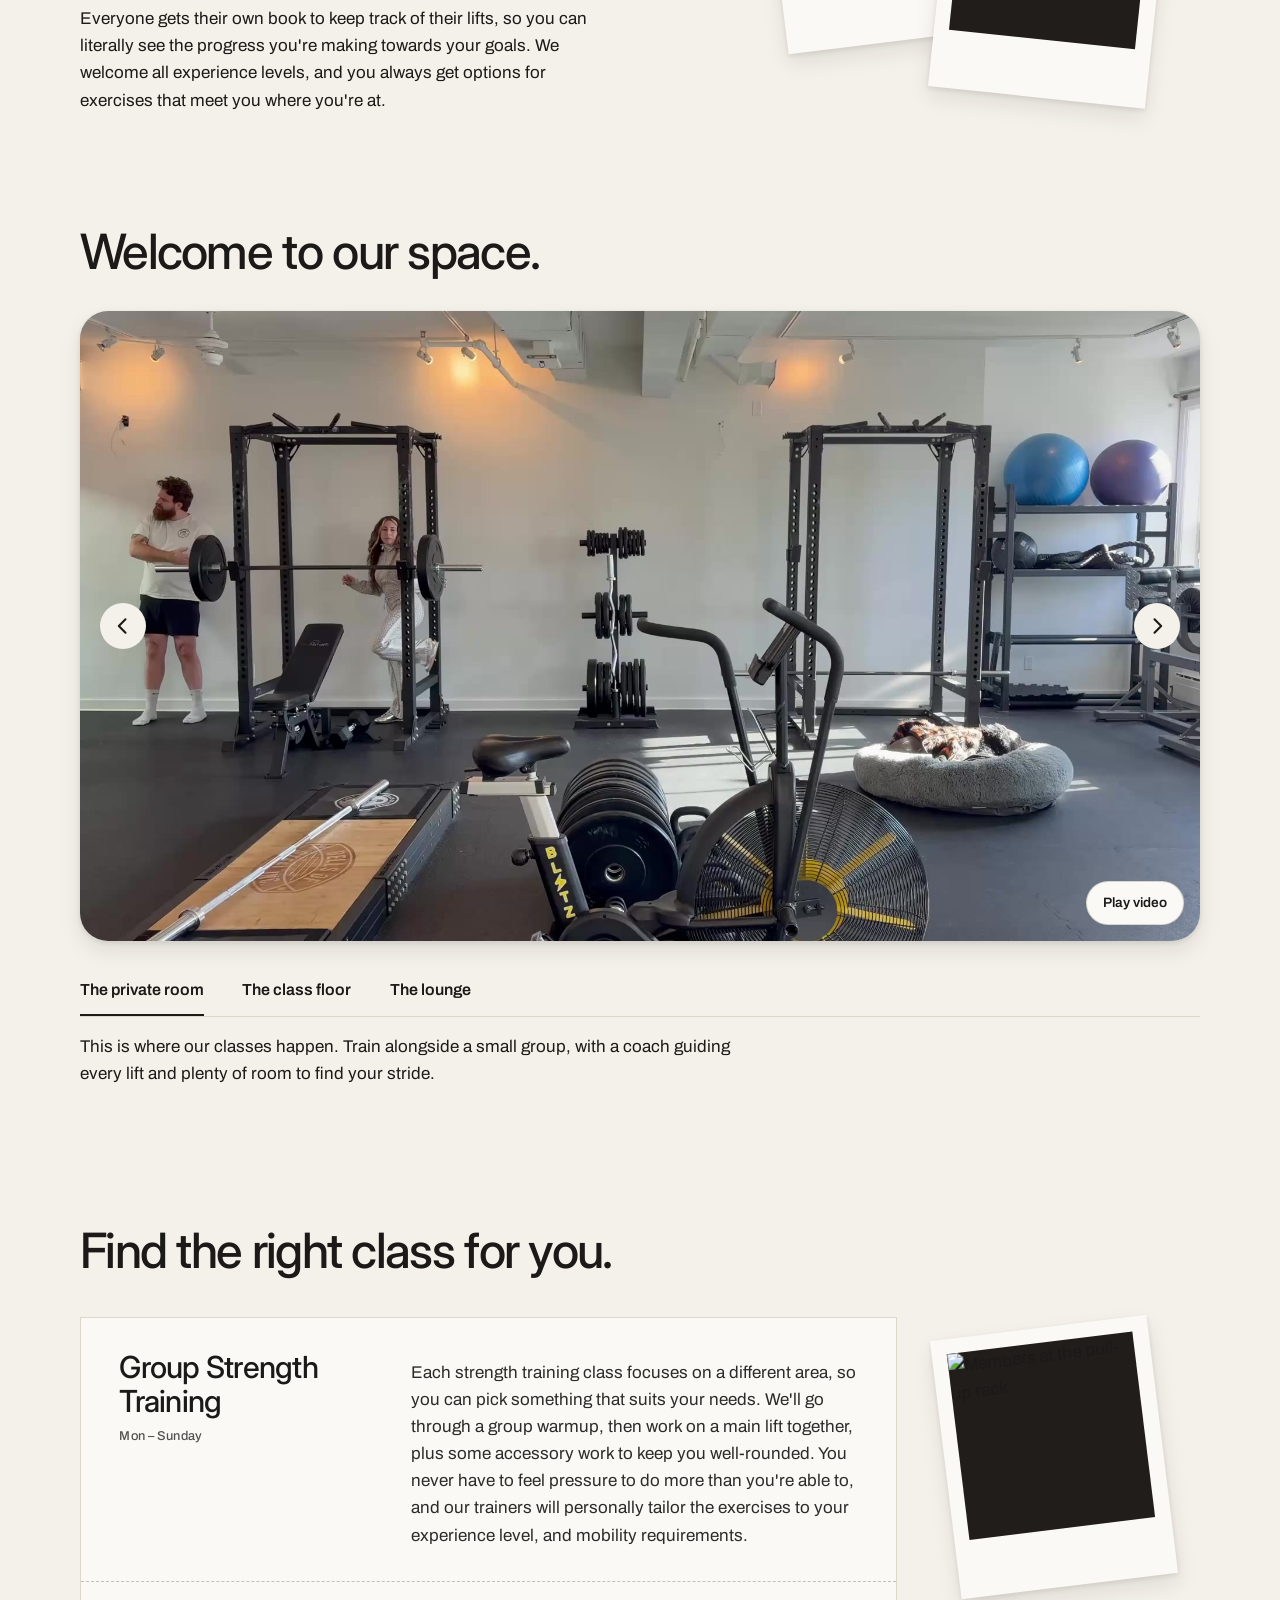
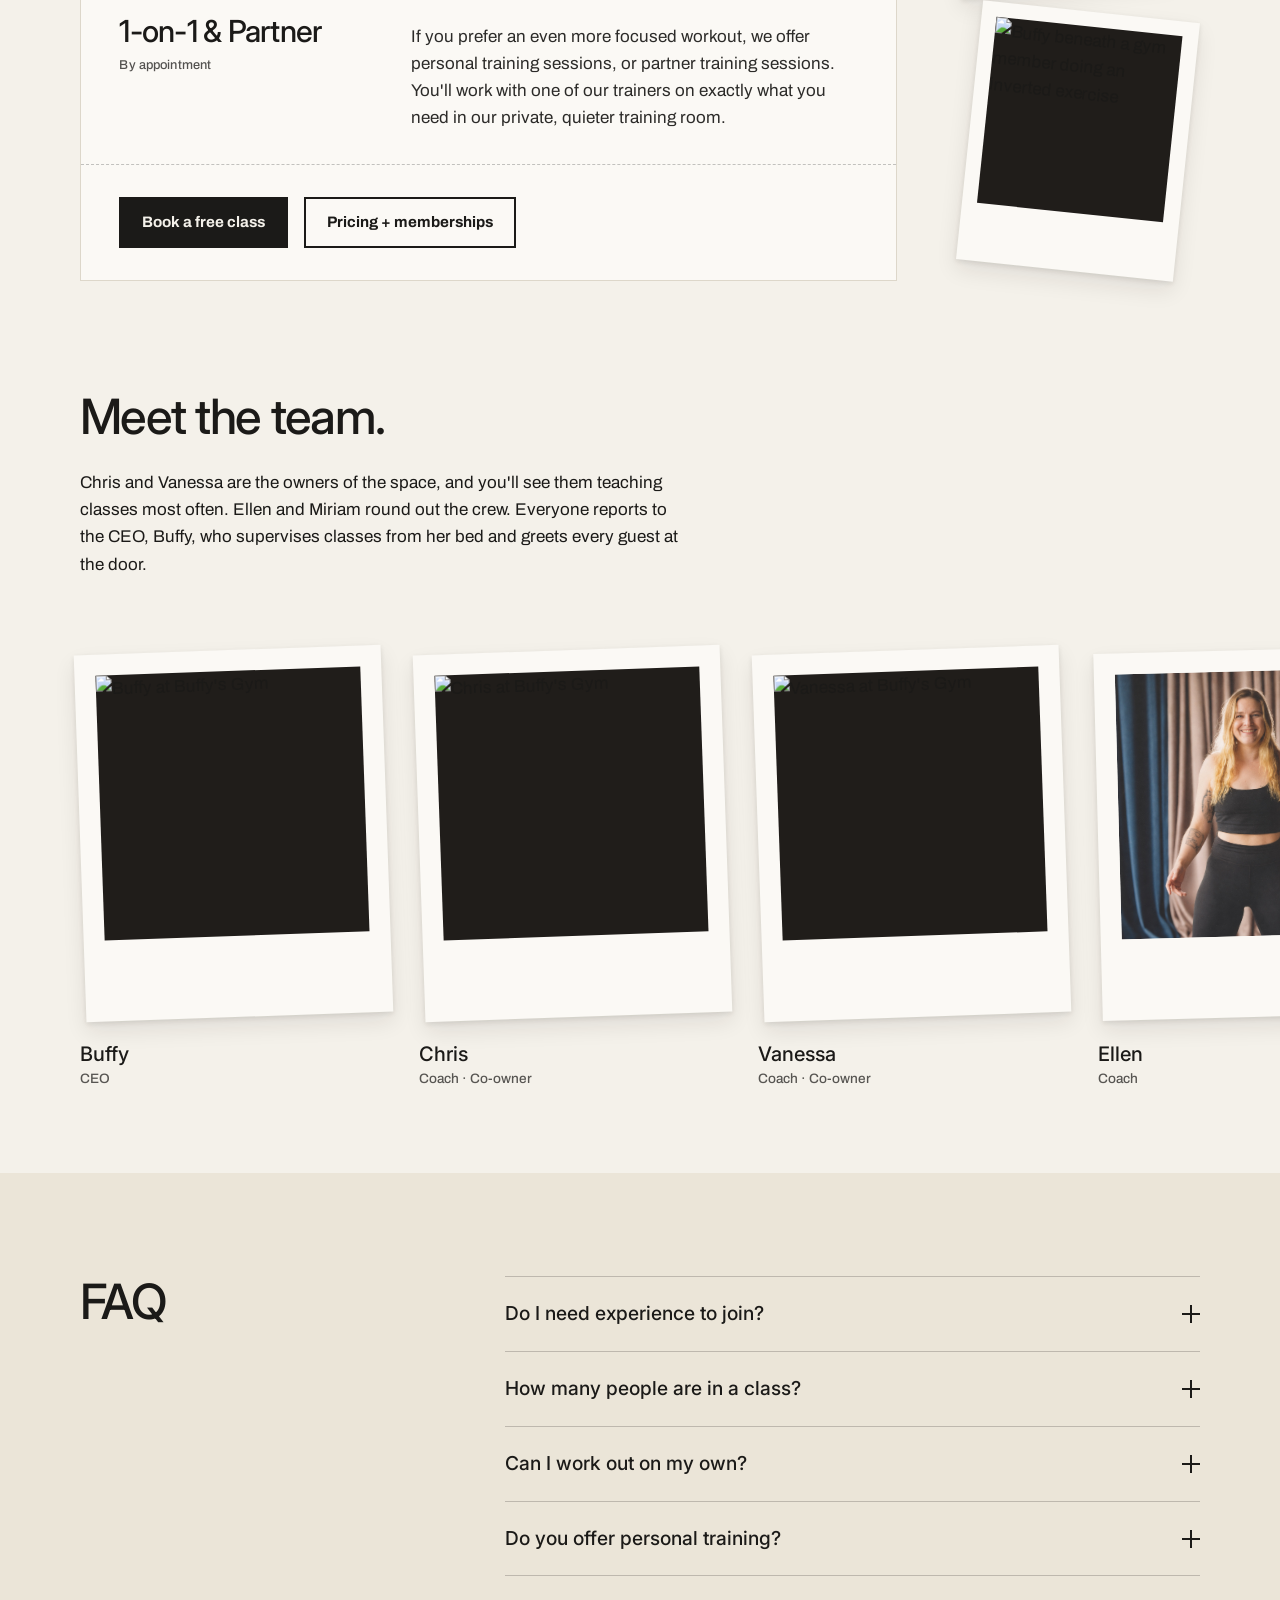
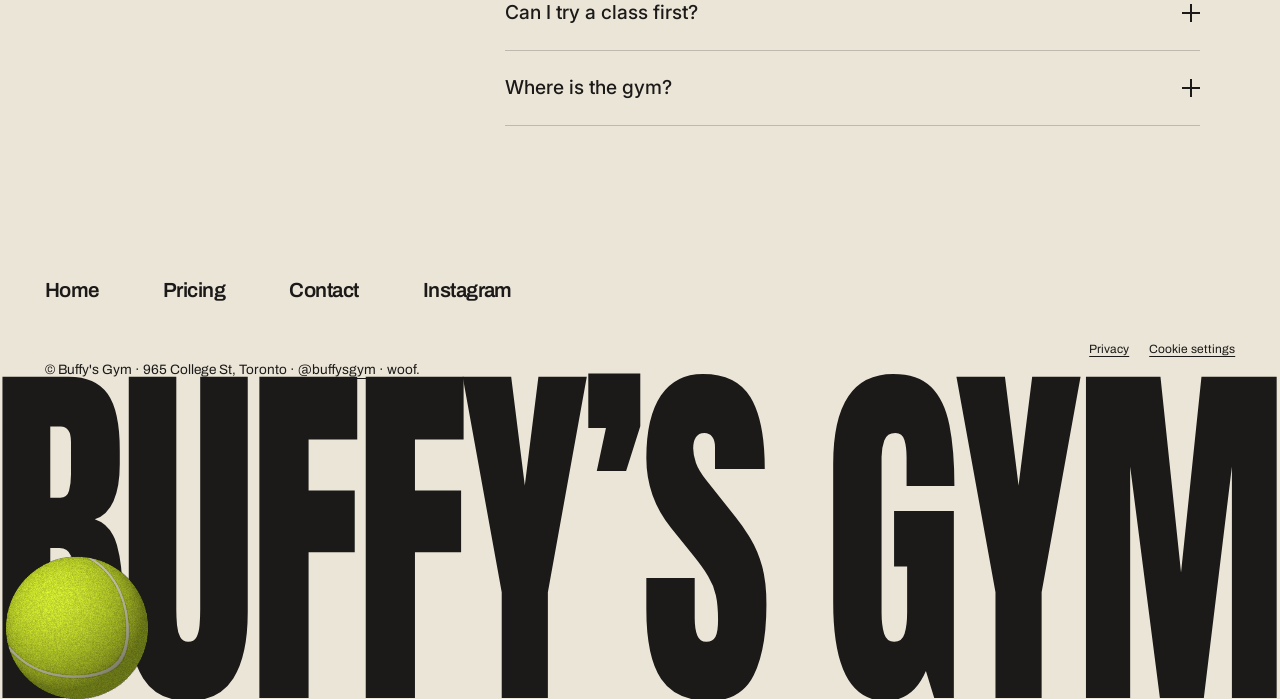
==== commit 09a129ad: "Prepare buffysgym.com launch and preserve legacy links" ====
--- a/index.html
+++ b/index.html
@@ -20,19 +20,19 @@
 <link rel="stylesheet" href="privacy.css?v=bede6a8a8a" />
 <script src="privacy.js?v=72422aad32" defer></script>
 <link rel="stylesheet" href="launch.css?v=d0c59caf85"><link rel="stylesheet" href="reference-type.css?v=71f0f1f7ad"><meta name="description" content="Small group strength classes and personal training at 965 College Street, Toronto. Your first class is free.">
-<link rel="canonical" href="https://michaelmofina.github.io/buffys-gym-site/">
+<link rel="canonical" href="https://www.buffysgym.com/">
 <meta property="og:type" content="website">
 <meta property="og:site_name" content="Buffy’s Gym">
 <meta property="og:title" content="Buffy’s Gym · Strength training in Toronto">
 <meta property="og:description" content="Small group strength classes and personal training at 965 College Street, Toronto. Your first class is free.">
-<meta property="og:url" content="https://michaelmofina.github.io/buffys-gym-site/">
-<meta property="og:image" content="https://michaelmofina.github.io/buffys-gym-site/brand/share-preview.jpg">
+<meta property="og:url" content="https://www.buffysgym.com/">
+<meta property="og:image" content="https://www.buffysgym.com/brand/share-preview.jpg">
 <meta property="og:image:width" content="1200">
 <meta property="og:image:height" content="630">
 <meta property="og:image:alt" content="Buffy’s Gym, small group strength training in Toronto, with photos from the gym.">
 <meta name="twitter:card" content="summary_large_image">
-<meta name="robots" content="noindex, follow">
-<script type="application/ld+json">{"@context": "https://schema.org", "@type": "ExerciseGym", "name": "Buffy’s Gym", "url": "https://michaelmofina.github.io/buffys-gym-site/", "image": "https://michaelmofina.github.io/buffys-gym-site/brand/share-preview.jpg", "email": "buffysgym@gmail.com", "address": {"@type": "PostalAddress", "streetAddress": "965 College Street", "addressLocality": "Toronto", "addressRegion": "ON", "addressCountry": "CA"}, "sameAs": ["https://www.instagram.com/buffysgym/"]}</script><link rel="icon" type="image/svg+xml" href="brand/buffy-head.svg" /></head>
+<meta name="robots" content="index, follow">
+<script type="application/ld+json">{"@context": "https://schema.org", "@type": "ExerciseGym", "name": "Buffy’s Gym", "url": "https://www.buffysgym.com/", "image": "https://www.buffysgym.com/brand/share-preview.jpg", "email": "buffysgym@gmail.com", "address": {"@type": "PostalAddress", "streetAddress": "965 College Street", "addressLocality": "Toronto", "addressRegion": "ON", "addressCountry": "CA"}, "sameAs": ["https://www.instagram.com/buffysgym/"]}</script><link rel="icon" type="image/svg+xml" href="brand/buffy-head.svg" /></head>
 <body id="top">
 
   <svg class="defs" aria-hidden="true" focusable="false">
